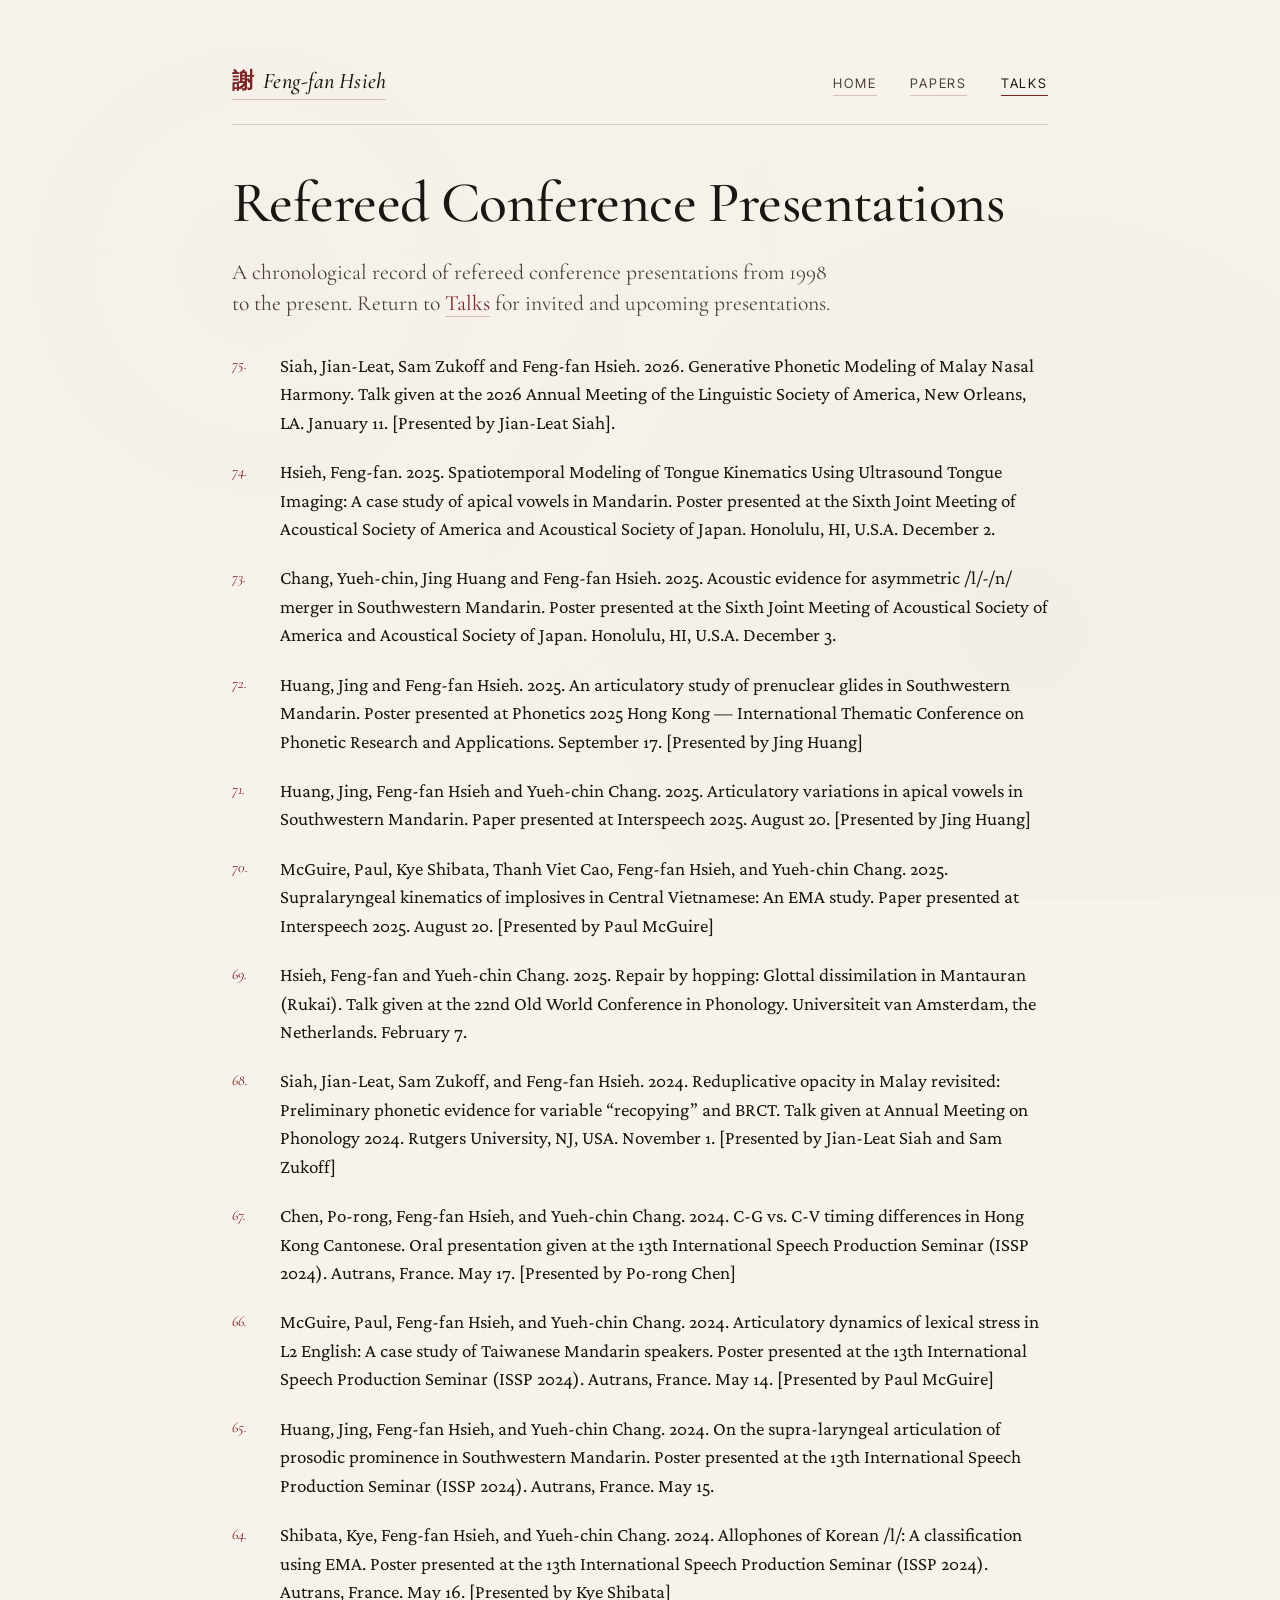
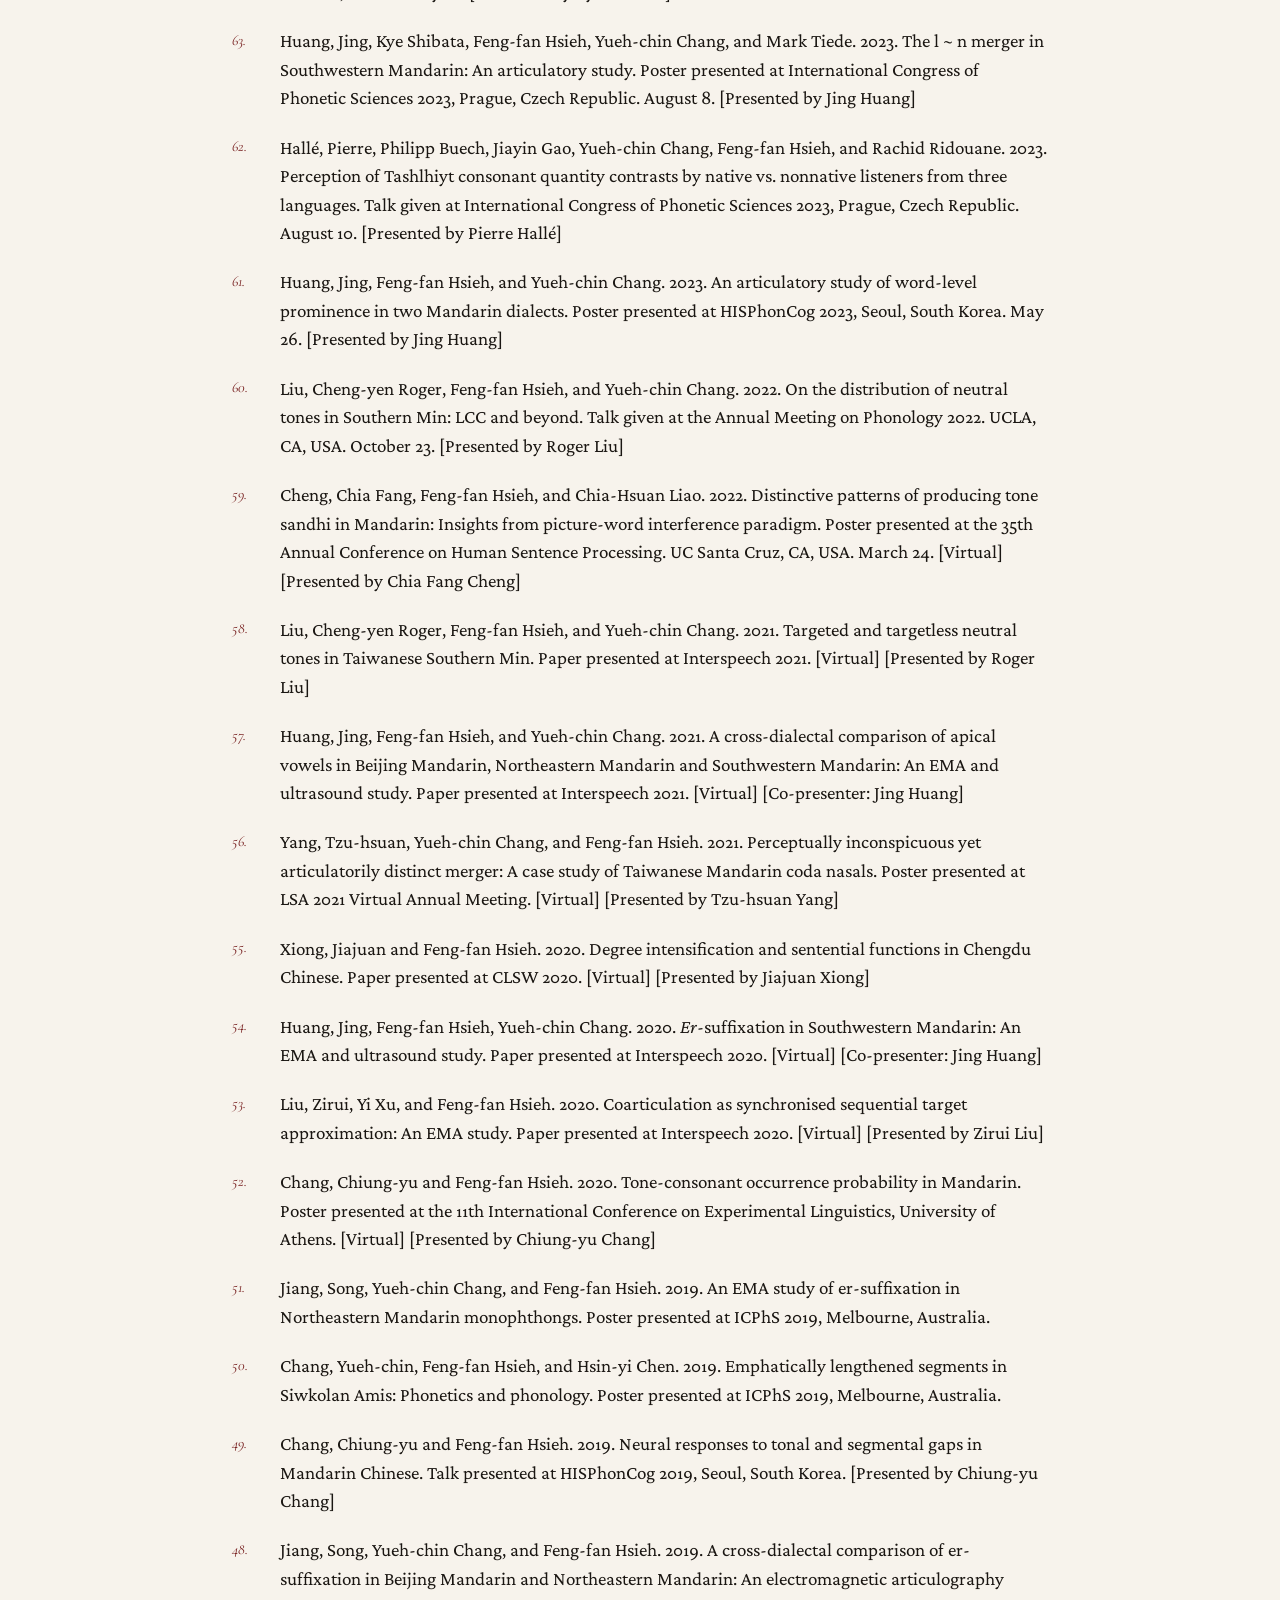
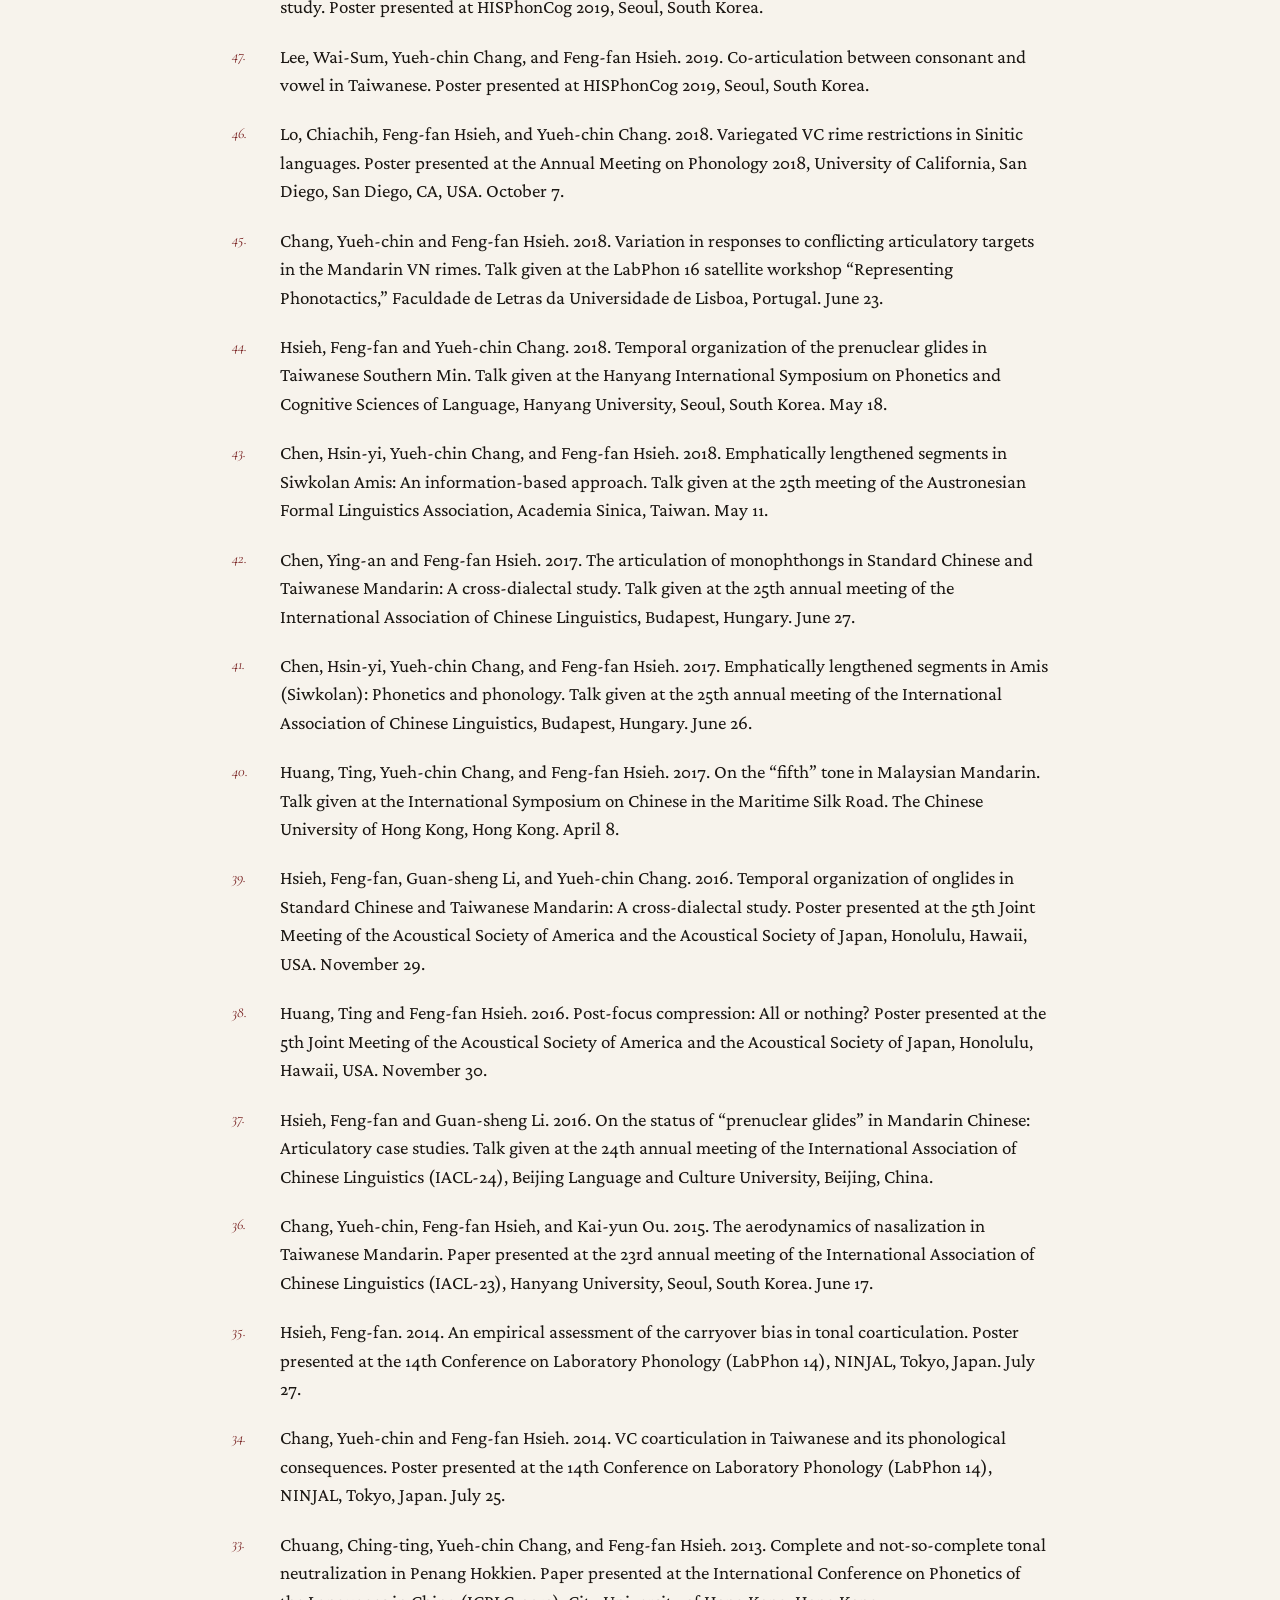
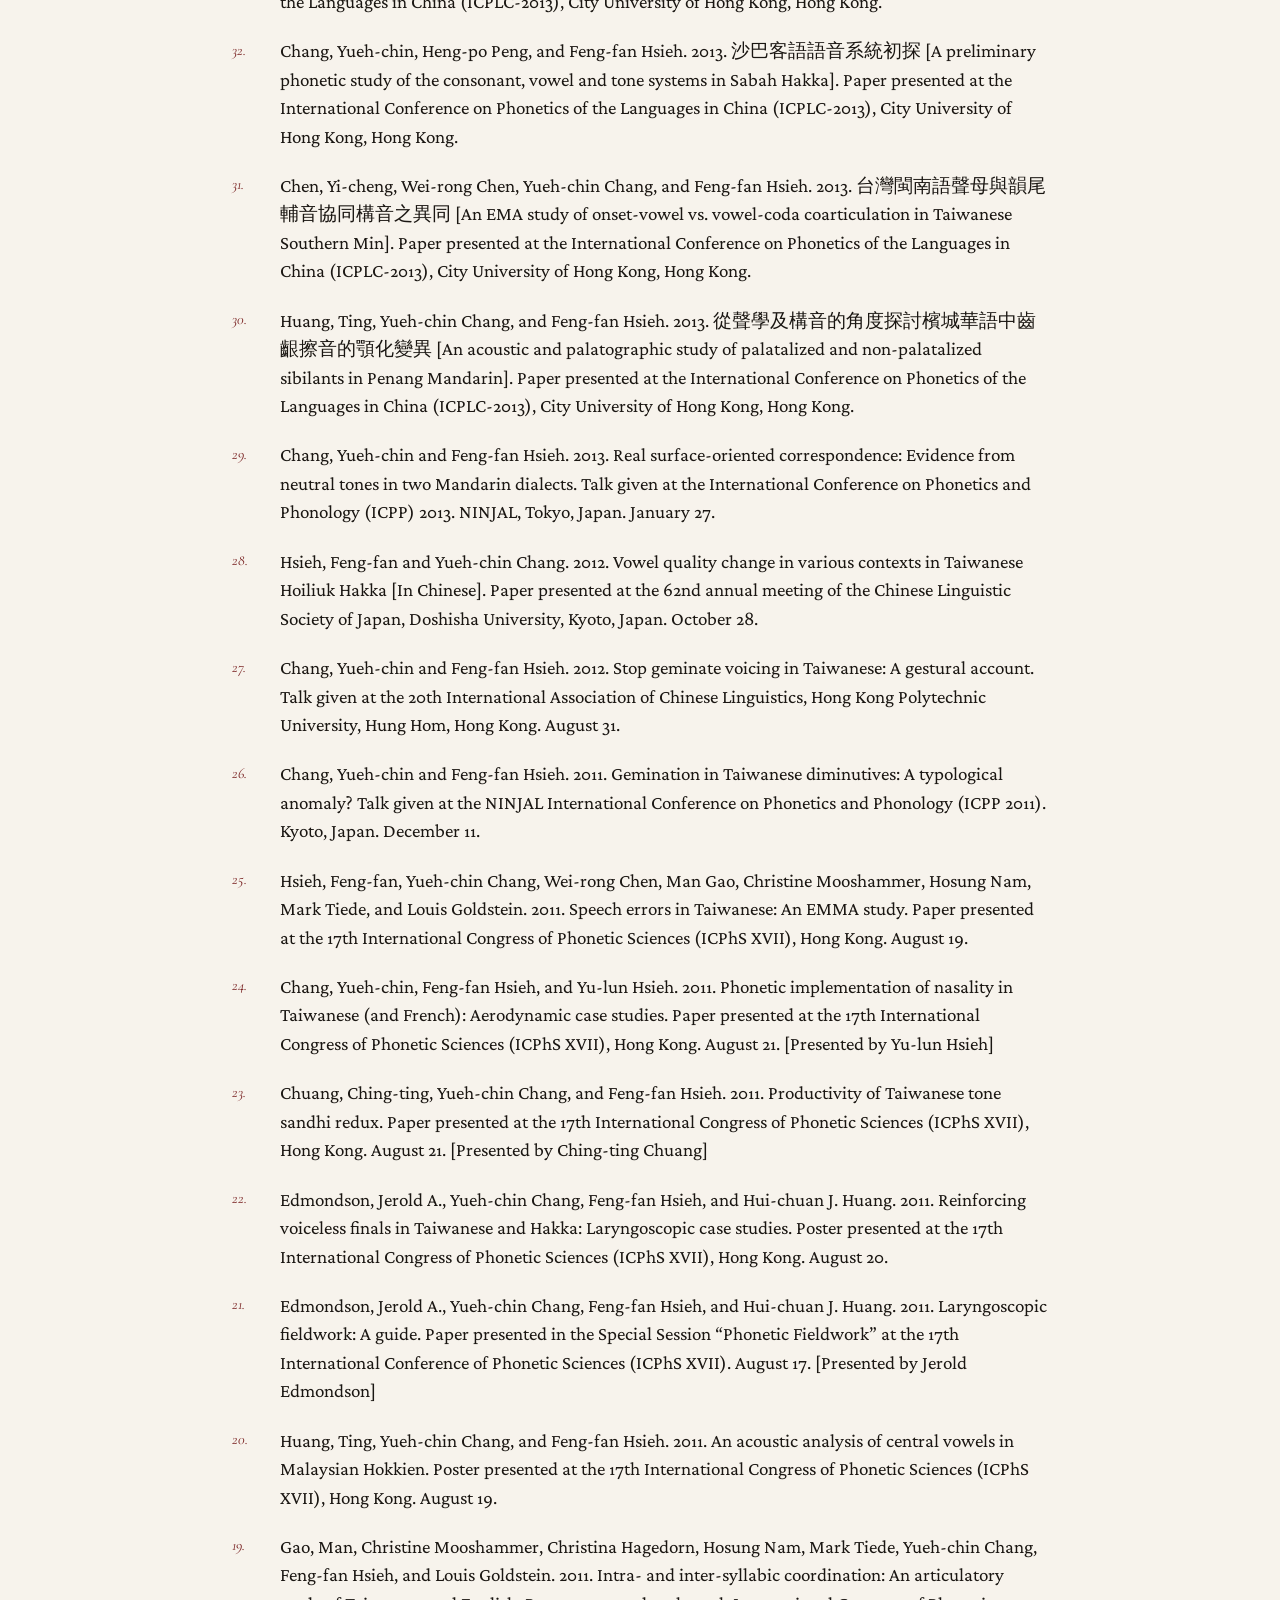
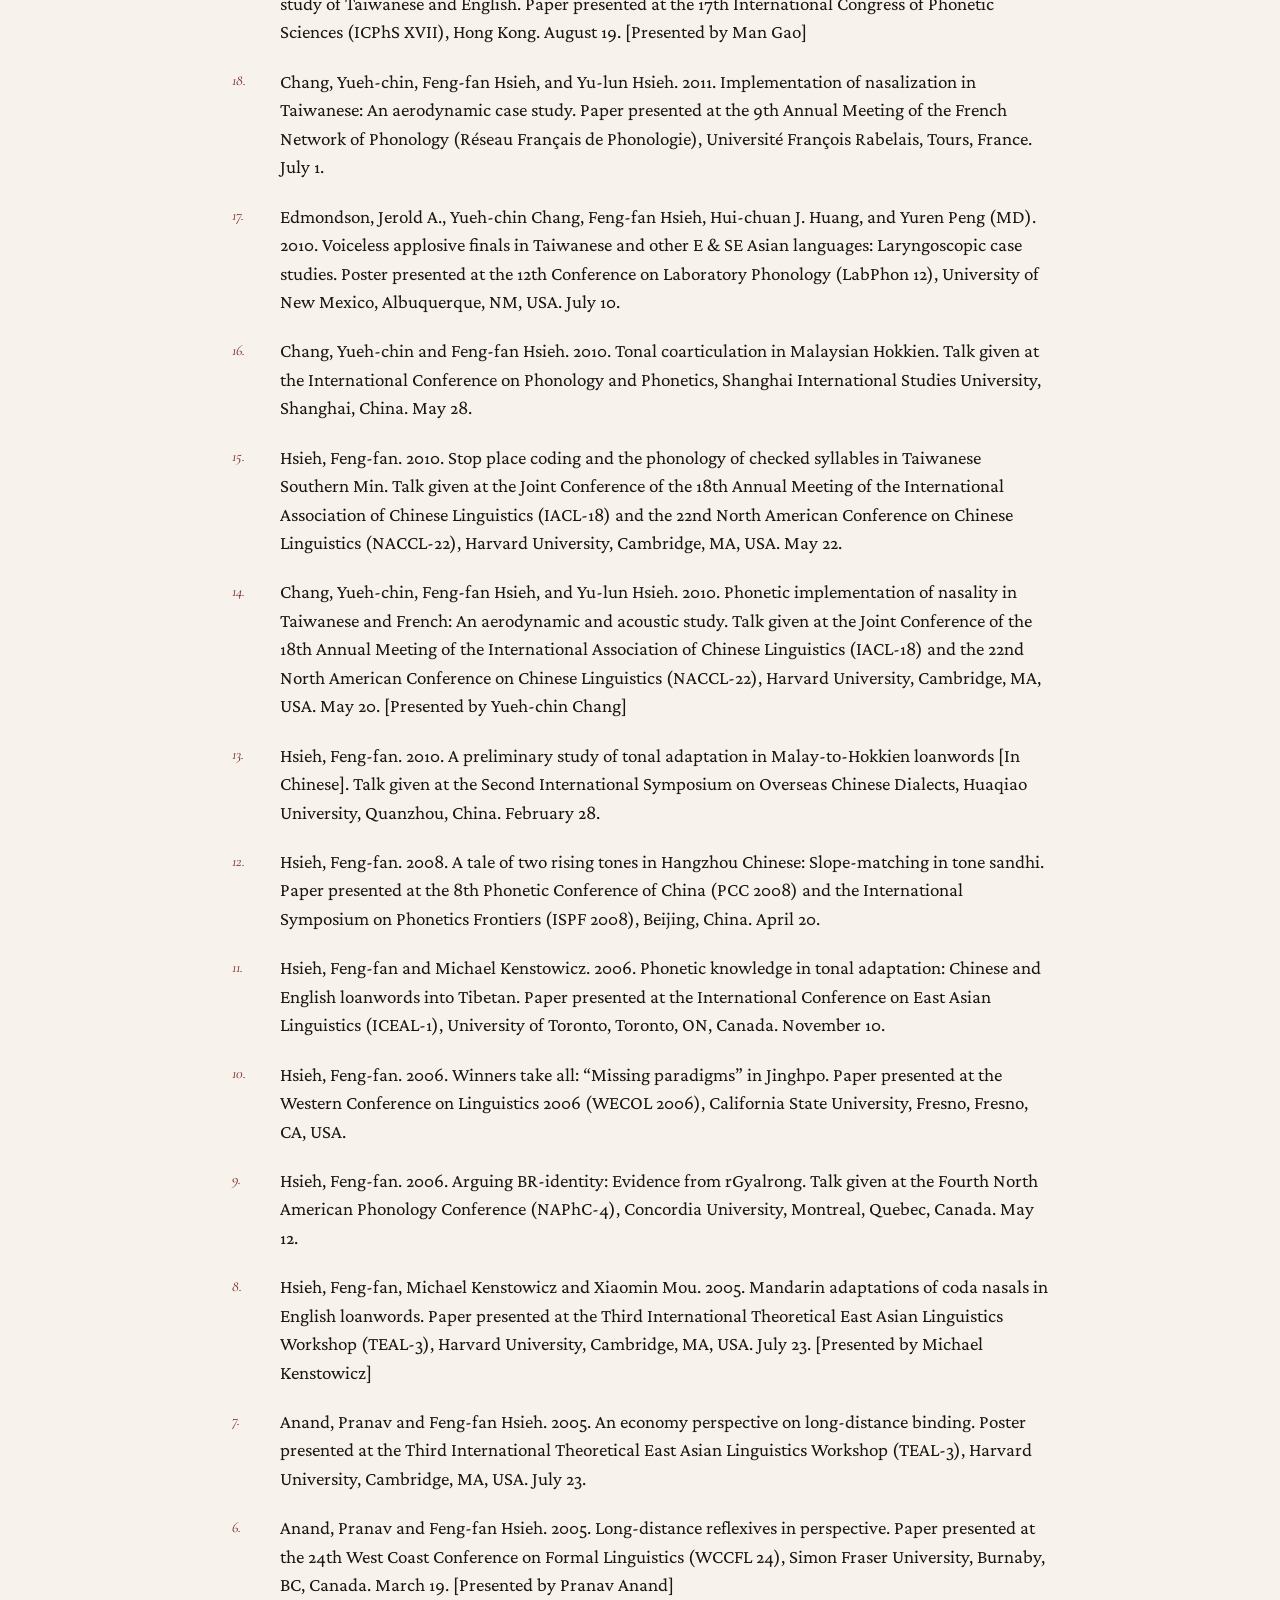
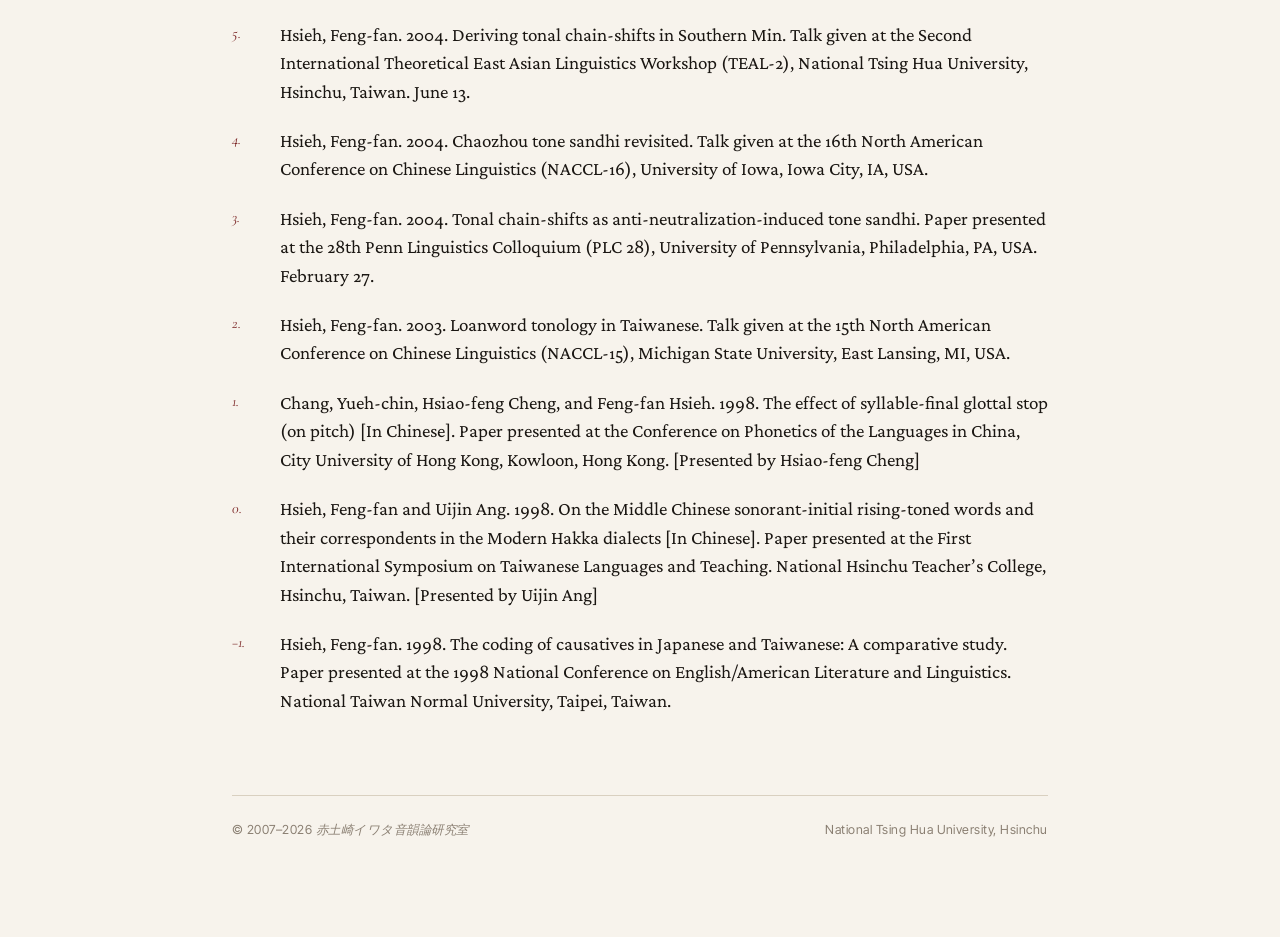
==== conferences.html @ 8cfa892a "Add files via upload" ====
<!DOCTYPE html>
<html lang="en">
<head>
<meta charset="UTF-8">
<meta name="viewport" content="width=device-width, initial-scale=1.0">
<title>Conference Presentations — Feng-fan Hsieh</title>
<meta name="description" content="Refereed conference presentations by Feng-fan Hsieh, 1998 to present.">
<link rel="preconnect" href="https://fonts.googleapis.com">
<link rel="preconnect" href="https://fonts.gstatic.com" crossorigin>
<link href="https://fonts.googleapis.com/css2?family=Cormorant+Garamond:ital,wght@0,400;0,500;0,600;1,400;1,500&family=Crimson+Pro:ital,wght@0,400;0,500;0,600;1,400&family=Inter+Tight:wght@400;500;600&display=swap" rel="stylesheet">
<link rel="stylesheet" href="styles.css">
</head>
<body>
<div class="wrap">

  <header class="site-header">
    <a href="index.html" class="wordmark"><span class="mono">謝</span>Feng-fan Hsieh</a>
    <nav class="primary">
      <a href="index.html">Home</a>
      <a href="publications.html">Papers</a>
      <a href="talks.html" class="current">Talks</a>
    </nav>
  </header>

  <h1 class="page-title">Refereed Conference Presentations</h1>

  <p class="lede">
    A chronological record of refereed conference presentations from 1998 to the present. Return to <a href="talks.html">Talks</a> for invited and upcoming presentations.
  </p>

  <p class="entry numbered"><span class="num">75.</span> Siah, Jian-Leat, Sam Zukoff and Feng-fan Hsieh. 2026. Generative Phonetic Modeling of Malay Nasal Harmony. Talk given at the 2026 Annual Meeting of the Linguistic Society of America, New Orleans, LA. January 11. [Presented by Jian-Leat Siah].</p>

  <p class="entry numbered"><span class="num">74.</span> Hsieh, Feng-fan. 2025. Spatiotemporal Modeling of Tongue Kinematics Using Ultrasound Tongue Imaging: A case study of apical vowels in Mandarin. Poster presented at the Sixth Joint Meeting of Acoustical Society of America and Acoustical Society of Japan. Honolulu, HI, U.S.A. December 2.</p>

  <p class="entry numbered"><span class="num">73.</span> Chang, Yueh-chin, Jing Huang and Feng-fan Hsieh. 2025. Acoustic evidence for asymmetric /l/-/n/ merger in Southwestern Mandarin. Poster presented at the Sixth Joint Meeting of Acoustical Society of America and Acoustical Society of Japan. Honolulu, HI, U.S.A. December 3.</p>

  <p class="entry numbered"><span class="num">72.</span> Huang, Jing and Feng-fan Hsieh. 2025. An articulatory study of prenuclear glides in Southwestern Mandarin. Poster presented at Phonetics 2025 Hong Kong — International Thematic Conference on Phonetic Research and Applications. September 17. [Presented by Jing Huang]</p>

  <p class="entry numbered"><span class="num">71.</span> Huang, Jing, Feng-fan Hsieh and Yueh-chin Chang. 2025. Articulatory variations in apical vowels in Southwestern Mandarin. Paper presented at Interspeech 2025. August 20. [Presented by Jing Huang]</p>

  <p class="entry numbered"><span class="num">70.</span> McGuire, Paul, Kye Shibata, Thanh Viet Cao, Feng-fan Hsieh, and Yueh-chin Chang. 2025. Supralaryngeal kinematics of implosives in Central Vietnamese: An EMA study. Paper presented at Interspeech 2025. August 20. [Presented by Paul McGuire]</p>

  <p class="entry numbered"><span class="num">69.</span> Hsieh, Feng-fan and Yueh-chin Chang. 2025. Repair by hopping: Glottal dissimilation in Mantauran (Rukai). Talk given at the 22nd Old World Conference in Phonology. Universiteit van Amsterdam, the Netherlands. February 7.</p>

  <p class="entry numbered"><span class="num">68.</span> Siah, Jian-Leat, Sam Zukoff, and Feng-fan Hsieh. 2024. Reduplicative opacity in Malay revisited: Preliminary phonetic evidence for variable “recopying” and BRCT. Talk given at Annual Meeting on Phonology 2024. Rutgers University, NJ, USA. November 1. [Presented by Jian-Leat Siah and Sam Zukoff]</p>

  <p class="entry numbered"><span class="num">67.</span> Chen, Po-rong, Feng-fan Hsieh, and Yueh-chin Chang. 2024. C-G vs. C-V timing differences in Hong Kong Cantonese. Oral presentation given at the 13th International Speech Production Seminar (ISSP 2024). Autrans, France. May 17. [Presented by Po-rong Chen]</p>

  <p class="entry numbered"><span class="num">66.</span> McGuire, Paul, Feng-fan Hsieh, and Yueh-chin Chang. 2024. Articulatory dynamics of lexical stress in L2 English: A case study of Taiwanese Mandarin speakers. Poster presented at the 13th International Speech Production Seminar (ISSP 2024). Autrans, France. May 14. [Presented by Paul McGuire]</p>

  <p class="entry numbered"><span class="num">65.</span> Huang, Jing, Feng-fan Hsieh, and Yueh-chin Chang. 2024. On the supra-laryngeal articulation of prosodic prominence in Southwestern Mandarin. Poster presented at the 13th International Speech Production Seminar (ISSP 2024). Autrans, France. May 15.</p>

  <p class="entry numbered"><span class="num">64.</span> Shibata, Kye, Feng-fan Hsieh, and Yueh-chin Chang. 2024. Allophones of Korean /l/: A classification using EMA. Poster presented at the 13th International Speech Production Seminar (ISSP 2024). Autrans, France. May 16. [Presented by Kye Shibata]</p>

  <p class="entry numbered"><span class="num">63.</span> Huang, Jing, Kye Shibata, Feng-fan Hsieh, Yueh-chin Chang, and Mark Tiede. 2023. The l ~ n merger in Southwestern Mandarin: An articulatory study. Poster presented at International Congress of Phonetic Sciences 2023, Prague, Czech Republic. August 8. [Presented by Jing Huang]</p>

  <p class="entry numbered"><span class="num">62.</span> Hallé, Pierre, Philipp Buech, Jiayin Gao, Yueh-chin Chang, Feng-fan Hsieh, and Rachid Ridouane. 2023. Perception of Tashlhiyt consonant quantity contrasts by native vs. nonnative listeners from three languages. Talk given at International Congress of Phonetic Sciences 2023, Prague, Czech Republic. August 10. [Presented by Pierre Hallé]</p>

  <p class="entry numbered"><span class="num">61.</span> Huang, Jing, Feng-fan Hsieh, and Yueh-chin Chang. 2023. An articulatory study of word-level prominence in two Mandarin dialects. Poster presented at HISPhonCog 2023, Seoul, South Korea. May 26. [Presented by Jing Huang]</p>

  <p class="entry numbered"><span class="num">60.</span> Liu, Cheng-yen Roger, Feng-fan Hsieh, and Yueh-chin Chang. 2022. On the distribution of neutral tones in Southern Min: LCC and beyond. Talk given at the Annual Meeting on Phonology 2022. UCLA, CA, USA. October 23. [Presented by Roger Liu]</p>

  <p class="entry numbered"><span class="num">59.</span> Cheng, Chia Fang, Feng-fan Hsieh, and Chia-Hsuan Liao. 2022. Distinctive patterns of producing tone sandhi in Mandarin: Insights from picture-word interference paradigm. Poster presented at the 35th Annual Conference on Human Sentence Processing. UC Santa Cruz, CA, USA. March 24. [Virtual] [Presented by Chia Fang Cheng]</p>

  <p class="entry numbered"><span class="num">58.</span> Liu, Cheng-yen Roger, Feng-fan Hsieh, and Yueh-chin Chang. 2021. Targeted and targetless neutral tones in Taiwanese Southern Min. Paper presented at Interspeech 2021. [Virtual] [Presented by Roger Liu]</p>

  <p class="entry numbered"><span class="num">57.</span> Huang, Jing, Feng-fan Hsieh, and Yueh-chin Chang. 2021. A cross-dialectal comparison of apical vowels in Beijing Mandarin, Northeastern Mandarin and Southwestern Mandarin: An EMA and ultrasound study. Paper presented at Interspeech 2021. [Virtual] [Co-presenter: Jing Huang]</p>

  <p class="entry numbered"><span class="num">56.</span> Yang, Tzu-hsuan, Yueh-chin Chang, and Feng-fan Hsieh. 2021. Perceptually inconspicuous yet articulatorily distinct merger: A case study of Taiwanese Mandarin coda nasals. Poster presented at LSA 2021 Virtual Annual Meeting. [Virtual] [Presented by Tzu-hsuan Yang]</p>

  <p class="entry numbered"><span class="num">55.</span> Xiong, Jiajuan and Feng-fan Hsieh. 2020. Degree intensification and sentential functions in Chengdu Chinese. Paper presented at CLSW 2020. [Virtual] [Presented by Jiajuan Xiong]</p>

  <p class="entry numbered"><span class="num">54.</span> Huang, Jing, Feng-fan Hsieh, Yueh-chin Chang. 2020. <em>Er</em>-suffixation in Southwestern Mandarin: An EMA and ultrasound study. Paper presented at Interspeech 2020. [Virtual] [Co-presenter: Jing Huang]</p>

  <p class="entry numbered"><span class="num">53.</span> Liu, Zirui, Yi Xu, and Feng-fan Hsieh. 2020. Coarticulation as synchronised sequential target approximation: An EMA study. Paper presented at Interspeech 2020. [Virtual] [Presented by Zirui Liu]</p>

  <p class="entry numbered"><span class="num">52.</span> Chang, Chiung-yu and Feng-fan Hsieh. 2020. Tone-consonant occurrence probability in Mandarin. Poster presented at the 11th International Conference on Experimental Linguistics, University of Athens. [Virtual] [Presented by Chiung-yu Chang]</p>

  <p class="entry numbered"><span class="num">51.</span> Jiang, Song, Yueh-chin Chang, and Feng-fan Hsieh. 2019. An EMA study of er-suffixation in Northeastern Mandarin monophthongs. Poster presented at ICPhS 2019, Melbourne, Australia.</p>

  <p class="entry numbered"><span class="num">50.</span> Chang, Yueh-chin, Feng-fan Hsieh, and Hsin-yi Chen. 2019. Emphatically lengthened segments in Siwkolan Amis: Phonetics and phonology. Poster presented at ICPhS 2019, Melbourne, Australia.</p>

  <p class="entry numbered"><span class="num">49.</span> Chang, Chiung-yu and Feng-fan Hsieh. 2019. Neural responses to tonal and segmental gaps in Mandarin Chinese. Talk presented at HISPhonCog 2019, Seoul, South Korea. [Presented by Chiung-yu Chang]</p>

  <p class="entry numbered"><span class="num">48.</span> Jiang, Song, Yueh-chin Chang, and Feng-fan Hsieh. 2019. A cross-dialectal comparison of er-suffixation in Beijing Mandarin and Northeastern Mandarin: An electromagnetic articulography study. Poster presented at HISPhonCog 2019, Seoul, South Korea.</p>

  <p class="entry numbered"><span class="num">47.</span> Lee, Wai-Sum, Yueh-chin Chang, and Feng-fan Hsieh. 2019. Co-articulation between consonant and vowel in Taiwanese. Poster presented at HISPhonCog 2019, Seoul, South Korea.</p>

  <p class="entry numbered"><span class="num">46.</span> Lo, Chiachih, Feng-fan Hsieh, and Yueh-chin Chang. 2018. Variegated VC rime restrictions in Sinitic languages. Poster presented at the Annual Meeting on Phonology 2018, University of California, San Diego, San Diego, CA, USA. October 7.</p>

  <p class="entry numbered"><span class="num">45.</span> Chang, Yueh-chin and Feng-fan Hsieh. 2018. Variation in responses to conflicting articulatory targets in the Mandarin VN rimes. Talk given at the LabPhon 16 satellite workshop “Representing Phonotactics,” Faculdade de Letras da Universidade de Lisboa, Portugal. June 23.</p>

  <p class="entry numbered"><span class="num">44.</span> Hsieh, Feng-fan and Yueh-chin Chang. 2018. Temporal organization of the prenuclear glides in Taiwanese Southern Min. Talk given at the Hanyang International Symposium on Phonetics and Cognitive Sciences of Language, Hanyang University, Seoul, South Korea. May 18.</p>

  <p class="entry numbered"><span class="num">43.</span> Chen, Hsin-yi, Yueh-chin Chang, and Feng-fan Hsieh. 2018. Emphatically lengthened segments in Siwkolan Amis: An information-based approach. Talk given at the 25th meeting of the Austronesian Formal Linguistics Association, Academia Sinica, Taiwan. May 11.</p>

  <p class="entry numbered"><span class="num">42.</span> Chen, Ying-an and Feng-fan Hsieh. 2017. The articulation of monophthongs in Standard Chinese and Taiwanese Mandarin: A cross-dialectal study. Talk given at the 25th annual meeting of the International Association of Chinese Linguistics, Budapest, Hungary. June 27.</p>

  <p class="entry numbered"><span class="num">41.</span> Chen, Hsin-yi, Yueh-chin Chang, and Feng-fan Hsieh. 2017. Emphatically lengthened segments in Amis (Siwkolan): Phonetics and phonology. Talk given at the 25th annual meeting of the International Association of Chinese Linguistics, Budapest, Hungary. June 26.</p>

  <p class="entry numbered"><span class="num">40.</span> Huang, Ting, Yueh-chin Chang, and Feng-fan Hsieh. 2017. On the “fifth” tone in Malaysian Mandarin. Talk given at the International Symposium on Chinese in the Maritime Silk Road. The Chinese University of Hong Kong, Hong Kong. April 8.</p>

  <p class="entry numbered"><span class="num">39.</span> Hsieh, Feng-fan, Guan-sheng Li, and Yueh-chin Chang. 2016. Temporal organization of onglides in Standard Chinese and Taiwanese Mandarin: A cross-dialectal study. Poster presented at the 5th Joint Meeting of the Acoustical Society of America and the Acoustical Society of Japan, Honolulu, Hawaii, USA. November 29.</p>

  <p class="entry numbered"><span class="num">38.</span> Huang, Ting and Feng-fan Hsieh. 2016. Post-focus compression: All or nothing? Poster presented at the 5th Joint Meeting of the Acoustical Society of America and the Acoustical Society of Japan, Honolulu, Hawaii, USA. November 30.</p>

  <p class="entry numbered"><span class="num">37.</span> Hsieh, Feng-fan and Guan-sheng Li. 2016. On the status of “prenuclear glides” in Mandarin Chinese: Articulatory case studies. Talk given at the 24th annual meeting of the International Association of Chinese Linguistics (IACL-24), Beijing Language and Culture University, Beijing, China.</p>

  <p class="entry numbered"><span class="num">36.</span> Chang, Yueh-chin, Feng-fan Hsieh, and Kai-yun Ou. 2015. The aerodynamics of nasalization in Taiwanese Mandarin. Paper presented at the 23rd annual meeting of the International Association of Chinese Linguistics (IACL-23), Hanyang University, Seoul, South Korea. June 17.</p>

  <p class="entry numbered"><span class="num">35.</span> Hsieh, Feng-fan. 2014. An empirical assessment of the carryover bias in tonal coarticulation. Poster presented at the 14th Conference on Laboratory Phonology (LabPhon 14), NINJAL, Tokyo, Japan. July 27.</p>

  <p class="entry numbered"><span class="num">34.</span> Chang, Yueh-chin and Feng-fan Hsieh. 2014. VC coarticulation in Taiwanese and its phonological consequences. Poster presented at the 14th Conference on Laboratory Phonology (LabPhon 14), NINJAL, Tokyo, Japan. July 25.</p>

  <p class="entry numbered"><span class="num">33.</span> Chuang, Ching-ting, Yueh-chin Chang, and Feng-fan Hsieh. 2013. Complete and not-so-complete tonal neutralization in Penang Hokkien. Paper presented at the International Conference on Phonetics of the Languages in China (ICPLC-2013), City University of Hong Kong, Hong Kong.</p>

  <p class="entry numbered"><span class="num">32.</span> Chang, Yueh-chin, Heng-po Peng, and Feng-fan Hsieh. 2013. 沙巴客語語音系統初探 [A preliminary phonetic study of the consonant, vowel and tone systems in Sabah Hakka]. Paper presented at the International Conference on Phonetics of the Languages in China (ICPLC-2013), City University of Hong Kong, Hong Kong.</p>

  <p class="entry numbered"><span class="num">31.</span> Chen, Yi-cheng, Wei-rong Chen, Yueh-chin Chang, and Feng-fan Hsieh. 2013. 台灣閩南語聲母與韻尾輔音協同構音之異同 [An EMA study of onset-vowel vs. vowel-coda coarticulation in Taiwanese Southern Min]. Paper presented at the International Conference on Phonetics of the Languages in China (ICPLC-2013), City University of Hong Kong, Hong Kong.</p>

  <p class="entry numbered"><span class="num">30.</span> Huang, Ting, Yueh-chin Chang, and Feng-fan Hsieh. 2013. 從聲學及構音的角度探討檳城華語中齒齦擦音的顎化變異 [An acoustic and palatographic study of palatalized and non-palatalized sibilants in Penang Mandarin]. Paper presented at the International Conference on Phonetics of the Languages in China (ICPLC-2013), City University of Hong Kong, Hong Kong.</p>

  <p class="entry numbered"><span class="num">29.</span> Chang, Yueh-chin and Feng-fan Hsieh. 2013. Real surface-oriented correspondence: Evidence from neutral tones in two Mandarin dialects. Talk given at the International Conference on Phonetics and Phonology (ICPP) 2013. NINJAL, Tokyo, Japan. January 27.</p>

  <p class="entry numbered"><span class="num">28.</span> Hsieh, Feng-fan and Yueh-chin Chang. 2012. Vowel quality change in various contexts in Taiwanese Hoiliuk Hakka [In Chinese]. Paper presented at the 62nd annual meeting of the Chinese Linguistic Society of Japan, Doshisha University, Kyoto, Japan. October 28.</p>

  <p class="entry numbered"><span class="num">27.</span> Chang, Yueh-chin and Feng-fan Hsieh. 2012. Stop geminate voicing in Taiwanese: A gestural account. Talk given at the 20th International Association of Chinese Linguistics, Hong Kong Polytechnic University, Hung Hom, Hong Kong. August 31.</p>

  <p class="entry numbered"><span class="num">26.</span> Chang, Yueh-chin and Feng-fan Hsieh. 2011. Gemination in Taiwanese diminutives: A typological anomaly? Talk given at the NINJAL International Conference on Phonetics and Phonology (ICPP 2011). Kyoto, Japan. December 11.</p>

  <p class="entry numbered"><span class="num">25.</span> Hsieh, Feng-fan, Yueh-chin Chang, Wei-rong Chen, Man Gao, Christine Mooshammer, Hosung Nam, Mark Tiede, and Louis Goldstein. 2011. Speech errors in Taiwanese: An EMMA study. Paper presented at the 17th International Congress of Phonetic Sciences (ICPhS XVII), Hong Kong. August 19.</p>

  <p class="entry numbered"><span class="num">24.</span> Chang, Yueh-chin, Feng-fan Hsieh, and Yu-lun Hsieh. 2011. Phonetic implementation of nasality in Taiwanese (and French): Aerodynamic case studies. Paper presented at the 17th International Congress of Phonetic Sciences (ICPhS XVII), Hong Kong. August 21. [Presented by Yu-lun Hsieh]</p>

  <p class="entry numbered"><span class="num">23.</span> Chuang, Ching-ting, Yueh-chin Chang, and Feng-fan Hsieh. 2011. Productivity of Taiwanese tone sandhi redux. Paper presented at the 17th International Congress of Phonetic Sciences (ICPhS XVII), Hong Kong. August 21. [Presented by Ching-ting Chuang]</p>

  <p class="entry numbered"><span class="num">22.</span> Edmondson, Jerold A., Yueh-chin Chang, Feng-fan Hsieh, and Hui-chuan J. Huang. 2011. Reinforcing voiceless finals in Taiwanese and Hakka: Laryngoscopic case studies. Poster presented at the 17th International Congress of Phonetic Sciences (ICPhS XVII), Hong Kong. August 20.</p>

  <p class="entry numbered"><span class="num">21.</span> Edmondson, Jerold A., Yueh-chin Chang, Feng-fan Hsieh, and Hui-chuan J. Huang. 2011. Laryngoscopic fieldwork: A guide. Paper presented in the Special Session “Phonetic Fieldwork” at the 17th International Conference of Phonetic Sciences (ICPhS XVII). August 17. [Presented by Jerold Edmondson]</p>

  <p class="entry numbered"><span class="num">20.</span> Huang, Ting, Yueh-chin Chang, and Feng-fan Hsieh. 2011. An acoustic analysis of central vowels in Malaysian Hokkien. Poster presented at the 17th International Congress of Phonetic Sciences (ICPhS XVII), Hong Kong. August 19.</p>

  <p class="entry numbered"><span class="num">19.</span> Gao, Man, Christine Mooshammer, Christina Hagedorn, Hosung Nam, Mark Tiede, Yueh-chin Chang, Feng-fan Hsieh, and Louis Goldstein. 2011. Intra- and inter-syllabic coordination: An articulatory study of Taiwanese and English. Paper presented at the 17th International Congress of Phonetic Sciences (ICPhS XVII), Hong Kong. August 19. [Presented by Man Gao]</p>

  <p class="entry numbered"><span class="num">18.</span> Chang, Yueh-chin, Feng-fan Hsieh, and Yu-lun Hsieh. 2011. Implementation of nasalization in Taiwanese: An aerodynamic case study. Paper presented at the 9th Annual Meeting of the French Network of Phonology (Réseau Français de Phonologie), Université François Rabelais, Tours, France. July 1.</p>

  <p class="entry numbered"><span class="num">17.</span> Edmondson, Jerold A., Yueh-chin Chang, Feng-fan Hsieh, Hui-chuan J. Huang, and Yuren Peng (MD). 2010. Voiceless applosive finals in Taiwanese and other E &amp; SE Asian languages: Laryngoscopic case studies. Poster presented at the 12th Conference on Laboratory Phonology (LabPhon 12), University of New Mexico, Albuquerque, NM, USA. July 10.</p>

  <p class="entry numbered"><span class="num">16.</span> Chang, Yueh-chin and Feng-fan Hsieh. 2010. Tonal coarticulation in Malaysian Hokkien. Talk given at the International Conference on Phonology and Phonetics, Shanghai International Studies University, Shanghai, China. May 28.</p>

  <p class="entry numbered"><span class="num">15.</span> Hsieh, Feng-fan. 2010. Stop place coding and the phonology of checked syllables in Taiwanese Southern Min. Talk given at the Joint Conference of the 18th Annual Meeting of the International Association of Chinese Linguistics (IACL-18) and the 22nd North American Conference on Chinese Linguistics (NACCL-22), Harvard University, Cambridge, MA, USA. May 22.</p>

  <p class="entry numbered"><span class="num">14.</span> Chang, Yueh-chin, Feng-fan Hsieh, and Yu-lun Hsieh. 2010. Phonetic implementation of nasality in Taiwanese and French: An aerodynamic and acoustic study. Talk given at the Joint Conference of the 18th Annual Meeting of the International Association of Chinese Linguistics (IACL-18) and the 22nd North American Conference on Chinese Linguistics (NACCL-22), Harvard University, Cambridge, MA, USA. May 20. [Presented by Yueh-chin Chang]</p>

  <p class="entry numbered"><span class="num">13.</span> Hsieh, Feng-fan. 2010. A preliminary study of tonal adaptation in Malay-to-Hokkien loanwords [In Chinese]. Talk given at the Second International Symposium on Overseas Chinese Dialects, Huaqiao University, Quanzhou, China. February 28.</p>

  <p class="entry numbered"><span class="num">12.</span> Hsieh, Feng-fan. 2008. A tale of two rising tones in Hangzhou Chinese: Slope-matching in tone sandhi. Paper presented at the 8th Phonetic Conference of China (PCC 2008) and the International Symposium on Phonetics Frontiers (ISPF 2008), Beijing, China. April 20.</p>

  <p class="entry numbered"><span class="num">11.</span> Hsieh, Feng-fan and Michael Kenstowicz. 2006. Phonetic knowledge in tonal adaptation: Chinese and English loanwords into Tibetan. Paper presented at the International Conference on East Asian Linguistics (ICEAL-1), University of Toronto, Toronto, ON, Canada. November 10.</p>

  <p class="entry numbered"><span class="num">10.</span> Hsieh, Feng-fan. 2006. Winners take all: “Missing paradigms” in Jinghpo. Paper presented at the Western Conference on Linguistics 2006 (WECOL 2006), California State University, Fresno, Fresno, CA, USA.</p>

  <p class="entry numbered"><span class="num">9.</span> Hsieh, Feng-fan. 2006. Arguing BR-identity: Evidence from rGyalrong. Talk given at the Fourth North American Phonology Conference (NAPhC-4), Concordia University, Montreal, Quebec, Canada. May 12.</p>

  <p class="entry numbered"><span class="num">8.</span> Hsieh, Feng-fan, Michael Kenstowicz and Xiaomin Mou. 2005. Mandarin adaptations of coda nasals in English loanwords. Paper presented at the Third International Theoretical East Asian Linguistics Workshop (TEAL-3), Harvard University, Cambridge, MA, USA. July 23. [Presented by Michael Kenstowicz]</p>

  <p class="entry numbered"><span class="num">7.</span> Anand, Pranav and Feng-fan Hsieh. 2005. An economy perspective on long-distance binding. Poster presented at the Third International Theoretical East Asian Linguistics Workshop (TEAL-3), Harvard University, Cambridge, MA, USA. July 23.</p>

  <p class="entry numbered"><span class="num">6.</span> Anand, Pranav and Feng-fan Hsieh. 2005. Long-distance reflexives in perspective. Paper presented at the 24th West Coast Conference on Formal Linguistics (WCCFL 24), Simon Fraser University, Burnaby, BC, Canada. March 19. [Presented by Pranav Anand]</p>

  <p class="entry numbered"><span class="num">5.</span> Hsieh, Feng-fan. 2004. Deriving tonal chain-shifts in Southern Min. Talk given at the Second International Theoretical East Asian Linguistics Workshop (TEAL-2), National Tsing Hua University, Hsinchu, Taiwan. June 13.</p>

  <p class="entry numbered"><span class="num">4.</span> Hsieh, Feng-fan. 2004. Chaozhou tone sandhi revisited. Talk given at the 16th North American Conference on Chinese Linguistics (NACCL-16), University of Iowa, Iowa City, IA, USA.</p>

  <p class="entry numbered"><span class="num">3.</span> Hsieh, Feng-fan. 2004. Tonal chain-shifts as anti-neutralization-induced tone sandhi. Paper presented at the 28th Penn Linguistics Colloquium (PLC 28), University of Pennsylvania, Philadelphia, PA, USA. February 27.</p>

  <p class="entry numbered"><span class="num">2.</span> Hsieh, Feng-fan. 2003. Loanword tonology in Taiwanese. Talk given at the 15th North American Conference on Chinese Linguistics (NACCL-15), Michigan State University, East Lansing, MI, USA.</p>

  <p class="entry numbered"><span class="num">1.</span> Chang, Yueh-chin, Hsiao-feng Cheng, and Feng-fan Hsieh. 1998. The effect of syllable-final glottal stop (on pitch) [In Chinese]. Paper presented at the Conference on Phonetics of the Languages in China, City University of Hong Kong, Kowloon, Hong Kong. [Presented by Hsiao-feng Cheng]</p>

  <p class="entry numbered"><span class="num">0.</span> Hsieh, Feng-fan and Uijin Ang. 1998. On the Middle Chinese sonorant-initial rising-toned words and their correspondents in the Modern Hakka dialects [In Chinese]. Paper presented at the First International Symposium on Taiwanese Languages and Teaching. National Hsinchu Teacher’s College, Hsinchu, Taiwan. [Presented by Uijin Ang]</p>

  <p class="entry numbered"><span class="num">−1.</span> Hsieh, Feng-fan. 1998. The coding of causatives in Japanese and Taiwanese: A comparative study. Paper presented at the 1998 National Conference on English/American Literature and Linguistics. National Taiwan Normal University, Taipei, Taiwan.</p>

  <footer class="site-footer">
    <span>© 2007–2026 <span class="jp">赤土崎イワタ音韻論研究室</span></span>
    <span>National Tsing Hua University, Hsinchu</span>
  </footer>

</div>
</body>
</html>
---- styles.css ----
/* ============================================================
   Feng-fan Hsieh — academic homepage stylesheet
   Refined scholarly typography; warm paper, deep ink, oxblood.
   ============================================================ */

:root {
  --paper:        #f7f3ec;
  --paper-soft:   #efe9de;
  --ink:          #1a1612;
  --ink-soft:     #4a423a;
  --ink-faint:    #8a7f72;
  --rule:         #d9d0c0;
  --oxblood:      #7a2424;
  --oxblood-deep: #5a1a1a;
  --highlight:    #f0e5cf;

  --serif-display: "Cormorant Garamond", "EB Garamond", Georgia, serif;
  --serif-body:    "Crimson Pro", "Source Serif Pro", Georgia, serif;
  --sans:          "Inter Tight", -apple-system, BlinkMacSystemFont, "Segoe UI", sans-serif;

  --measure: 70ch;
}

* { box-sizing: border-box; }

html { -webkit-text-size-adjust: 100%; }

body {
  margin: 0;
  background: var(--paper);
  color: var(--ink);
  font-family: var(--serif-body);
  font-size: 19px;
  line-height: 1.55;
  font-feature-settings: "kern", "liga", "onum";
  -webkit-font-smoothing: antialiased;
  -moz-osx-font-smoothing: grayscale;
  text-rendering: optimizeLegibility;
}

/* Subtle paper grain — pure CSS, no images */
body::before {
  content: "";
  position: fixed;
  inset: 0;
  pointer-events: none;
  z-index: 0;
  background-image:
    radial-gradient(circle at 20% 30%, rgba(122, 36, 36, 0.015) 0, transparent 50%),
    radial-gradient(circle at 80% 70%, rgba(26, 22, 18, 0.02) 0, transparent 50%);
}

/* ---------- layout ---------- */

.wrap {
  position: relative;
  z-index: 1;
  max-width: 880px;
  margin: 0 auto;
  padding: 4rem 2rem 6rem;
}

@media (max-width: 640px) {
  .wrap { padding: 2rem 1.25rem 4rem; }
  body { font-size: 17px; }
}

/* ---------- header / nav ---------- */

.site-header {
  display: flex;
  justify-content: space-between;
  align-items: baseline;
  flex-wrap: wrap;
  gap: 1rem;
  padding-bottom: 1.5rem;
  margin-bottom: 3rem;
  border-bottom: 1px solid var(--rule);
}

.wordmark {
  font-family: var(--serif-display);
  font-size: 1.4rem;
  font-weight: 500;
  font-style: italic;
  letter-spacing: 0.01em;
  color: var(--ink);
  text-decoration: none;
}

.wordmark .mono {
  font-style: normal;
  font-weight: 600;
  margin-right: 0.4em;
  color: var(--oxblood);
}

nav.primary {
  font-family: var(--sans);
  font-size: 0.82rem;
  text-transform: uppercase;
  letter-spacing: 0.14em;
}

nav.primary a {
  color: var(--ink-soft);
  text-decoration: none;
  margin-left: 1.8rem;
  position: relative;
  padding-bottom: 4px;
  transition: color 0.18s ease;
}

nav.primary a:first-child { margin-left: 0; }

nav.primary a:hover { color: var(--oxblood); }

nav.primary a.current {
  color: var(--ink);
}
nav.primary a.current::after {
  content: "";
  position: absolute;
  left: 0; right: 0; bottom: -1px;
  height: 1px;
  background: var(--oxblood);
}

@media (max-width: 520px) {
  .site-header { flex-direction: column; align-items: flex-start; }
  nav.primary a { margin-left: 0; margin-right: 1.4rem; }
}

/* ---------- typography ---------- */

h1.page-title {
  font-family: var(--serif-display);
  font-weight: 500;
  font-size: clamp(2.4rem, 5vw, 3.6rem);
  line-height: 1.05;
  letter-spacing: -0.01em;
  margin: 0 0 0.35em;
}

h1.page-title .romanization {
  display: block;
  font-style: italic;
  font-size: 0.5em;
  color: var(--ink-faint);
  font-weight: 400;
  margin-top: 0.5em;
  letter-spacing: 0.02em;
}

h2 {
  font-family: var(--serif-display);
  font-weight: 500;
  font-size: 1.65rem;
  letter-spacing: 0.005em;
  margin: 3.5rem 0 1.2rem;
  padding-bottom: 0.4rem;
  border-bottom: 1px solid var(--rule);
  position: relative;
}

h2::before {
  content: "§";
  position: absolute;
  left: -1.6rem;
  top: 0.05em;
  color: var(--oxblood);
  font-style: italic;
  font-size: 0.85em;
  opacity: 0.65;
}

@media (max-width: 720px) {
  h2::before { display: none; }
}

h3 {
  font-family: var(--serif-display);
  font-weight: 500;
  font-style: italic;
  font-size: 1.25rem;
  color: var(--oxblood-deep);
  margin: 2.5rem 0 0.8rem;
}

p { margin: 0 0 1rem; }

a {
  color: var(--oxblood);
  text-decoration: none;
  border-bottom: 1px solid rgba(122, 36, 36, 0.25);
  transition: border-color 0.18s ease, color 0.18s ease;
}

a:hover {
  color: var(--oxblood-deep);
  border-bottom-color: var(--oxblood);
}

hr {
  border: 0;
  height: 1px;
  background: var(--rule);
  margin: 3rem 0;
}

/* ---------- lede paragraph (home) ---------- */

.lede {
  font-family: var(--serif-display);
  font-size: 1.35rem;
  line-height: 1.45;
  color: var(--ink-soft);
  font-weight: 400;
  margin: 1.5rem 0 2rem;
  max-width: 60ch;
}

.lede em {
  color: var(--oxblood-deep);
  font-style: italic;
}

/* ---------- intro block (home) ---------- */

.intro-meta {
  display: flex;
  flex-wrap: wrap;
  gap: 0.5rem 1.6rem;
  font-family: var(--sans);
  font-size: 0.85rem;
  letter-spacing: 0.04em;
  color: var(--ink-soft);
  margin: 0.5rem 0 2rem;
  padding: 0;
  list-style: none;
}

.intro-meta a { border: 0; }

.intro-meta .label {
  text-transform: uppercase;
  letter-spacing: 0.16em;
  font-size: 0.7rem;
  color: var(--ink-faint);
  margin-right: 0.4em;
}

.orcid-mark {
  display: inline-flex;
  align-items: center;
  gap: 0.35em;
}

.orcid-mark svg {
  width: 14px; height: 14px;
}

/* ---------- publication / talk entries ---------- */

.entry {
  margin: 0 0 1.3rem;
  padding-left: 1.6rem;
  text-indent: -1.6rem;
  line-height: 1.5;
}

.entry strong {
  font-weight: 600;
  color: var(--ink);
}

.entry em { font-style: italic; }

.entry .doi {
  display: block;
  text-indent: 0;
  padding-left: 0;
  margin-top: 0.15rem;
  font-family: var(--sans);
  font-size: 0.78rem;
  letter-spacing: 0.02em;
  color: var(--ink-faint);
}

.entry .doi a {
  color: var(--ink-soft);
  border-bottom: 1px dotted var(--ink-faint);
}

.entry .doi a:hover {
  color: var(--oxblood);
  border-bottom-color: var(--oxblood);
}

/* Numbered talk entries — recast number as a marginalia mark */
.entry.numbered {
  position: relative;
  padding-left: 3rem;
  text-indent: 0;
}

.entry.numbered .num {
  position: absolute;
  left: 0;
  top: 0.1em;
  font-family: var(--serif-display);
  font-style: italic;
  font-size: 0.95rem;
  color: var(--oxblood);
  font-variant-numeric: oldstyle-nums;
  min-width: 2.4rem;
}

@media (max-width: 520px) {
  .entry.numbered { padding-left: 2.2rem; }
  .entry.numbered .num { font-size: 0.85rem; }
}

/* ---------- legend / small notes ---------- */

.legend {
  font-family: var(--sans);
  font-size: 0.78rem;
  letter-spacing: 0.03em;
  color: var(--ink-faint);
  margin-bottom: 1.5rem;
  font-style: normal;
}

.aside-link {
  display: block;
  font-family: var(--sans);
  font-size: 0.85rem;
  letter-spacing: 0.04em;
  color: var(--ink-soft);
  margin: 1.5rem 0;
  padding: 0.9rem 1.2rem;
  background: var(--paper-soft);
  border-left: 2px solid var(--oxblood);
  border-radius: 0 2px 2px 0;
}

.aside-link a { border: 0; font-weight: 600; }

/* ---------- footer ---------- */

.site-footer {
  margin-top: 5rem;
  padding-top: 1.5rem;
  border-top: 1px solid var(--rule);
  font-family: var(--sans);
  font-size: 0.78rem;
  letter-spacing: 0.04em;
  color: var(--ink-faint);
  display: flex;
  justify-content: space-between;
  flex-wrap: wrap;
  gap: 0.5rem 1.5rem;
}

.site-footer .jp {
  font-family: var(--serif-body);
  font-style: italic;
}

/* ---------- subtle entrance animation ---------- */

@media (prefers-reduced-motion: no-preference) {
  .wrap > * {
    animation: rise 0.7s cubic-bezier(0.2, 0.7, 0.3, 1) backwards;
  }
  .wrap > *:nth-child(1) { animation-delay: 0.05s; }
  .wrap > *:nth-child(2) { animation-delay: 0.12s; }
  .wrap > *:nth-child(3) { animation-delay: 0.19s; }
  .wrap > *:nth-child(4) { animation-delay: 0.26s; }
  .wrap > *:nth-child(5) { animation-delay: 0.33s; }

  @keyframes rise {
    from { opacity: 0; transform: translateY(8px); }
    to   { opacity: 1; transform: translateY(0); }
  }
}

/* ---------- print ---------- */

@media print {
  body { background: white; color: black; font-size: 11pt; }
  nav.primary, .site-footer { display: none; }
  a { color: black; border: 0; }
  h2 { page-break-after: avoid; }
  .entry { page-break-inside: avoid; }
}
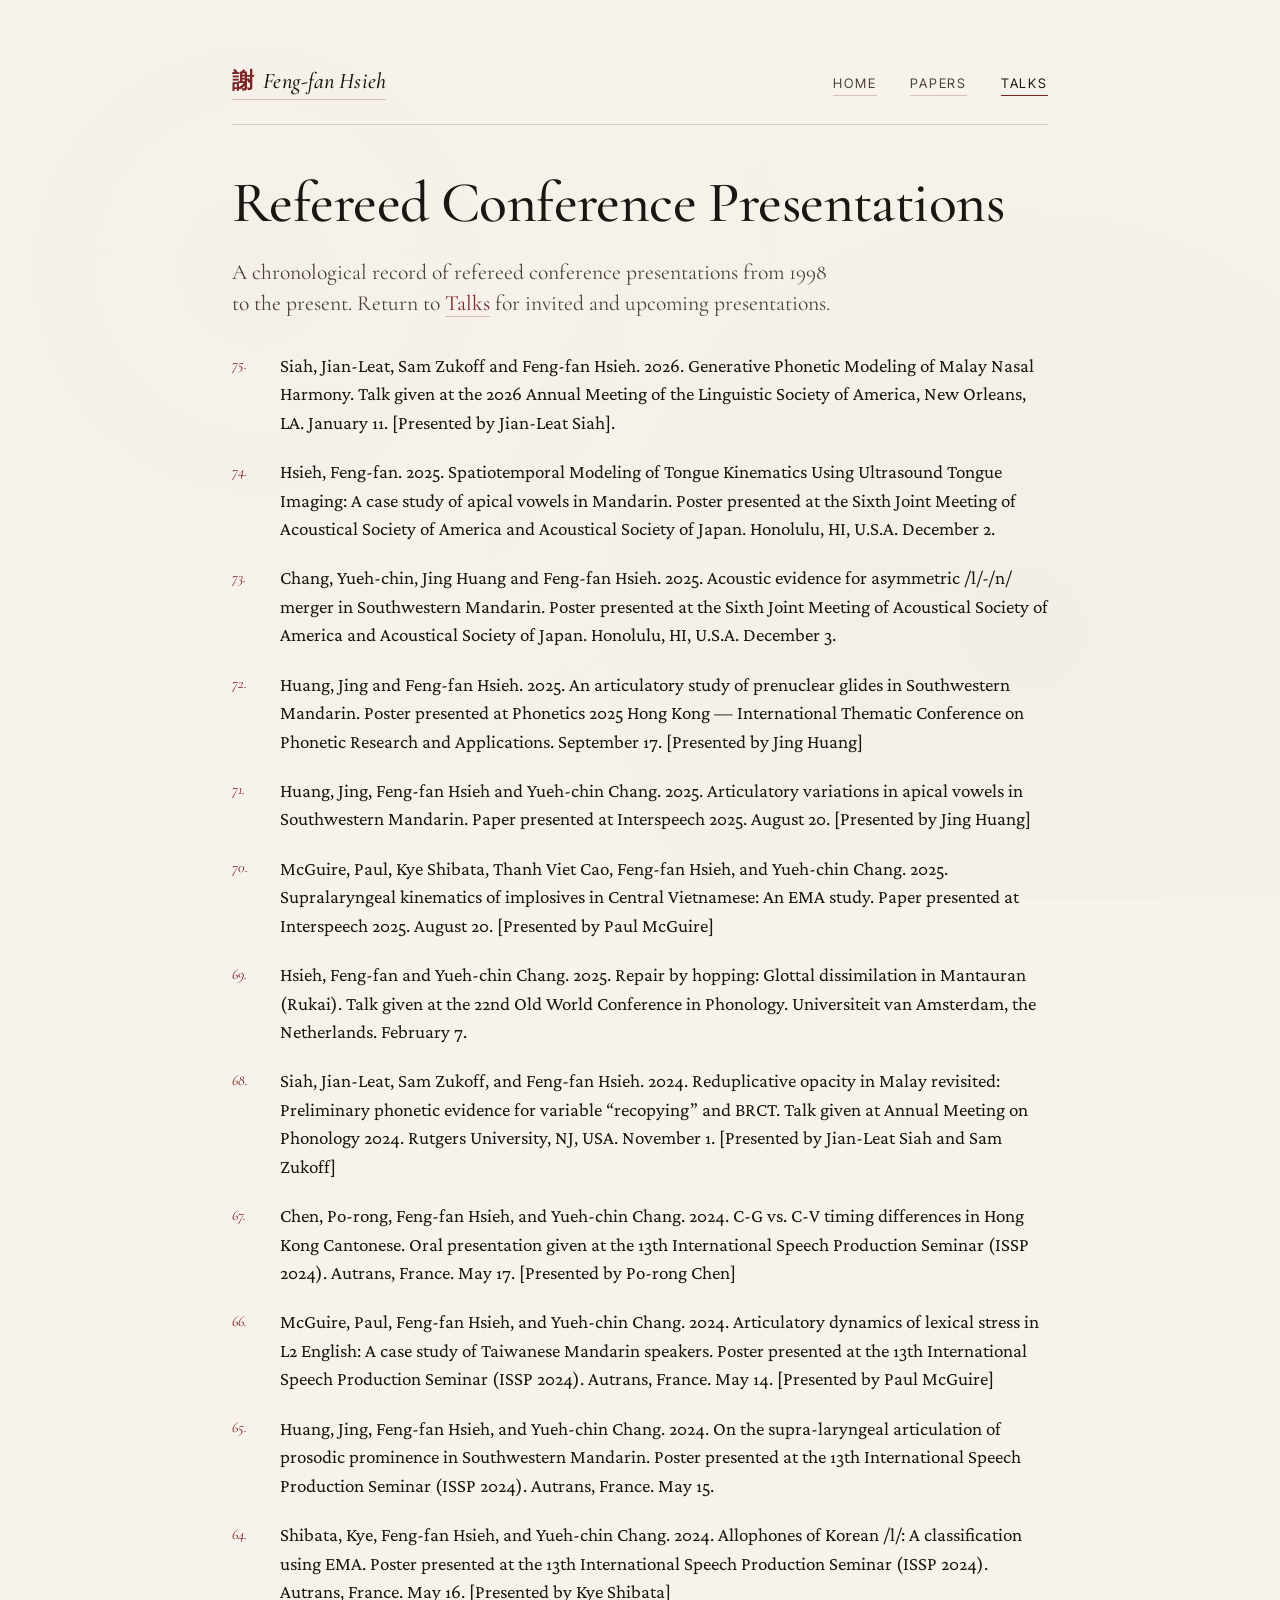
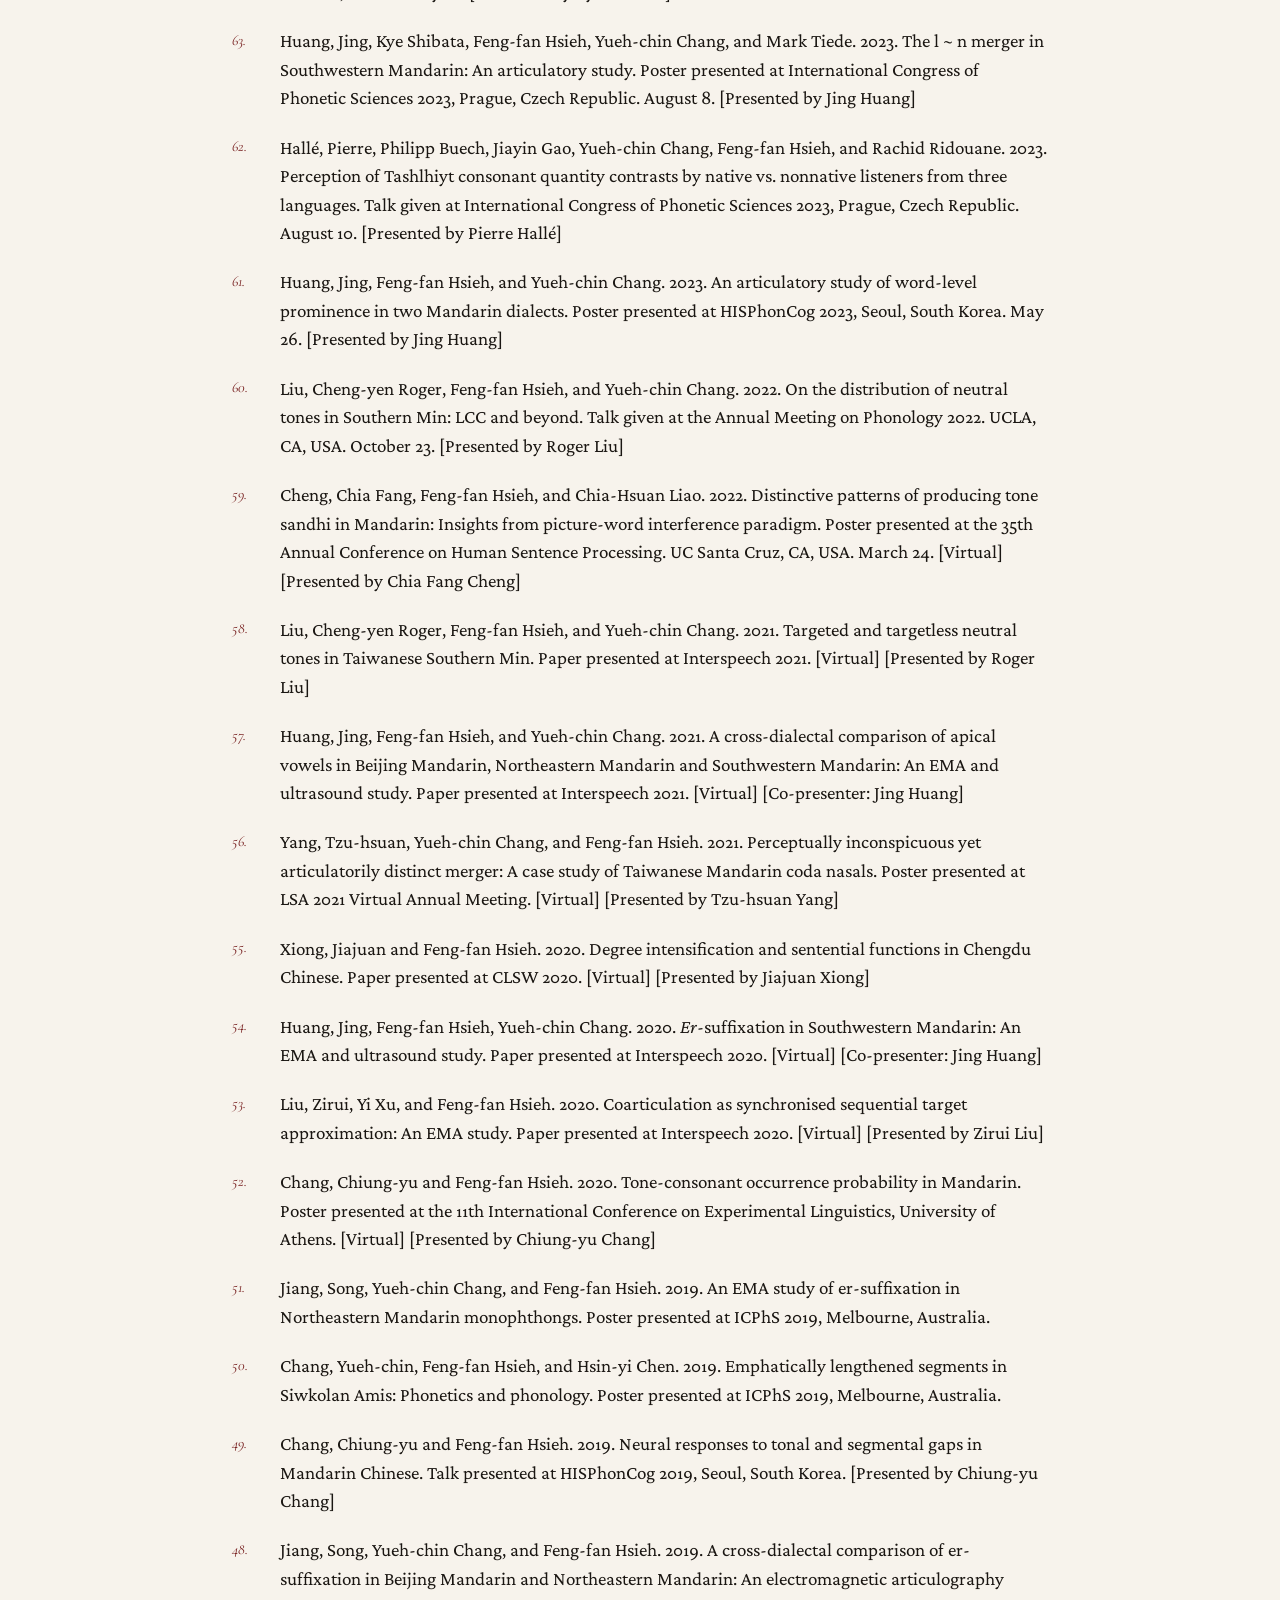
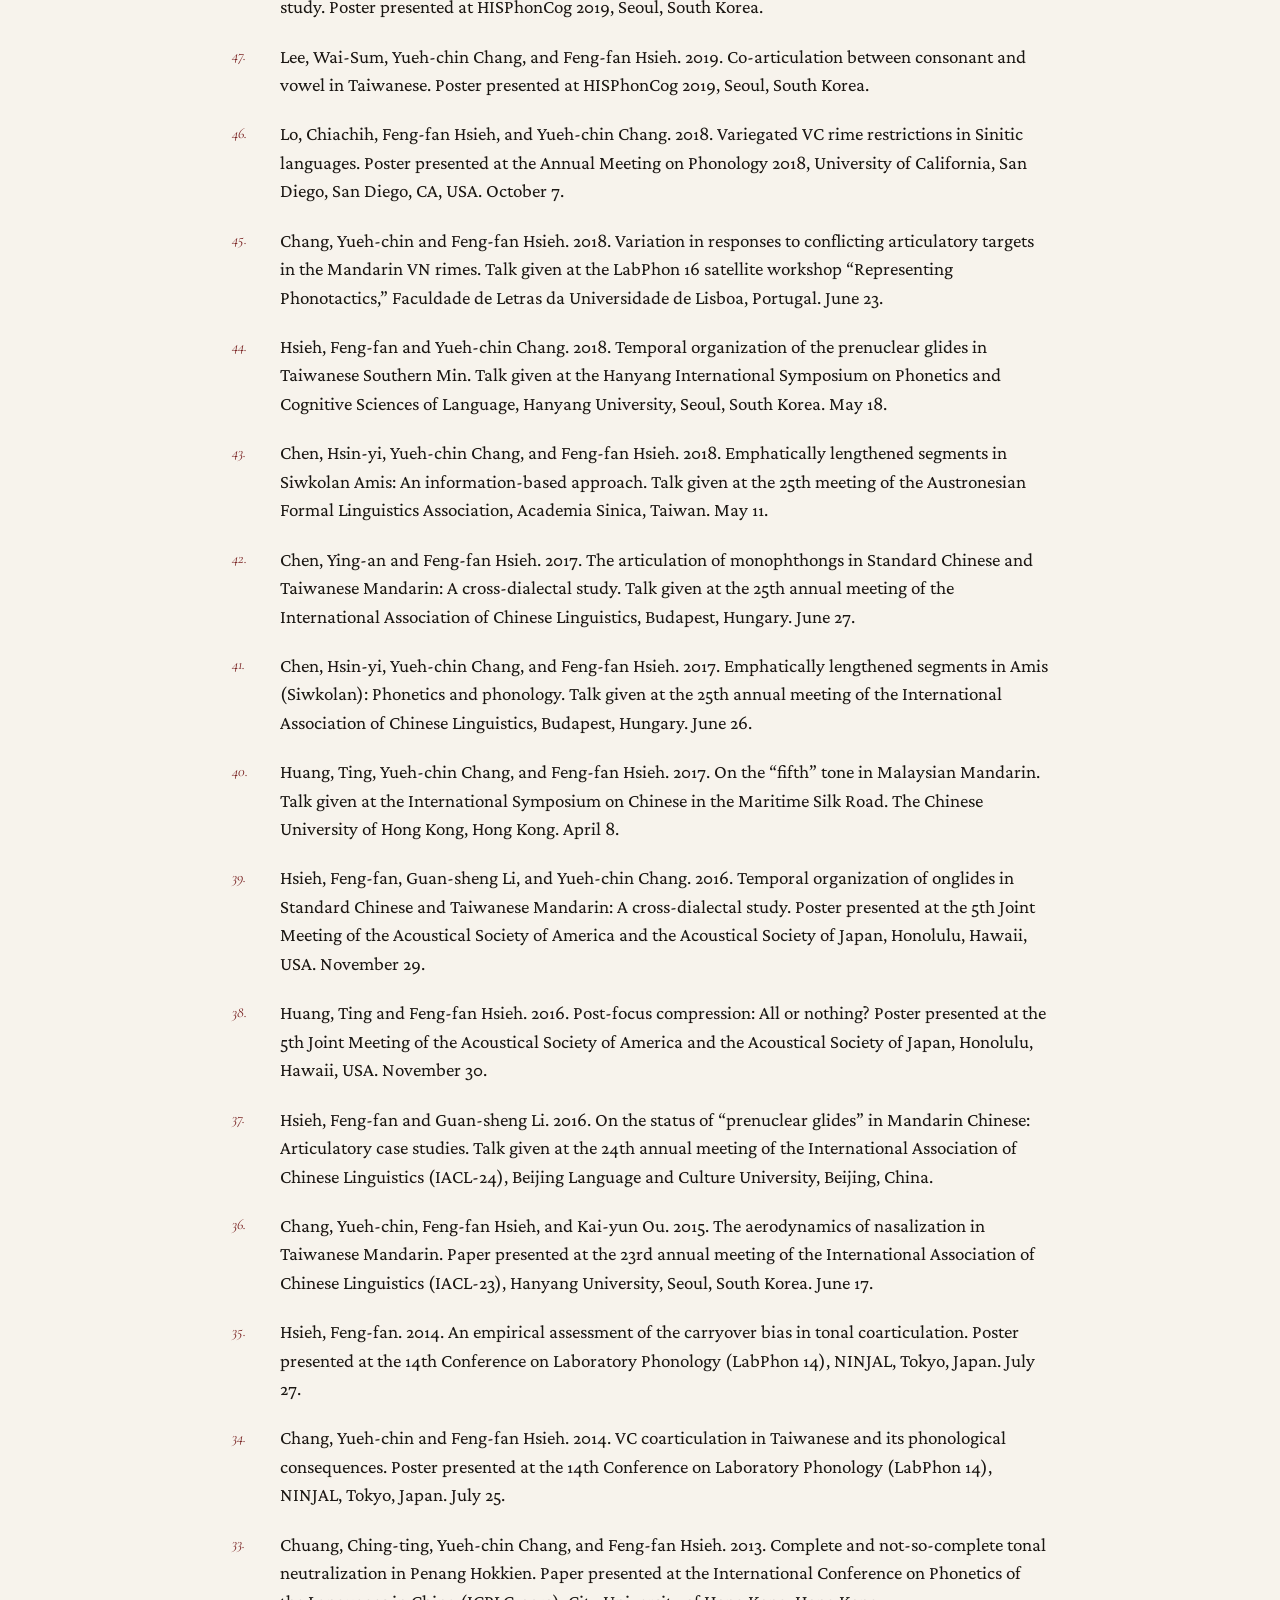
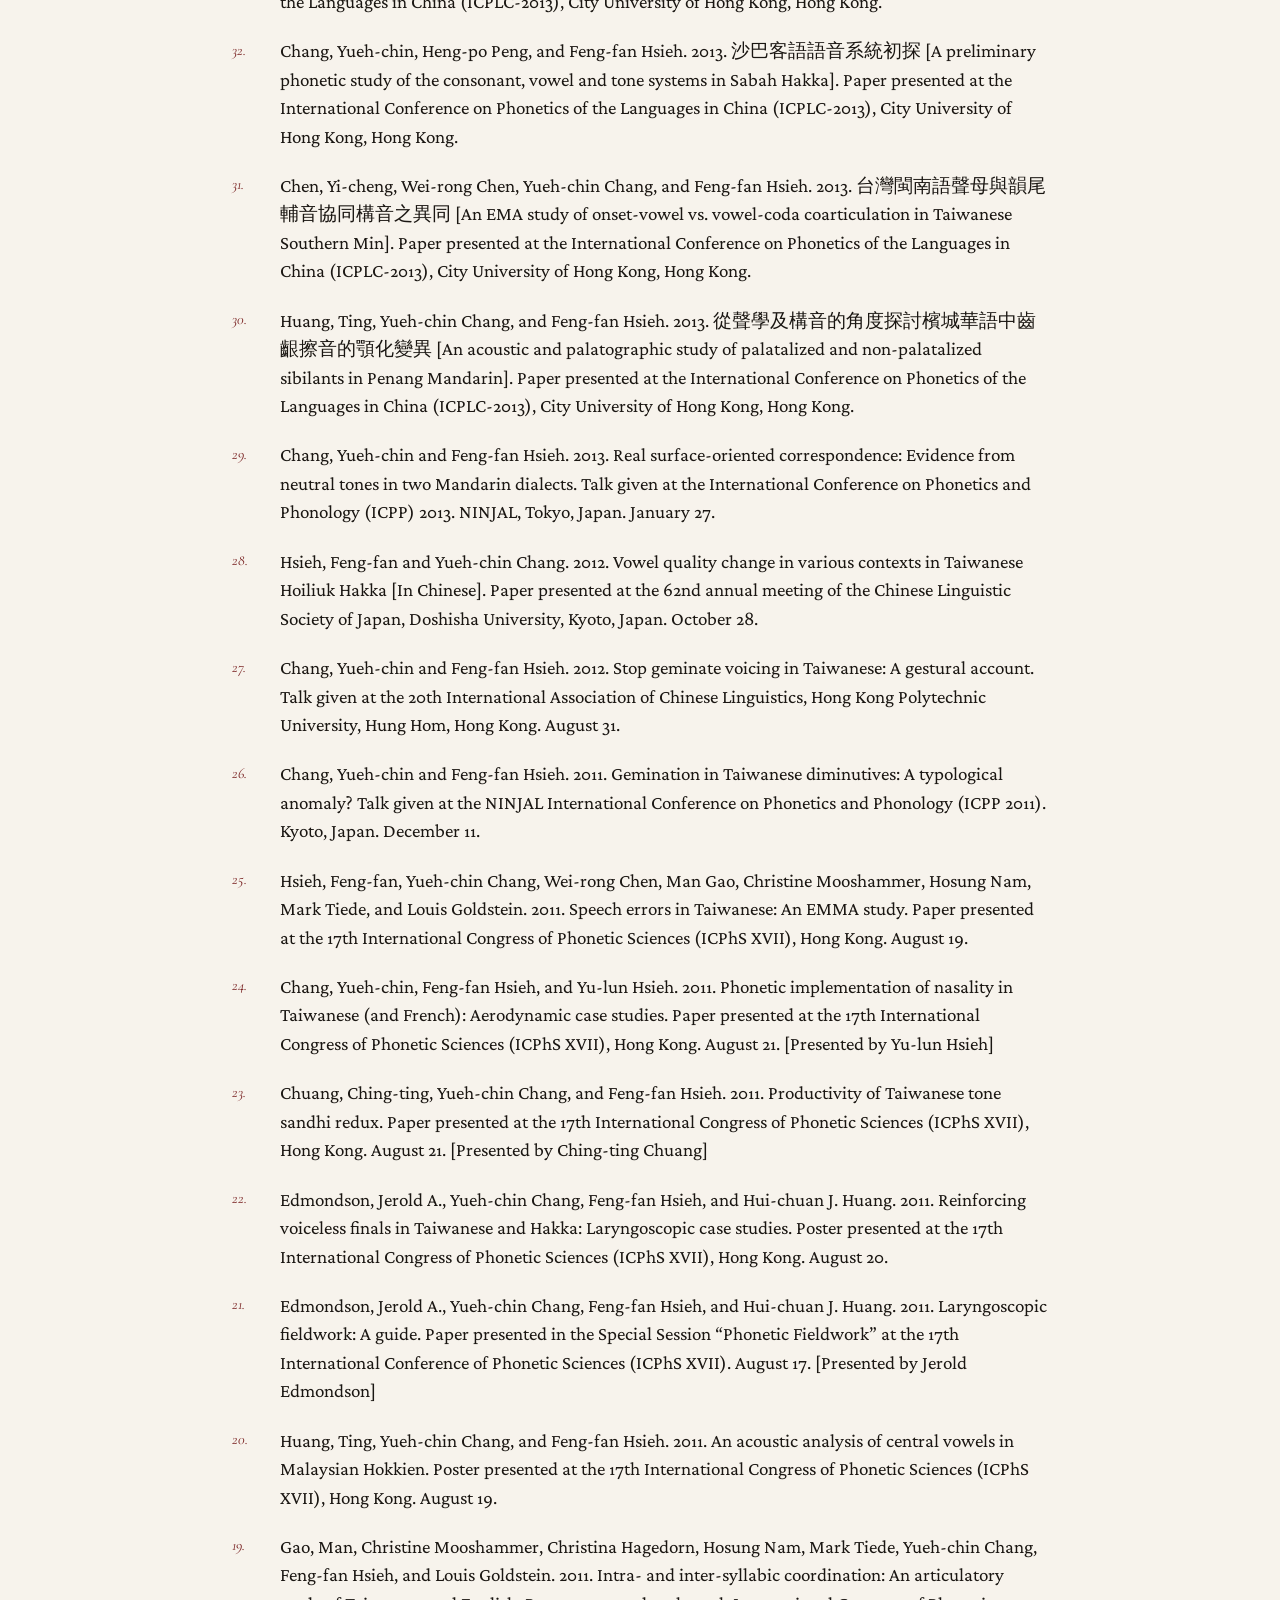
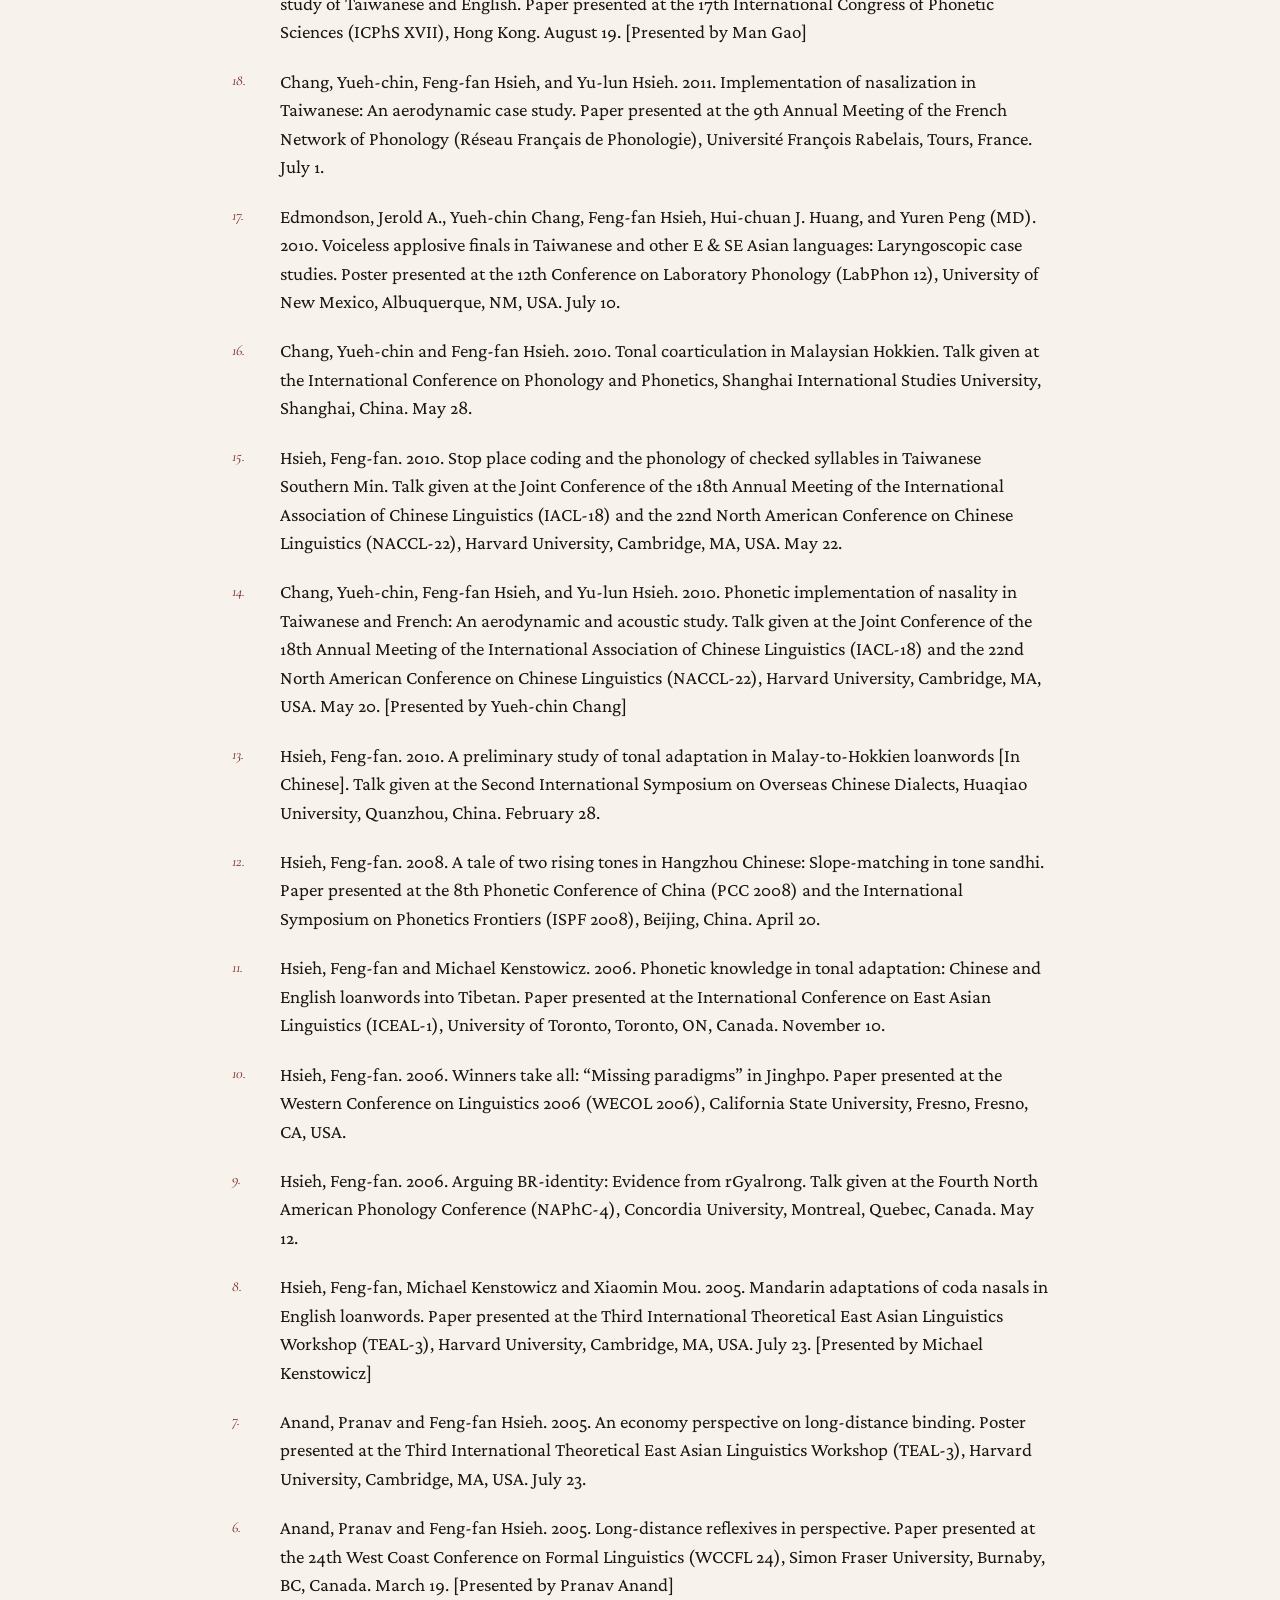
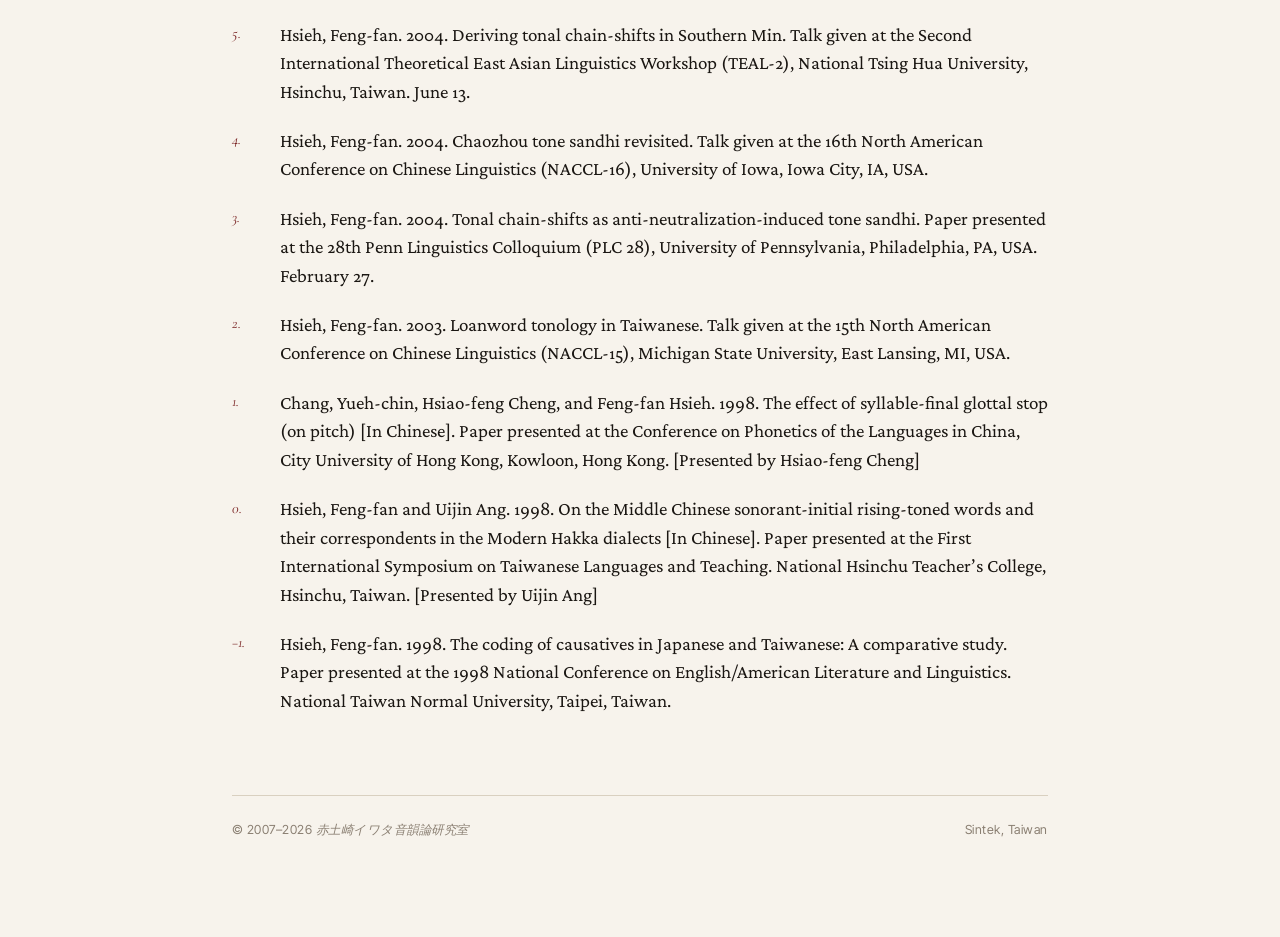
==== commit fc6bf003: "Update conferences.html" ====
--- a/conferences.html
+++ b/conferences.html
@@ -184,9 +184,20 @@
 
   <footer class="site-footer">
     <span>© 2007–2026 <span class="jp">赤土崎イワタ音韻論研究室</span></span>
-    <span>National Tsing Hua University, Hsinchu</span>
+    <span>Sintek, Taiwan</span>
   </footer>
 
 </div>
+<!-- Default Statcounter code for FF
+http://mx.nthu.edu.tw/~ffhsieh/ -->
+<script type="text/javascript">
+var sc_project=11116420;
+var sc_invisible=1;
+var sc_security="f65a92ea";
+</script>
+<script type="text/javascript" src="https://www.statcounter.com/counter/counter.js" async></script>
+<noscript><div class="statcounter"><a title="Web Analytics" href="https://statcounter.com/" target="_blank"><img class="statcounter" src="https://c.statcounter.com/11116420/0/f65a92ea/1/" alt="Web Analytics" referrerPolicy="no-referrer-when-downgrade"></a></div></noscript>
+<!-- End of Statcounter Code -->
+
 </body>
 </html>
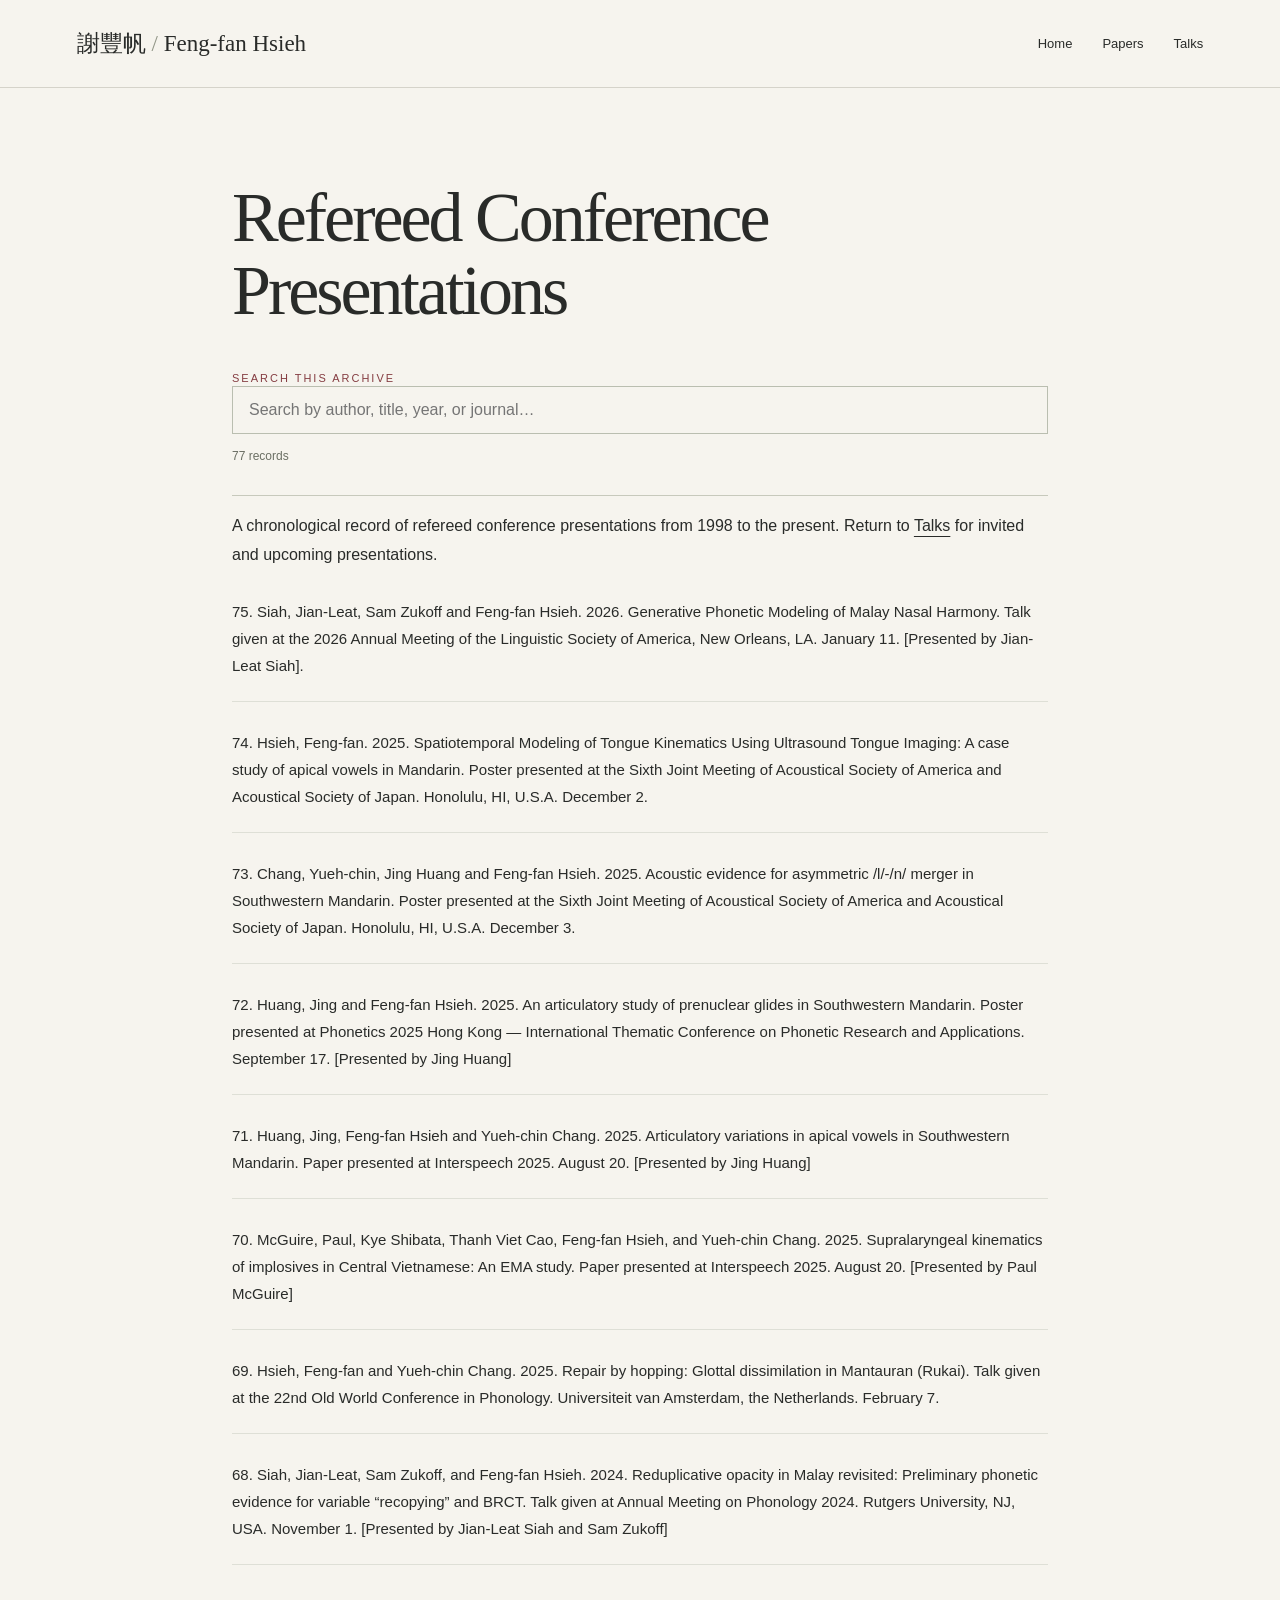
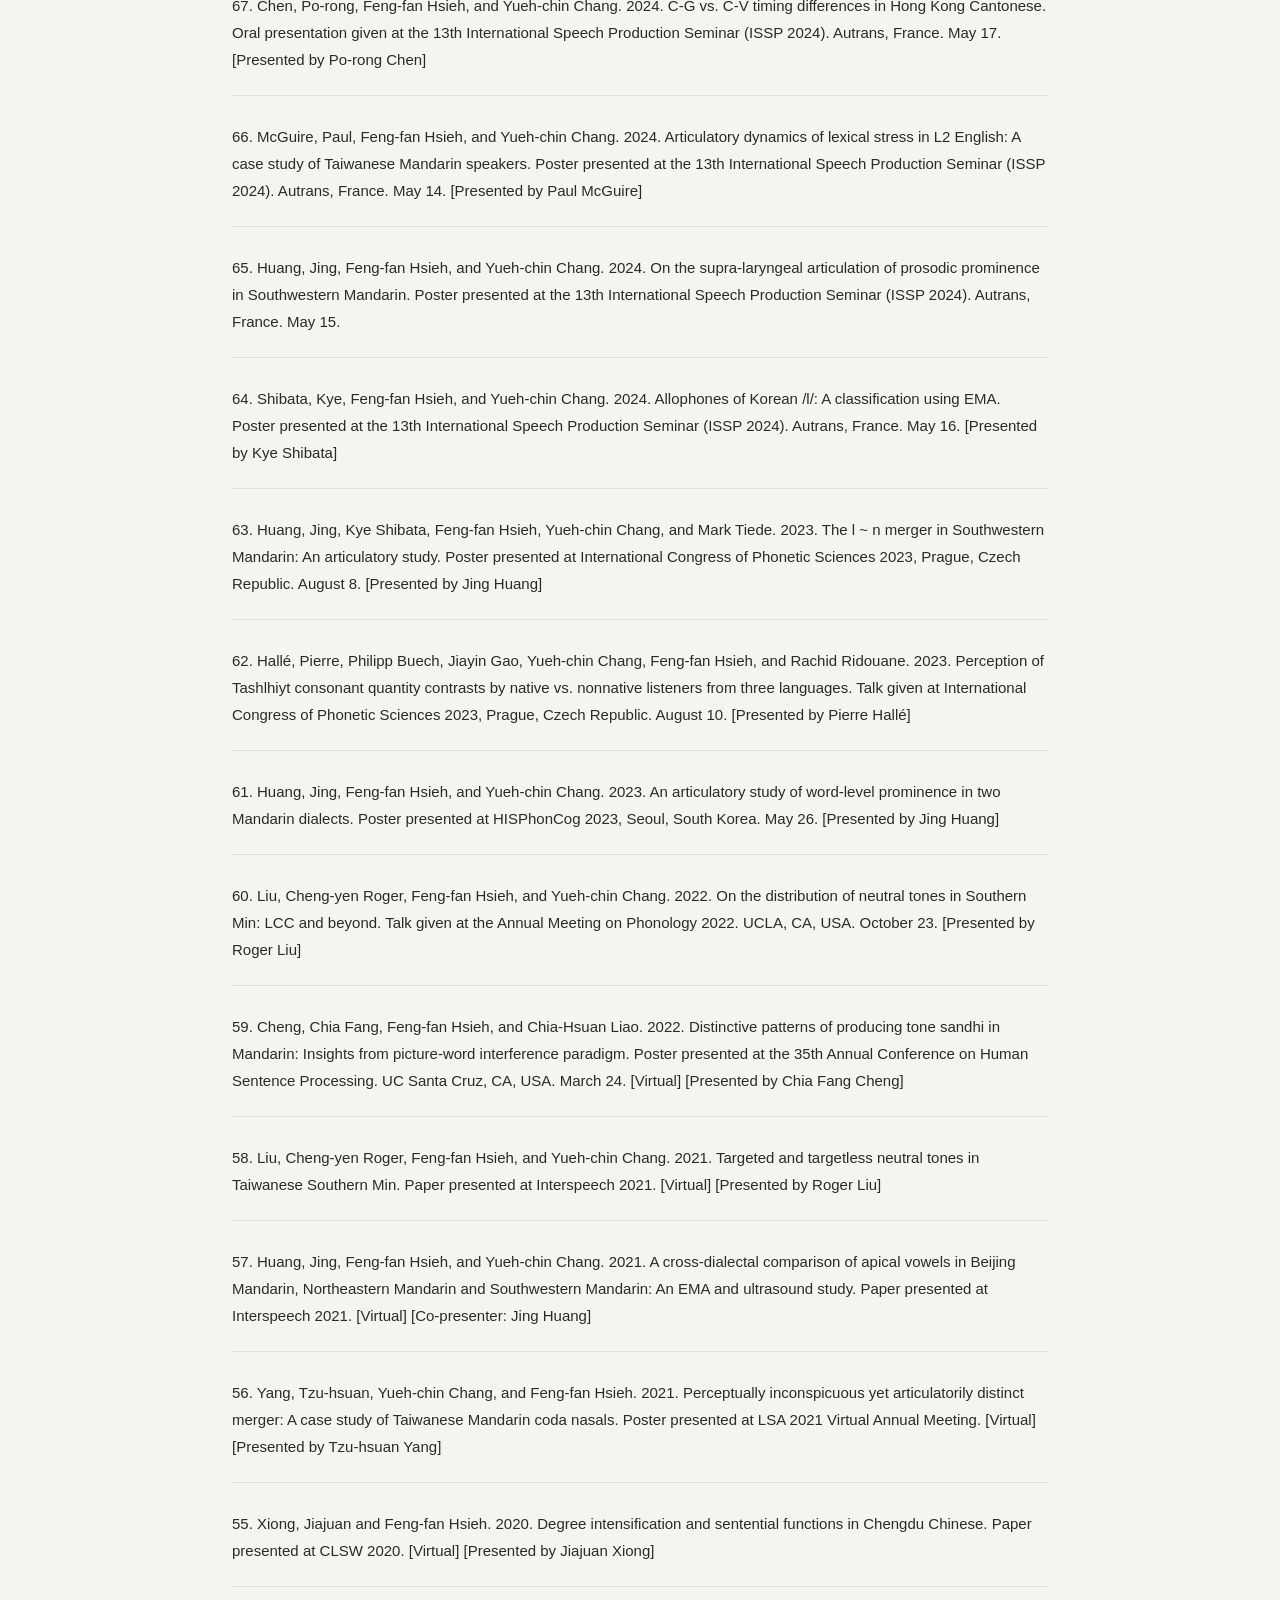
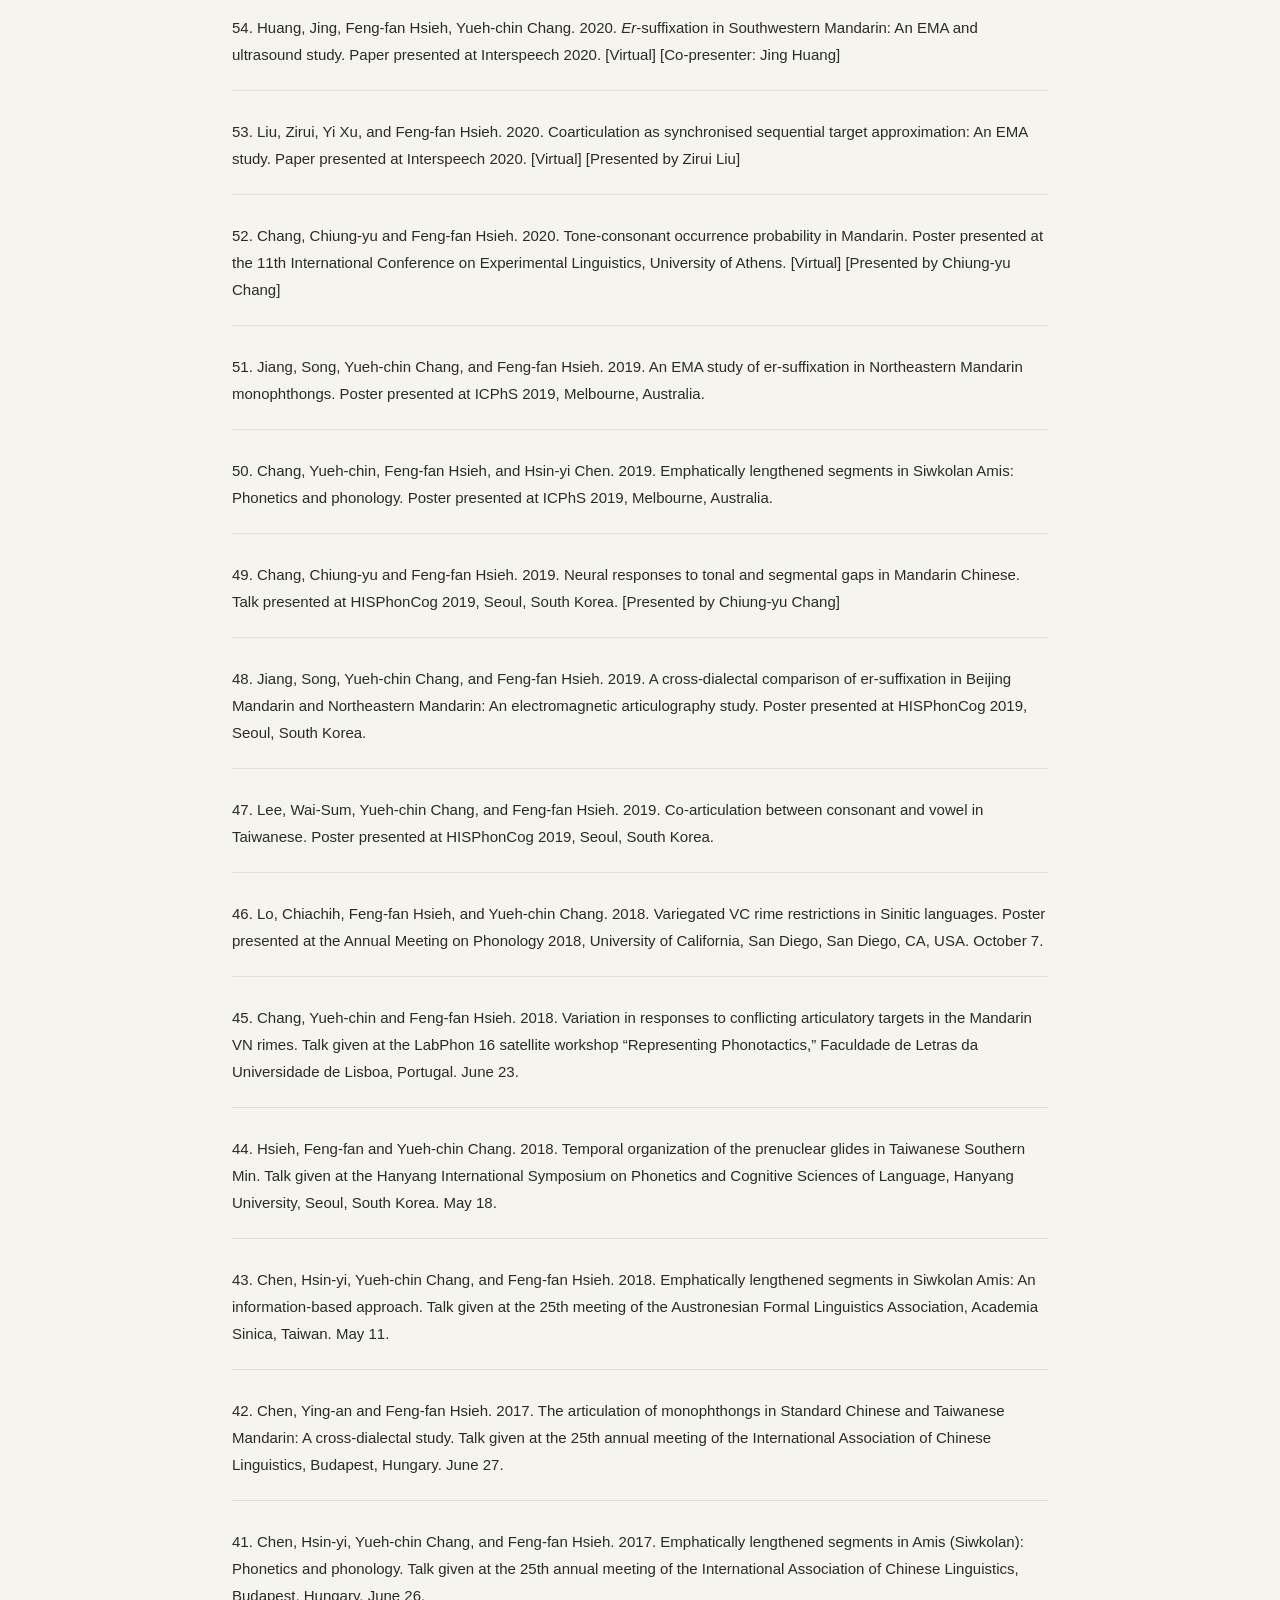
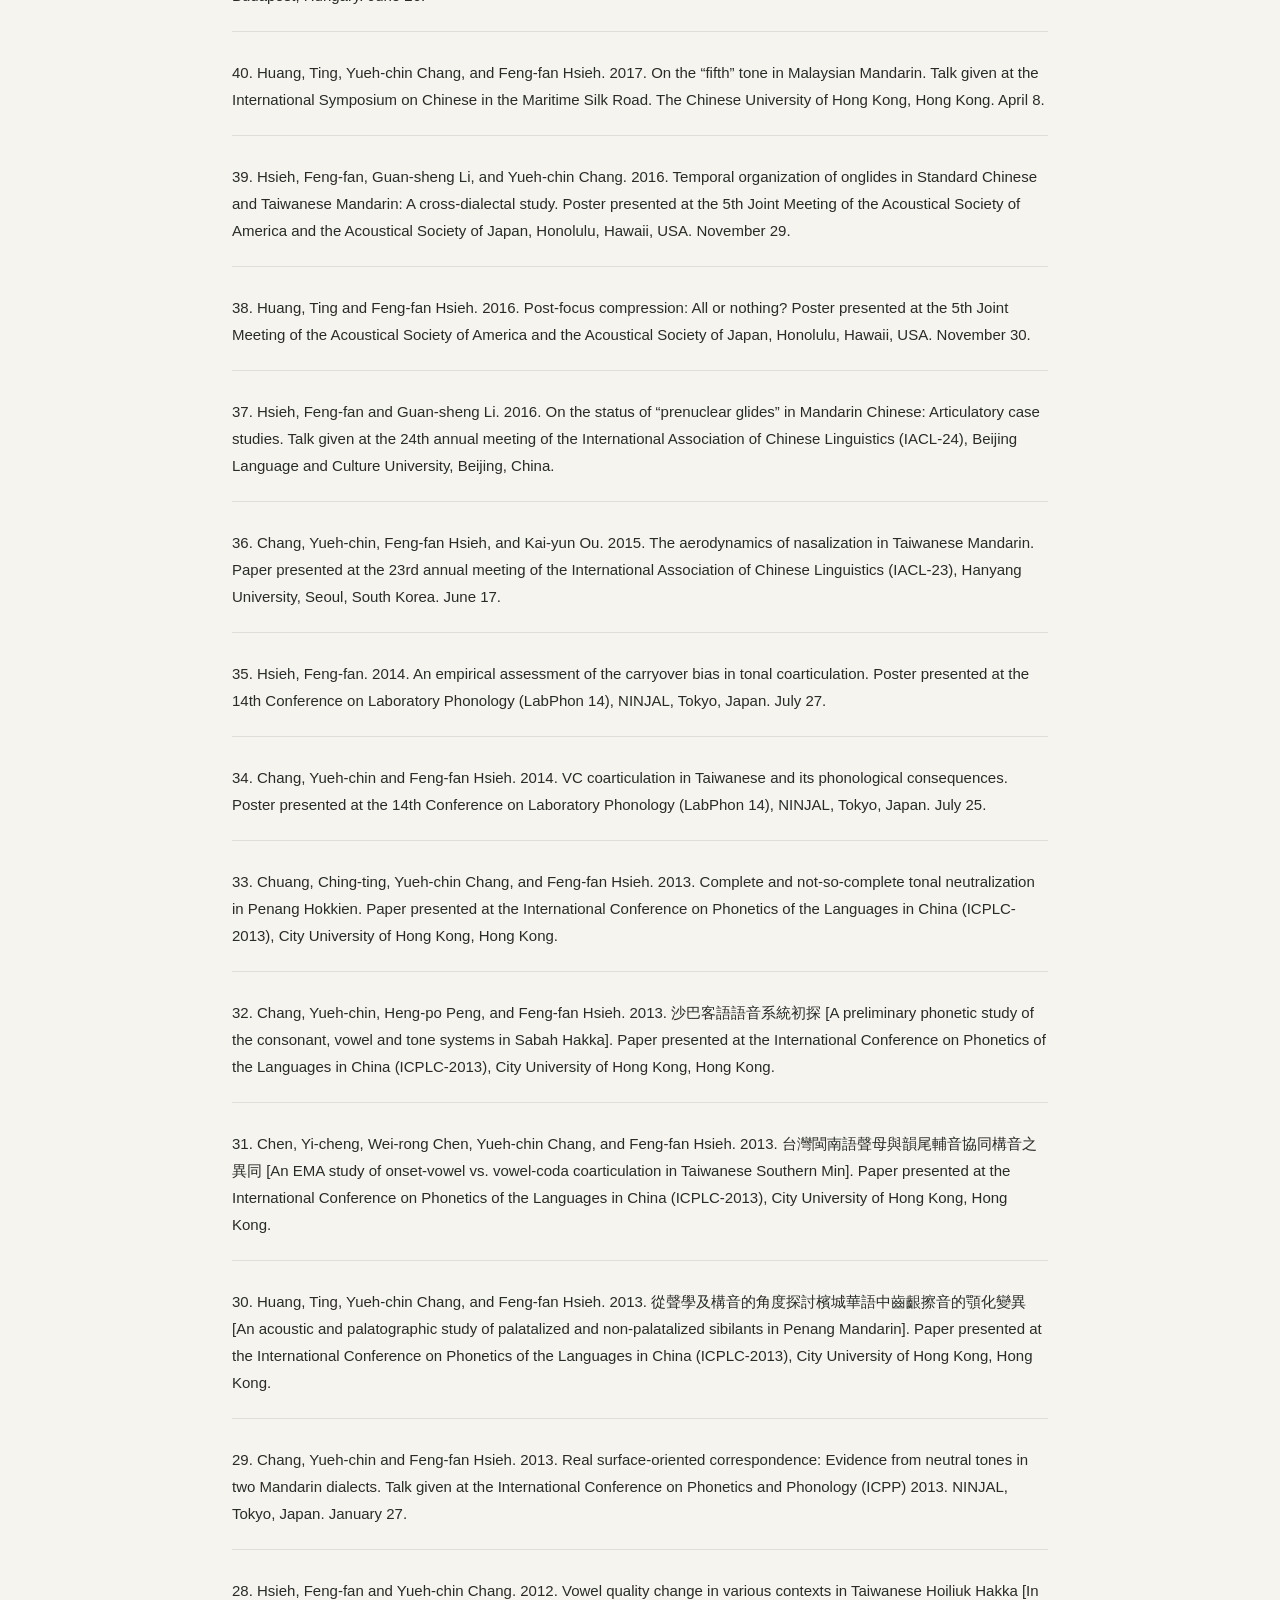
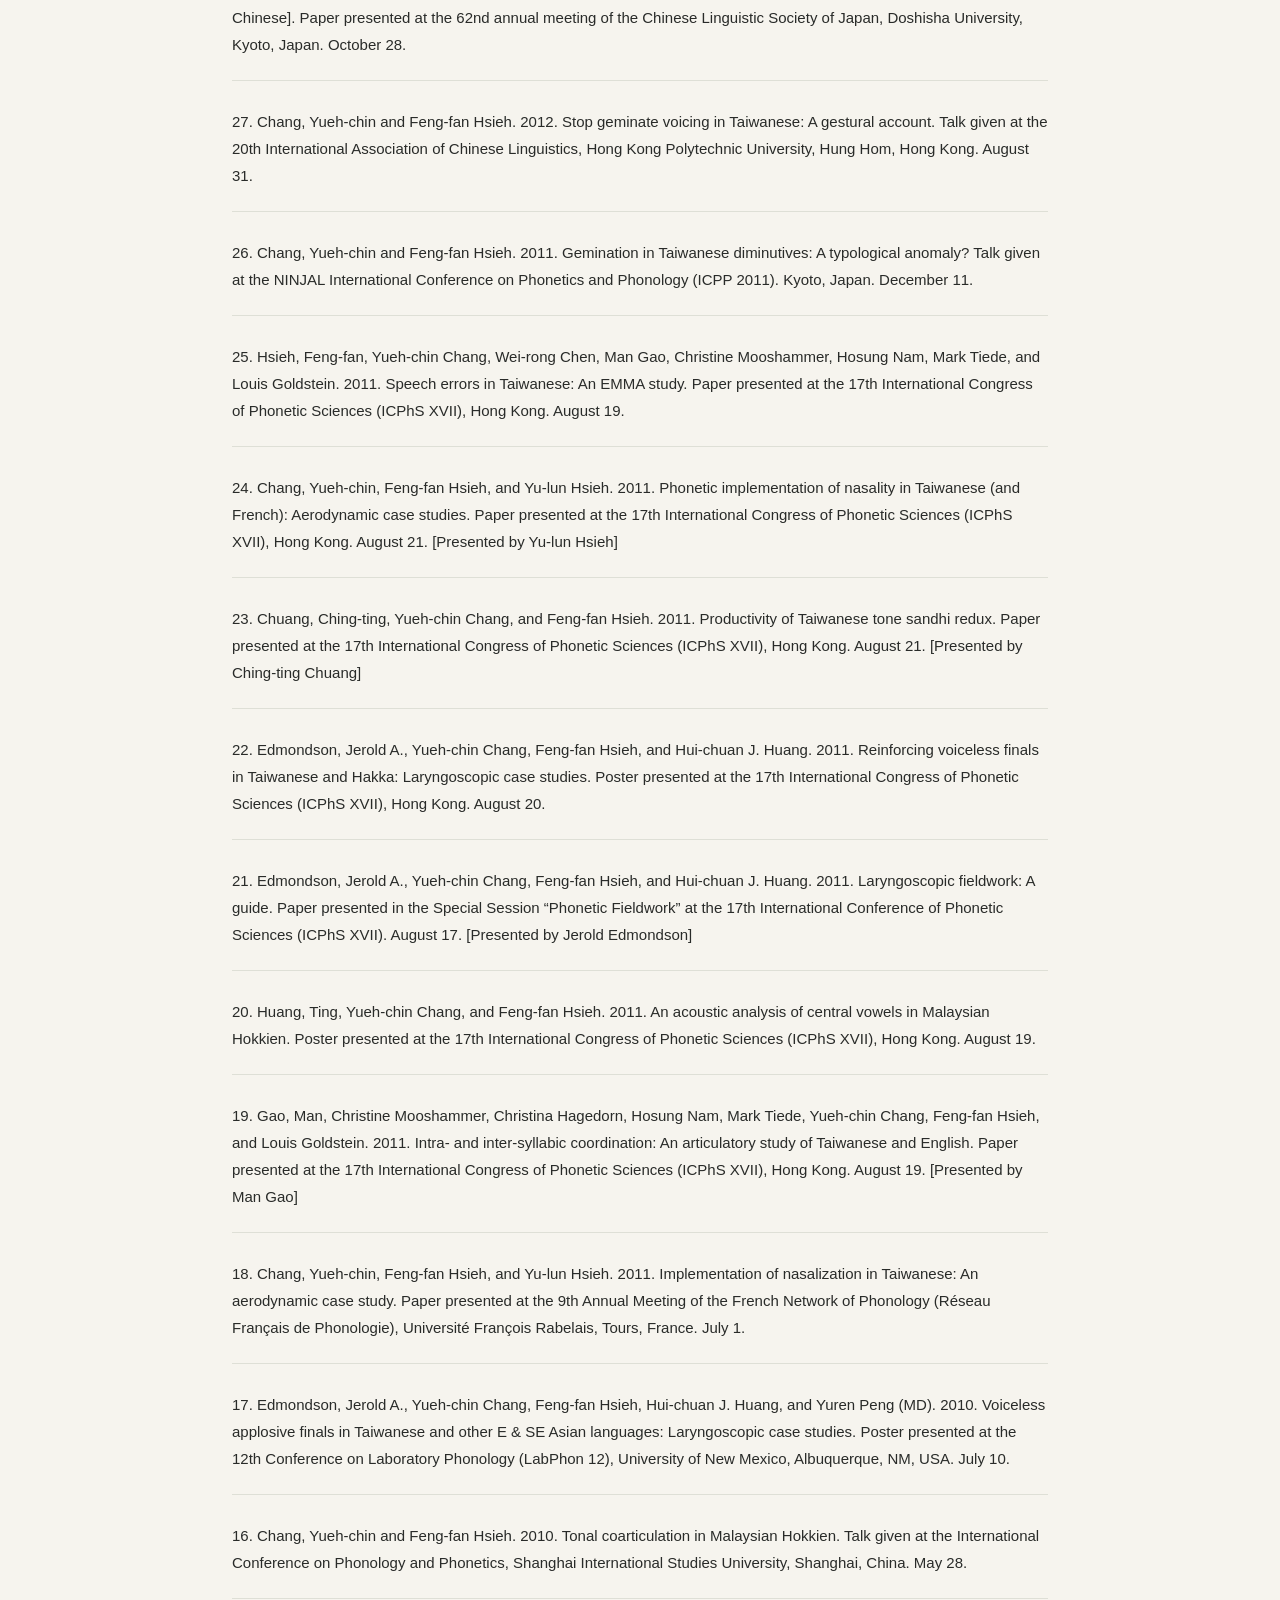
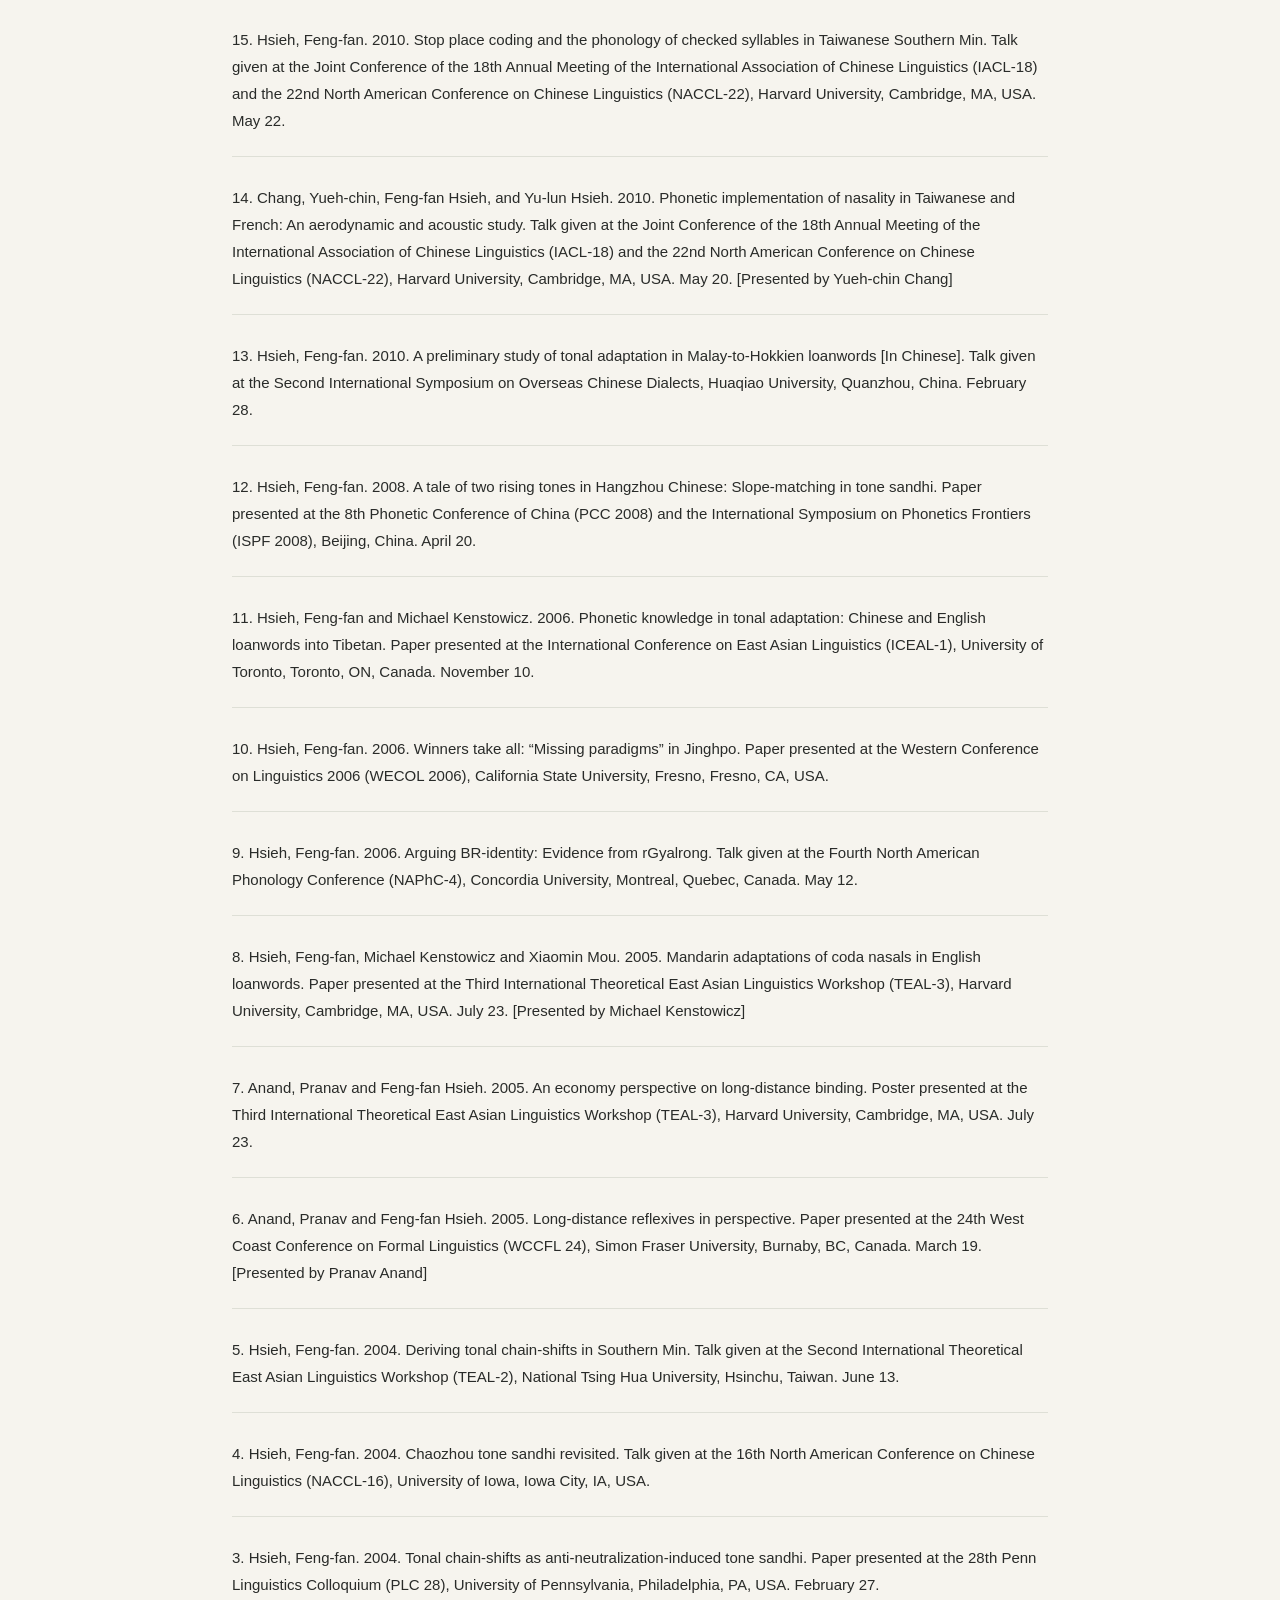
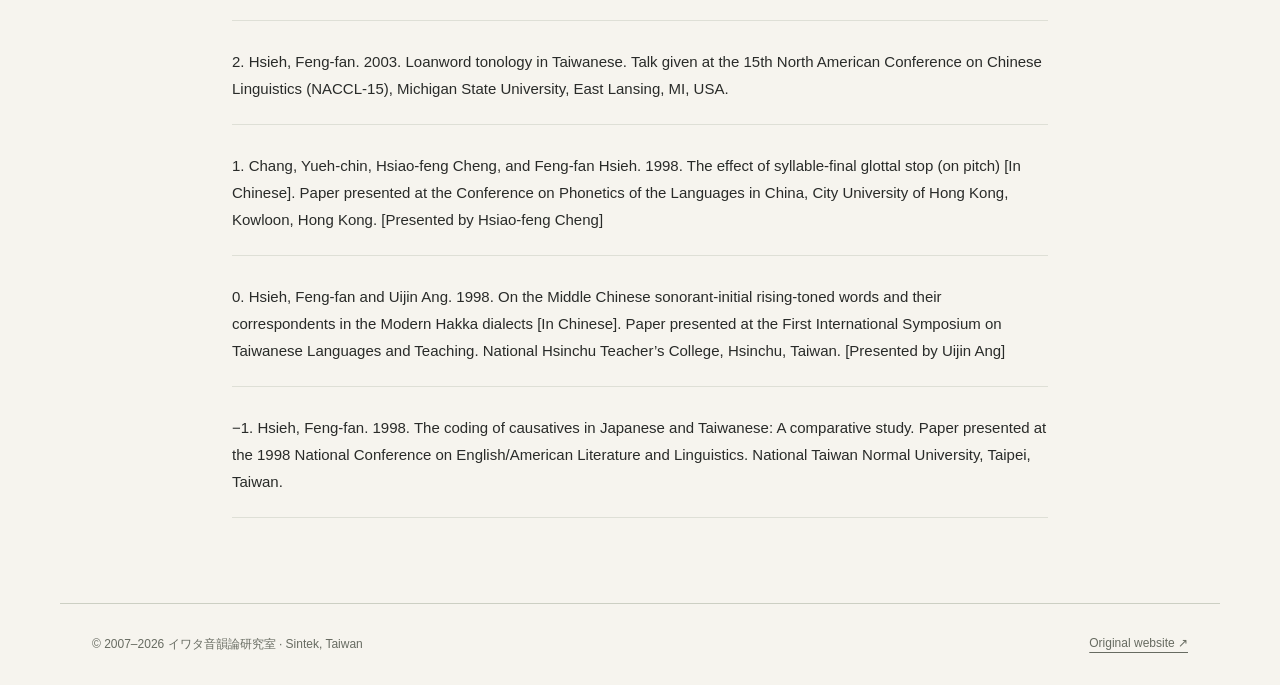
==== commit 7ed291a7: "Add files via upload" ====
--- a/conferences.html
+++ b/conferences.html
@@ -1,28 +1,4 @@
-<!DOCTYPE html>
-<html lang="en">
-<head>
-<meta charset="UTF-8">
-<meta name="viewport" content="width=device-width, initial-scale=1.0">
-<title>Conference Presentations — Feng-fan Hsieh</title>
-<meta name="description" content="Refereed conference presentations by Feng-fan Hsieh, 1998 to present.">
-<link rel="preconnect" href="https://fonts.googleapis.com">
-<link rel="preconnect" href="https://fonts.gstatic.com" crossorigin>
-<link href="https://fonts.googleapis.com/css2?family=Cormorant+Garamond:ital,wght@0,400;0,500;0,600;1,400;1,500&family=Crimson+Pro:ital,wght@0,400;0,500;0,600;1,400&family=Inter+Tight:wght@400;500;600&display=swap" rel="stylesheet">
-<link rel="stylesheet" href="styles.css">
-</head>
-<body>
-<div class="wrap">
-
-  <header class="site-header">
-    <a href="index.html" class="wordmark"><span class="mono">謝</span>Feng-fan Hsieh</a>
-    <nav class="primary">
-      <a href="index.html">Home</a>
-      <a href="publications.html">Papers</a>
-      <a href="talks.html" class="current">Talks</a>
-    </nav>
-  </header>
-
-  <h1 class="page-title">Refereed Conference Presentations</h1>
+<!doctype html><html lang="en"><head><meta charset="utf-8"><meta name="viewport" content="width=device-width,initial-scale=1"><title>Conference Presentations — Feng-fan Hsieh</title><meta name="description" content="Feng-fan Hsieh — phonological theory and experimental phonetics, Institute of Linguistics, National Tsing Hua University."><link rel="stylesheet" href="style.css"></head><body><a class="skip" href="#main">Skip to content</a><header><a class="brand" href="index.html">謝豐帆 <span style="color:#929688">/</span> Feng-fan Hsieh</a><nav aria-label="Main navigation"><a href="index.html" >Home</a><a href="publications.html" >Papers</a><a href="talks.html" >Talks</a></nav></header><main id="main" class="archive"><h1 class="page-title">Refereed Conference Presentations</h1><div class="search"><label for="query" class="eyebrow">Search this archive</label><input type="search" id="query" placeholder="Search by author, title, year, or journal…"><p id="count" aria-live="polite"></p></div>
 
   <p class="lede">
     A chronological record of refereed conference presentations from 1998 to the present. Return to <a href="talks.html">Talks</a> for invited and upcoming presentations.
@@ -182,22 +158,4 @@
 
   <p class="entry numbered"><span class="num">−1.</span> Hsieh, Feng-fan. 1998. The coding of causatives in Japanese and Taiwanese: A comparative study. Paper presented at the 1998 National Conference on English/American Literature and Linguistics. National Taiwan Normal University, Taipei, Taiwan.</p>
 
-  <footer class="site-footer">
-    <span>© 2007–2026 <span class="jp">赤土崎イワタ音韻論研究室</span></span>
-    <span>Sintek, Taiwan</span>
-  </footer>
-
-</div>
-<!-- Default Statcounter code for FF
-http://mx.nthu.edu.tw/~ffhsieh/ -->
-<script type="text/javascript">
-var sc_project=11116420;
-var sc_invisible=1;
-var sc_security="f65a92ea";
-</script>
-<script type="text/javascript" src="https://www.statcounter.com/counter/counter.js" async></script>
-<noscript><div class="statcounter"><a title="Web Analytics" href="https://statcounter.com/" target="_blank"><img class="statcounter" src="https://c.statcounter.com/11116420/0/f65a92ea/1/" alt="Web Analytics" referrerPolicy="no-referrer-when-downgrade"></a></div></noscript>
-<!-- End of Statcounter Code -->
-
-</body>
-</html>
+  </main><script>const q=document.querySelector('#query'),items=[...document.querySelectorAll('.entry')],count=document.querySelector('#count');function filter(){let n=0;items.forEach(el=>{el.hidden=!el.textContent.toLowerCase().includes(q.value.toLowerCase());if(!el.hidden)n++});count.textContent=n+' records'+(q.value?' matching your search':'');}q.addEventListener('input',filter);filter();</script><footer><span>© 2007–2026 イワタ音韻論研究室 · Sintek, Taiwan</span><a href="https://siahonghoan.github.io">Original website ↗</a></footer></body></html>
--- a/style.css
+++ b/style.css
@@ -0,0 +1 @@
+*{box-sizing:border-box}html{scroll-behavior:smooth}body{margin:0;background:#f6f4ee;color:#292b29;font-family:Arial,sans-serif}a{color:inherit;text-underline-offset:5px}a:hover{color:#853d42}header{max-width:1320px;margin:auto;padding:28px 6%;display:flex;justify-content:space-between;border-bottom:1px solid #d5d3ca;gap:25px}.brand{text-decoration:none;font-family:Georgia,serif;font-size:23px}nav{display:flex;gap:30px;align-items:center;font-size:13px}nav a{text-decoration:none}nav a[aria-current]{color:#853d42;border-bottom:1px solid;padding-bottom:8px}main{max-width:1160px;margin:auto;padding:70px 32px}.eyebrow,.label{font-size:11px;letter-spacing:2px;text-transform:uppercase;color:#853d42}h1{font:normal clamp(48px,7vw,94px)/1.04 Georgia,serif;letter-spacing:-3px;margin:24px 0}h2{font:normal 32px/1.2 Georgia,serif}p{line-height:1.8}.hero{display:grid;grid-template-columns:1.5fr 1fr;gap:70px;align-items:center;padding:18px 0 70px}.romanization{font-family:Georgia,serif;font-size:21px;color:#717267}.intro{font:25px/1.6 Georgia,serif;max-width:670px}.actions{display:flex;gap:24px;align-items:center;margin-top:35px;font-size:13px}.button{display:inline-block;background:#78373d;color:white;padding:17px 24px;text-decoration:none}.button:hover{background:#53262a;color:white}.art{background:#e8e7dc;aspect-ratio:4/5;position:relative;overflow:hidden;display:flex;align-items:center;justify-content:center}.art svg{width:120%;height:90%;color:#78373d}.art span{position:absolute;bottom:26px;left:28px;font:italic 19px Georgia,serif;color:#626558}.about{border-top:1px solid #cccfc3;padding:45px 0;display:grid;grid-template-columns:1fr 2fr;gap:60px}.intro-meta{list-style:none;margin:0;padding:0}.intro-meta li{padding:16px 0;border-bottom:1px solid #dfdfd4;font-size:14px;line-height:1.9}.intro-meta .label{display:block;margin-bottom:5px}.intro-meta svg{width:18px;vertical-align:middle;margin-right:8px}.research-links{display:grid;grid-template-columns:1fr 1fr;gap:25px;margin:25px 0 50px}.research-links a{border:1px solid #cecec2;padding:32px;text-decoration:none}.research-links h2{margin:0 0 12px}.research-links p{margin:0;color:#676b61;font-size:14px}footer{max-width:1160px;margin:auto;padding:32px;border-top:1px solid #cccfc3;font-size:12px;color:#676b61;display:flex;justify-content:space-between;gap:20px}.archive{max-width:880px}.archive h1{font-size:70px}.archive h2{margin-top:55px;padding-top:30px;border-top:1px solid #cccec4}.entry{padding:12px 0 22px;border-bottom:1px solid #dedfd6;font-size:15px}.entry strong{font-weight:500}.doi{display:block;font-size:12px;margin-top:8px;color:#78373d}.legend{font-size:12px;color:#686d61}.search{position:sticky;top:0;background:#f6f4ee;padding:16px 0;border-bottom:1px solid #c7c9bc;z-index:2}input{padding:14px 16px;border:1px solid #babeb0;background:transparent;width:100%;font:16px Arial}#count{font-size:12px;color:#6b6f64}.skip{position:absolute;left:-9999px}.skip:focus{left:0;top:0;background:white;padding:20px;z-index:9}@media(max-width:720px){header{padding:22px;flex-wrap:wrap}nav{gap:24px}.hero{grid-template-columns:1fr;gap:30px;padding-bottom:40px}.art{aspect-ratio:2/1}.art svg{height:160%;width:100%}main{padding:40px 22px}.about{grid-template-columns:1fr;gap:10px}.research-links{grid-template-columns:1fr}h1{letter-spacing:-2px}.archive h1{font-size:51px}footer{flex-direction:column}.intro{font-size:22px}}@media(prefers-reduced-motion:reduce){html{scroll-behavior:auto}}
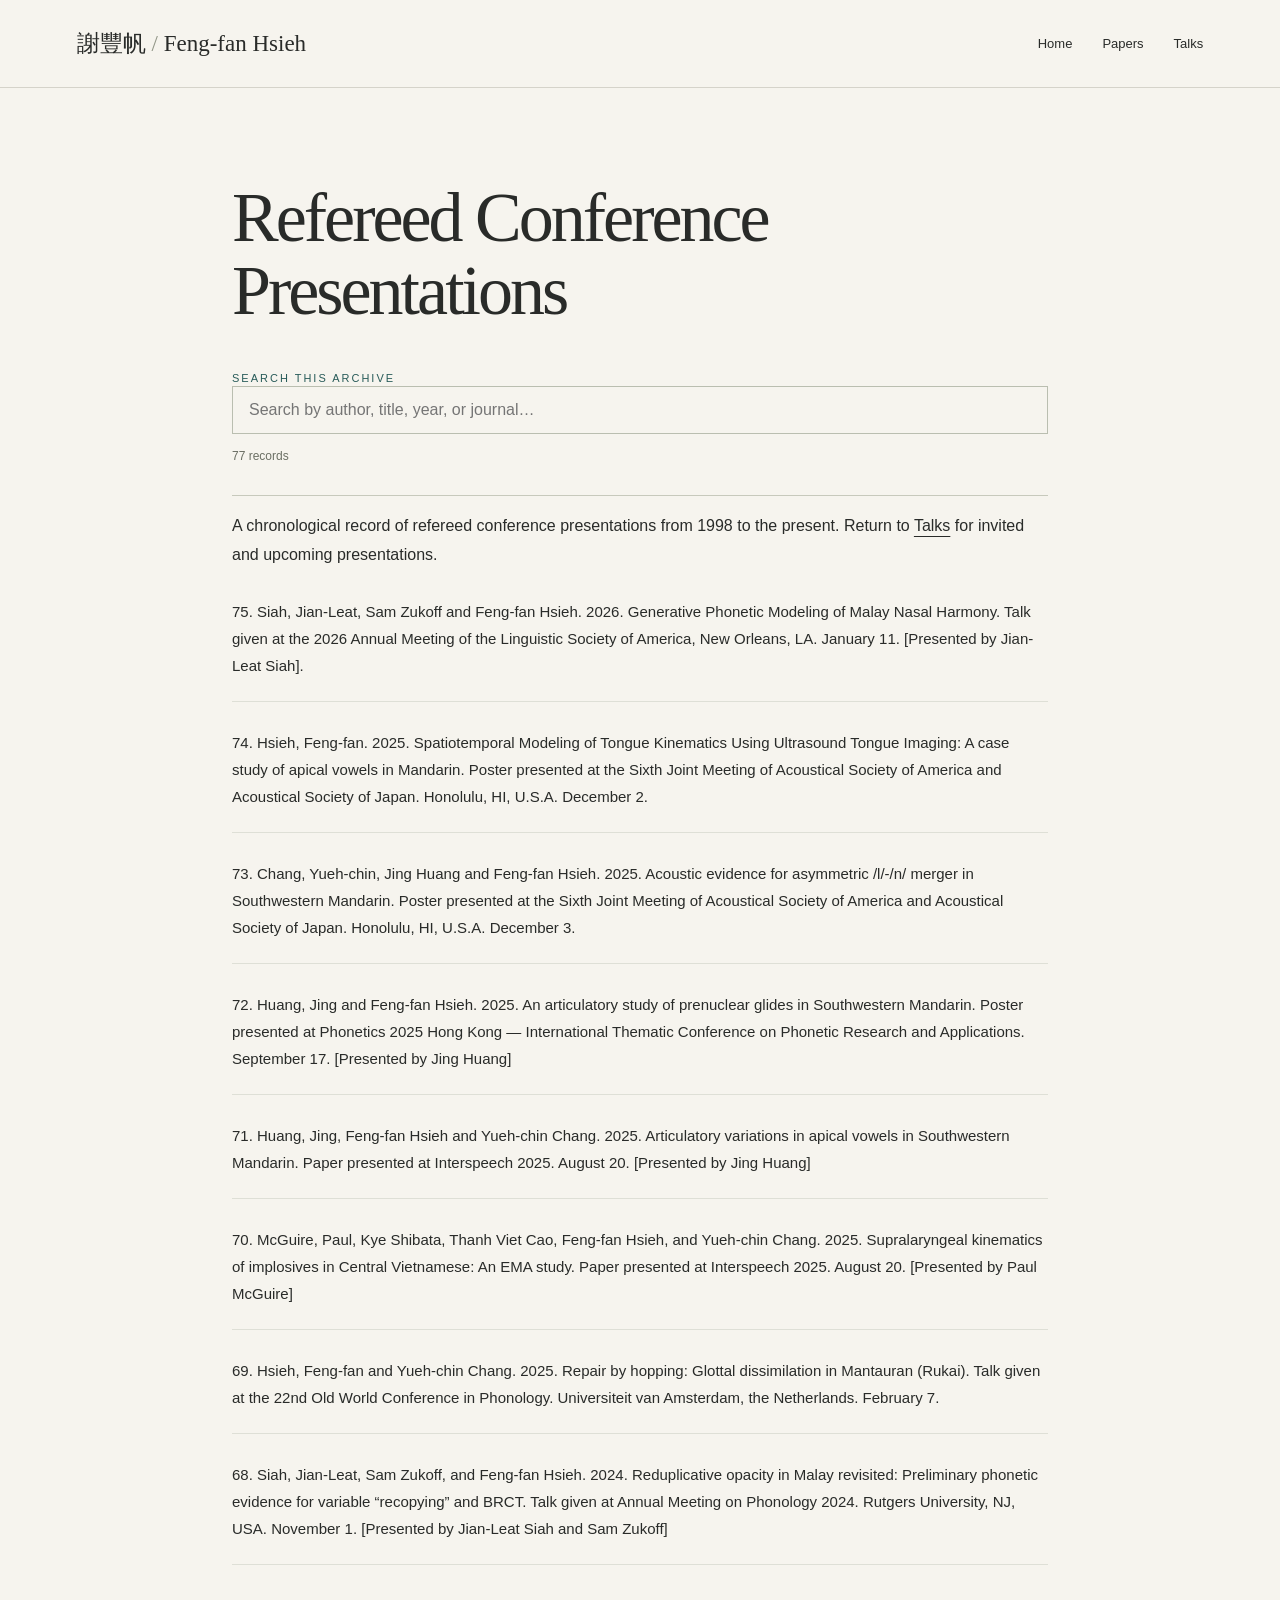
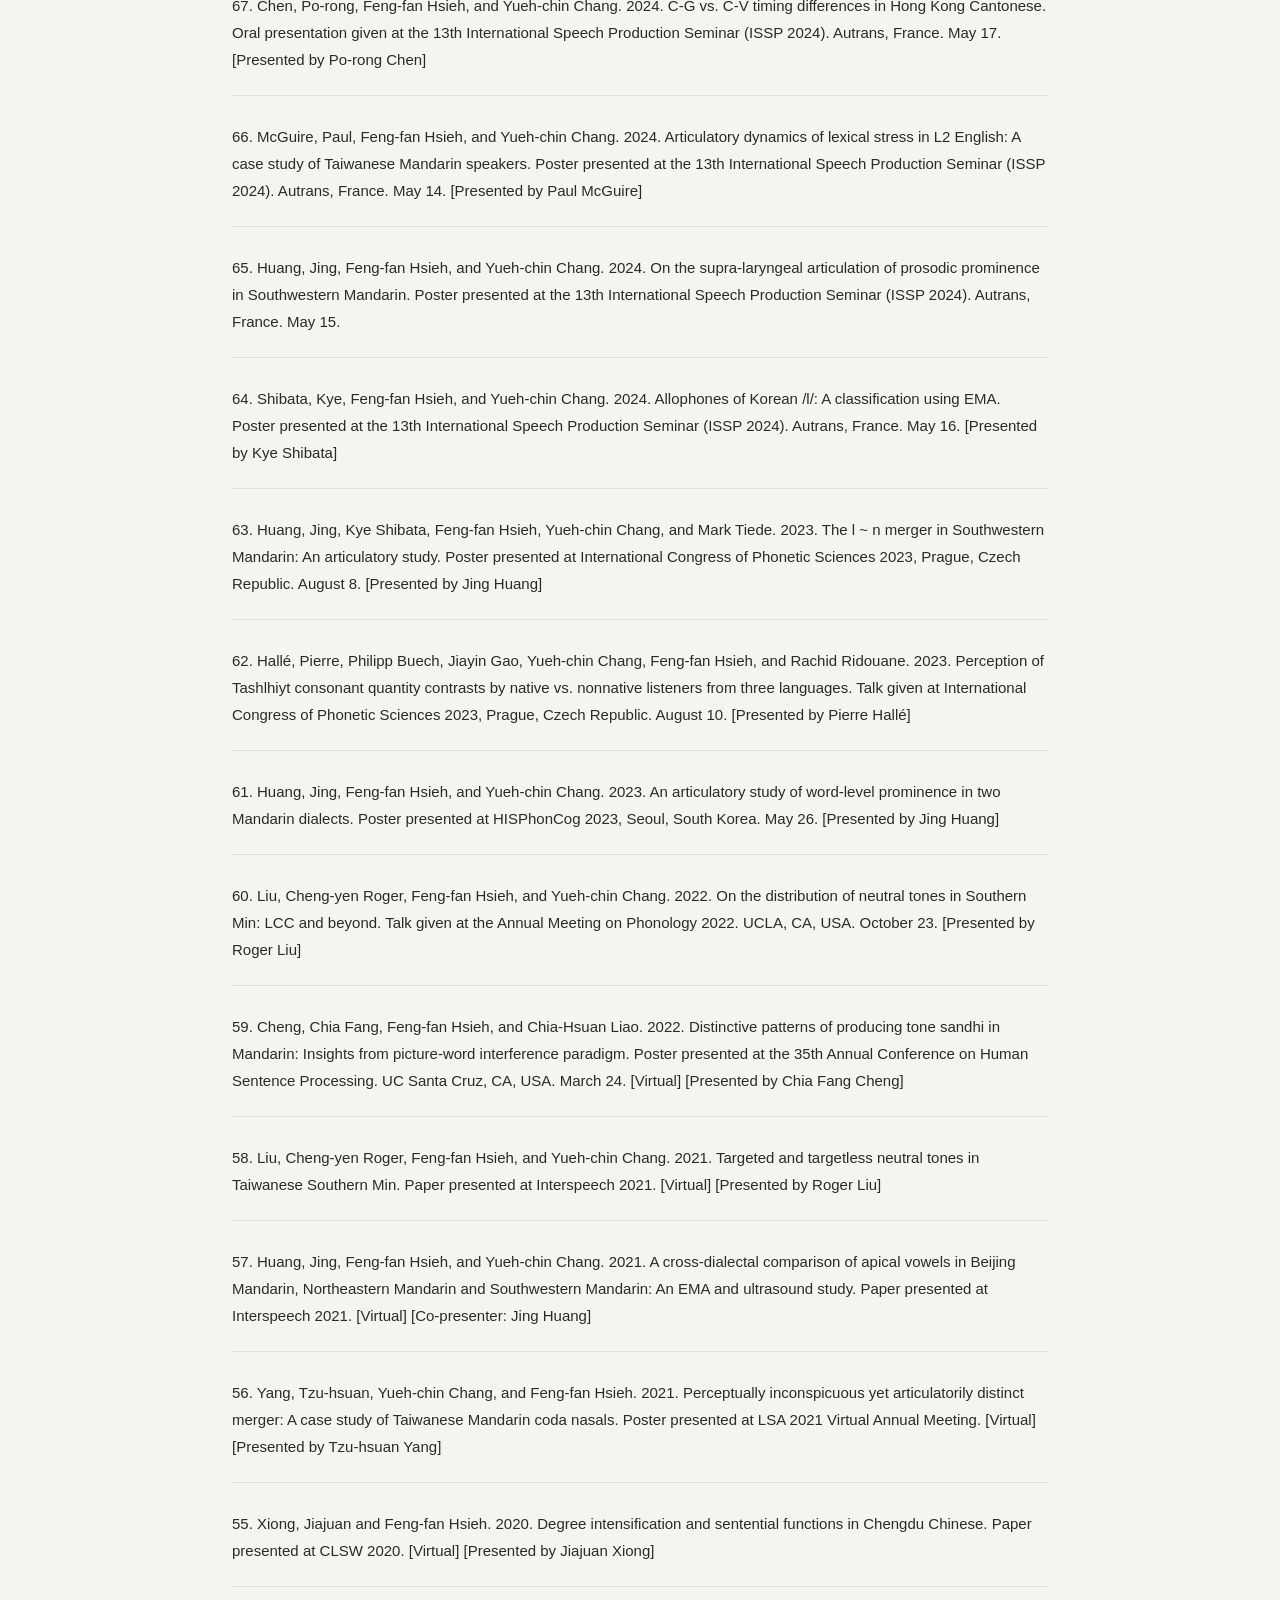
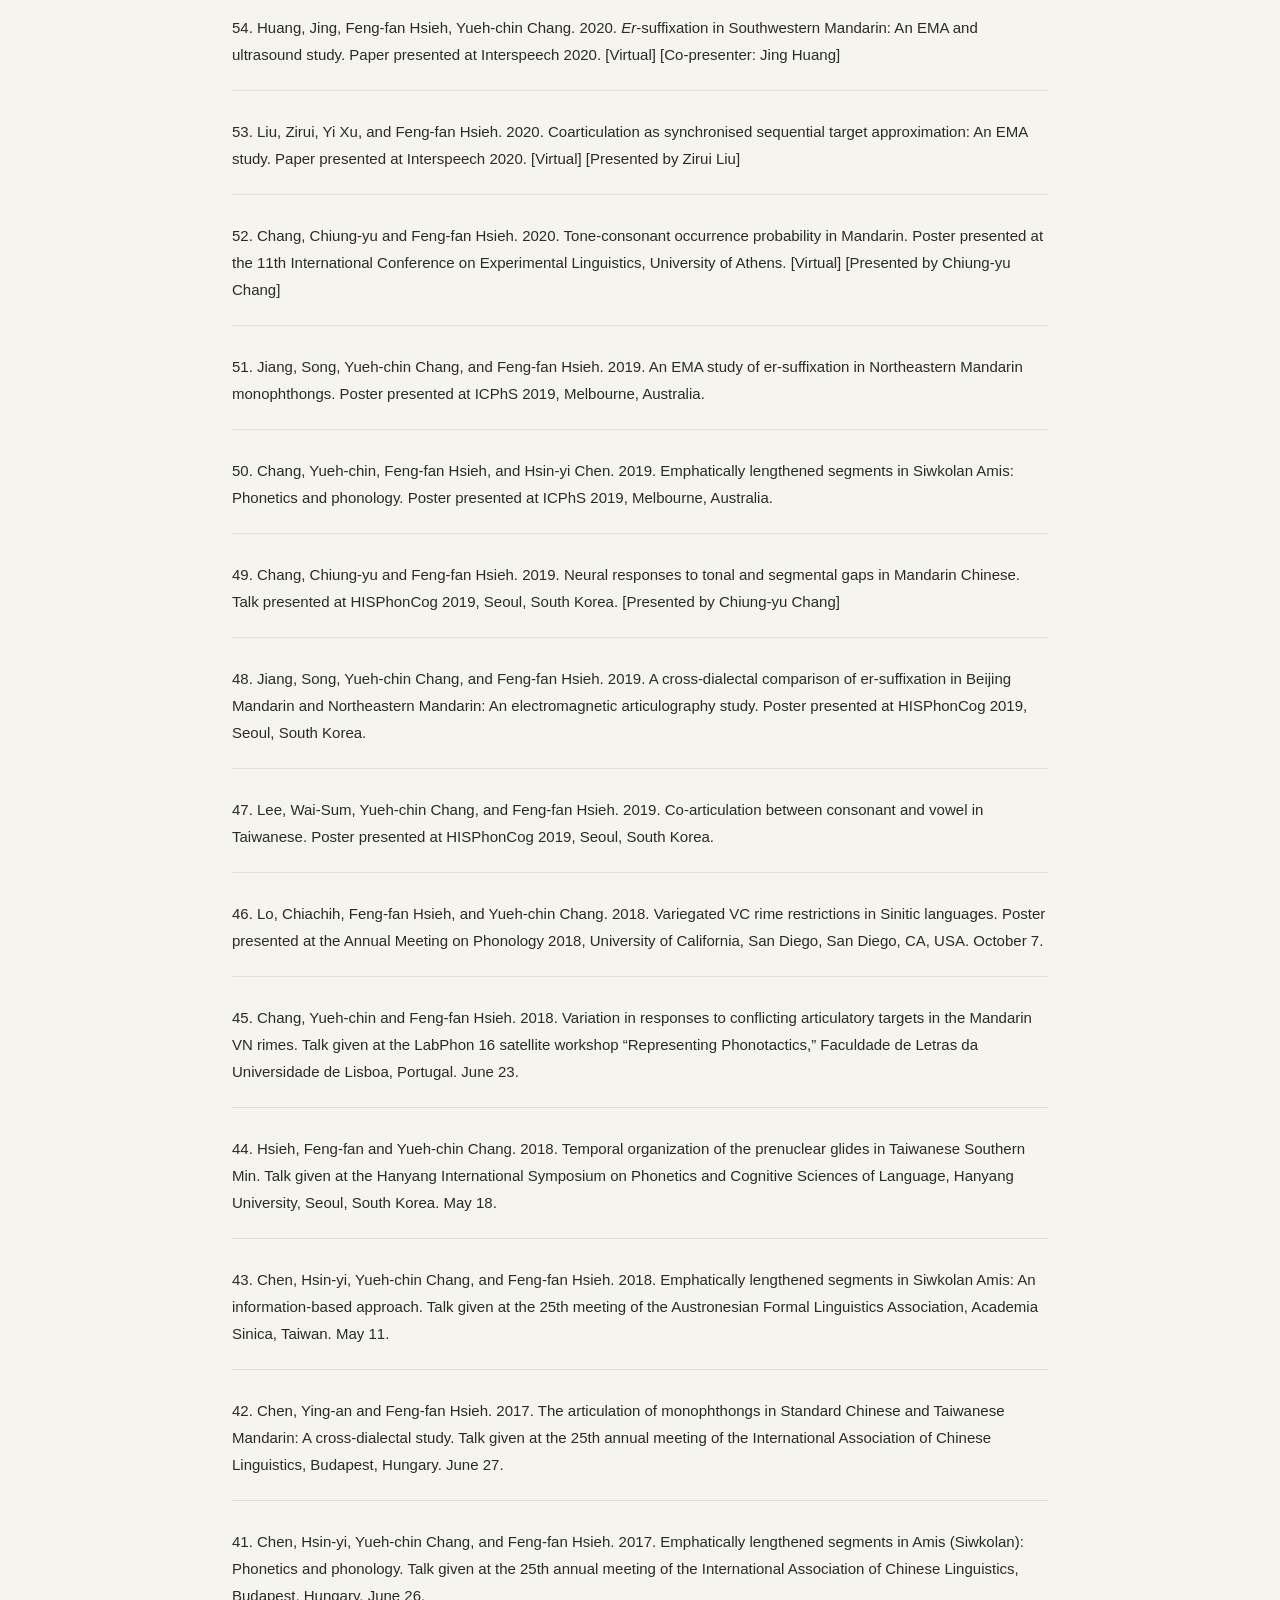
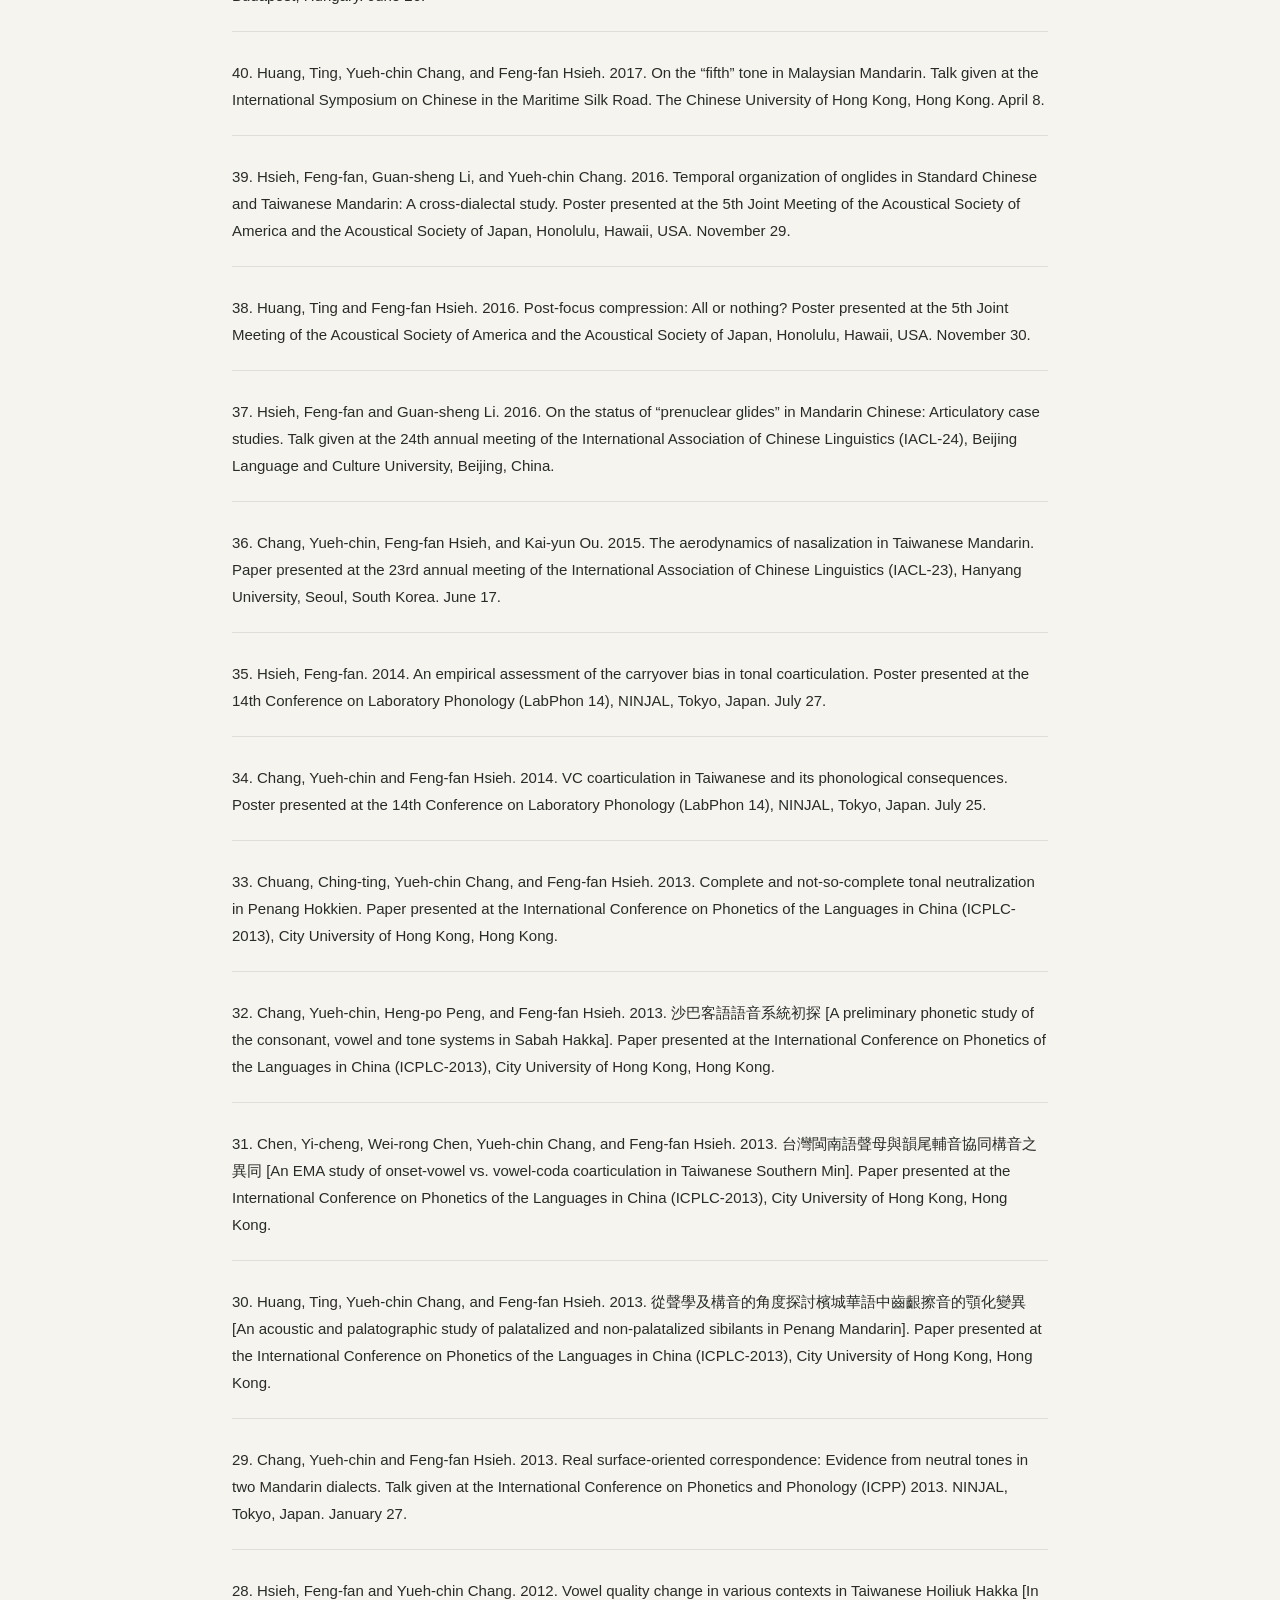
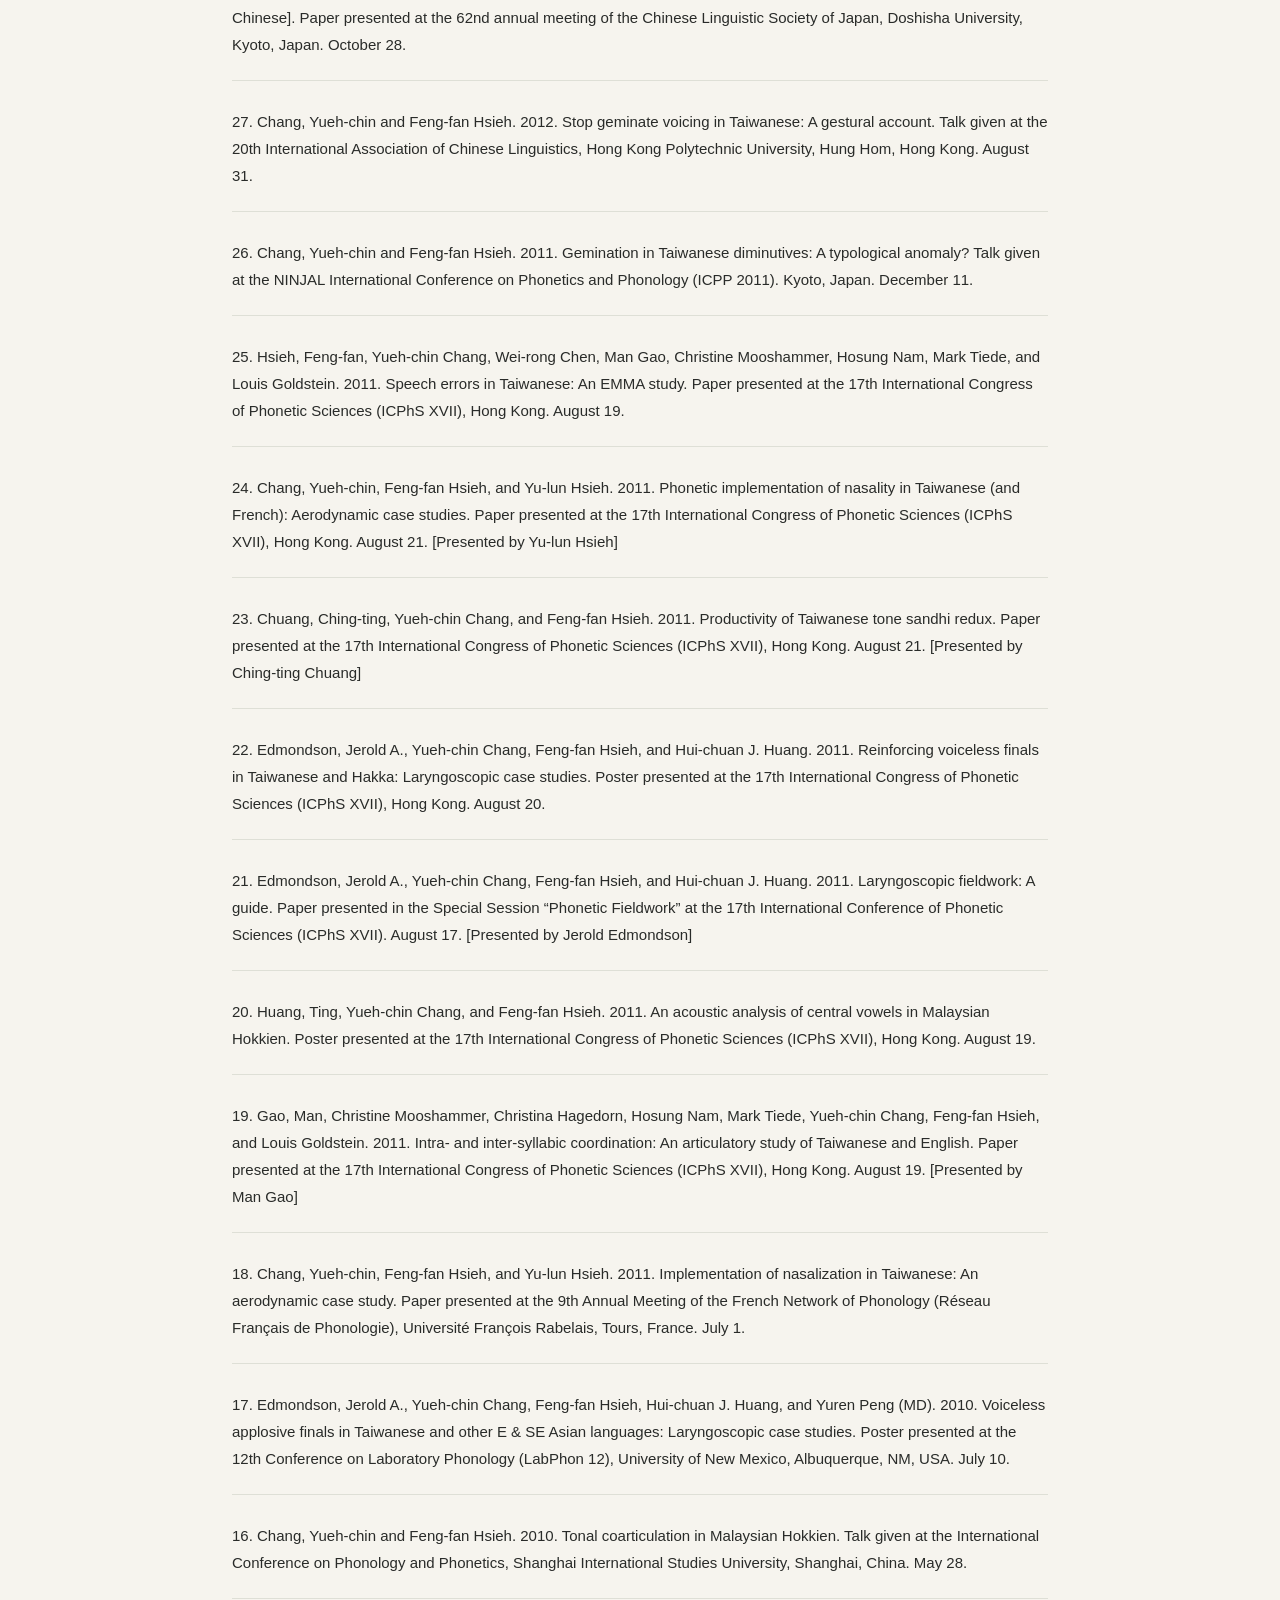
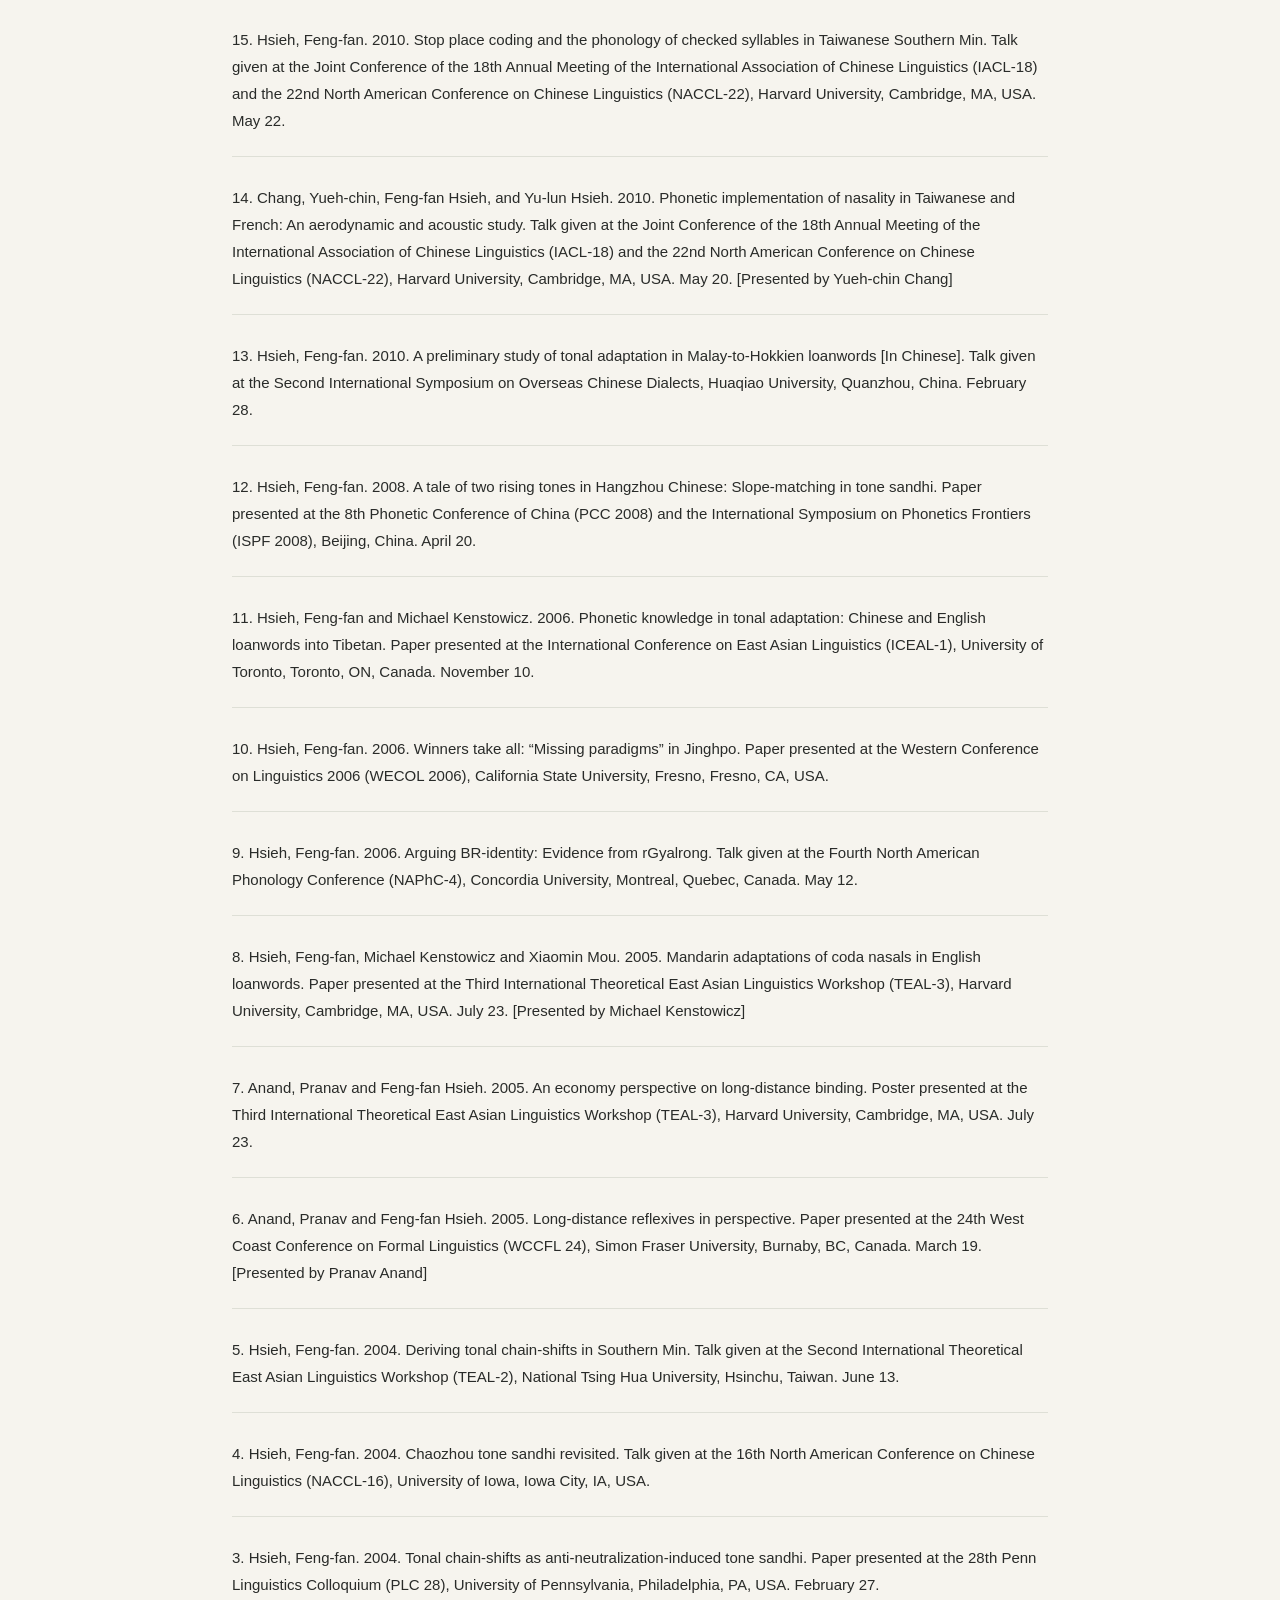
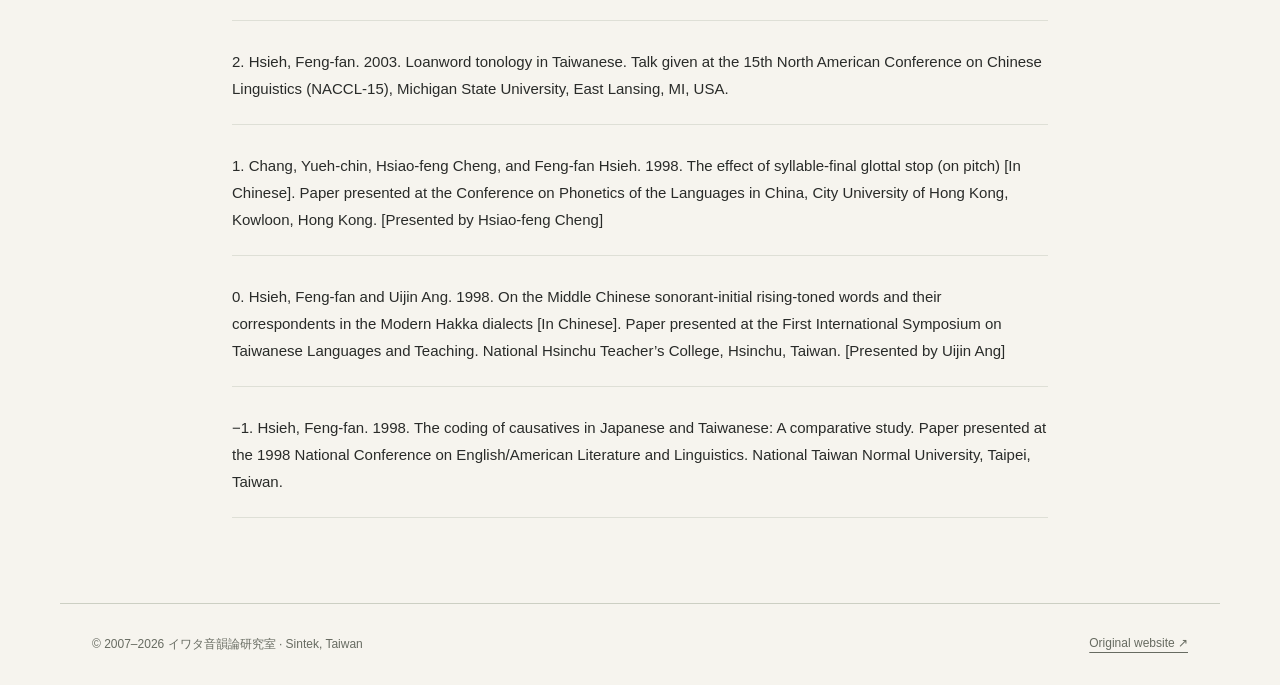
==== commit 7184969d: "Add files via upload" ====
--- a/conferences.html
+++ b/conferences.html
@@ -158,4 +158,14 @@
 
   <p class="entry numbered"><span class="num">−1.</span> Hsieh, Feng-fan. 1998. The coding of causatives in Japanese and Taiwanese: A comparative study. Paper presented at the 1998 National Conference on English/American Literature and Linguistics. National Taiwan Normal University, Taipei, Taiwan.</p>
 
-  </main><script>const q=document.querySelector('#query'),items=[...document.querySelectorAll('.entry')],count=document.querySelector('#count');function filter(){let n=0;items.forEach(el=>{el.hidden=!el.textContent.toLowerCase().includes(q.value.toLowerCase());if(!el.hidden)n++});count.textContent=n+' records'+(q.value?' matching your search':'');}q.addEventListener('input',filter);filter();</script><footer><span>© 2007–2026 イワタ音韻論研究室 · Sintek, Taiwan</span><a href="https://siahonghoan.github.io">Original website ↗</a></footer></body></html>+  </main><script>const q=document.querySelector('#query'),items=[...document.querySelectorAll('.entry')],count=document.querySelector('#count');function filter(){let n=0;items.forEach(el=>{el.hidden=!el.textContent.toLowerCase().includes(q.value.toLowerCase());if(!el.hidden)n++});count.textContent=n+' records'+(q.value?' matching your search':'');}q.addEventListener('input',filter);filter();</script><footer><span>© 2007–2026 イワタ音韻論研究室 · Sintek, Taiwan</span><a href="https://siahonghoan.github.io">Original website ↗</a></footer><!-- Default Statcounter code for FF
+http://mx.nthu.edu.tw/~ffhsieh/ -->
+<script type="text/javascript">
+var sc_project=11116420;
+var sc_invisible=1;
+var sc_security="f65a92ea";
+</script>
+<script type="text/javascript" src="https://www.statcounter.com/counter/counter.js" async></script>
+<noscript><div class="statcounter"><a title="Web Analytics" href="https://statcounter.com/" target="_blank"><img class="statcounter" src="https://c.statcounter.com/11116420/0/f65a92ea/1/" alt="Web Analytics" referrerPolicy="no-referrer-when-downgrade"></a></div></noscript>
+<!-- End of Statcounter Code -->
+</body></html>
--- a/style.css
+++ b/style.css
@@ -1 +1 @@
-*{box-sizing:border-box}html{scroll-behavior:smooth}body{margin:0;background:#f6f4ee;color:#292b29;font-family:Arial,sans-serif}a{color:inherit;text-underline-offset:5px}a:hover{color:#853d42}header{max-width:1320px;margin:auto;padding:28px 6%;display:flex;justify-content:space-between;border-bottom:1px solid #d5d3ca;gap:25px}.brand{text-decoration:none;font-family:Georgia,serif;font-size:23px}nav{display:flex;gap:30px;align-items:center;font-size:13px}nav a{text-decoration:none}nav a[aria-current]{color:#853d42;border-bottom:1px solid;padding-bottom:8px}main{max-width:1160px;margin:auto;padding:70px 32px}.eyebrow,.label{font-size:11px;letter-spacing:2px;text-transform:uppercase;color:#853d42}h1{font:normal clamp(48px,7vw,94px)/1.04 Georgia,serif;letter-spacing:-3px;margin:24px 0}h2{font:normal 32px/1.2 Georgia,serif}p{line-height:1.8}.hero{display:grid;grid-template-columns:1.5fr 1fr;gap:70px;align-items:center;padding:18px 0 70px}.romanization{font-family:Georgia,serif;font-size:21px;color:#717267}.intro{font:25px/1.6 Georgia,serif;max-width:670px}.actions{display:flex;gap:24px;align-items:center;margin-top:35px;font-size:13px}.button{display:inline-block;background:#78373d;color:white;padding:17px 24px;text-decoration:none}.button:hover{background:#53262a;color:white}.art{background:#e8e7dc;aspect-ratio:4/5;position:relative;overflow:hidden;display:flex;align-items:center;justify-content:center}.art svg{width:120%;height:90%;color:#78373d}.art span{position:absolute;bottom:26px;left:28px;font:italic 19px Georgia,serif;color:#626558}.about{border-top:1px solid #cccfc3;padding:45px 0;display:grid;grid-template-columns:1fr 2fr;gap:60px}.intro-meta{list-style:none;margin:0;padding:0}.intro-meta li{padding:16px 0;border-bottom:1px solid #dfdfd4;font-size:14px;line-height:1.9}.intro-meta .label{display:block;margin-bottom:5px}.intro-meta svg{width:18px;vertical-align:middle;margin-right:8px}.research-links{display:grid;grid-template-columns:1fr 1fr;gap:25px;margin:25px 0 50px}.research-links a{border:1px solid #cecec2;padding:32px;text-decoration:none}.research-links h2{margin:0 0 12px}.research-links p{margin:0;color:#676b61;font-size:14px}footer{max-width:1160px;margin:auto;padding:32px;border-top:1px solid #cccfc3;font-size:12px;color:#676b61;display:flex;justify-content:space-between;gap:20px}.archive{max-width:880px}.archive h1{font-size:70px}.archive h2{margin-top:55px;padding-top:30px;border-top:1px solid #cccec4}.entry{padding:12px 0 22px;border-bottom:1px solid #dedfd6;font-size:15px}.entry strong{font-weight:500}.doi{display:block;font-size:12px;margin-top:8px;color:#78373d}.legend{font-size:12px;color:#686d61}.search{position:sticky;top:0;background:#f6f4ee;padding:16px 0;border-bottom:1px solid #c7c9bc;z-index:2}input{padding:14px 16px;border:1px solid #babeb0;background:transparent;width:100%;font:16px Arial}#count{font-size:12px;color:#6b6f64}.skip{position:absolute;left:-9999px}.skip:focus{left:0;top:0;background:white;padding:20px;z-index:9}@media(max-width:720px){header{padding:22px;flex-wrap:wrap}nav{gap:24px}.hero{grid-template-columns:1fr;gap:30px;padding-bottom:40px}.art{aspect-ratio:2/1}.art svg{height:160%;width:100%}main{padding:40px 22px}.about{grid-template-columns:1fr;gap:10px}.research-links{grid-template-columns:1fr}h1{letter-spacing:-2px}.archive h1{font-size:51px}footer{flex-direction:column}.intro{font-size:22px}}@media(prefers-reduced-motion:reduce){html{scroll-behavior:auto}}+*{box-sizing:border-box}html{scroll-behavior:smooth}body{margin:0;background:#f6f4ee;color:#292b29;font-family:Arial,sans-serif}a{color:inherit;text-underline-offset:5px}a:hover{color:#285B59}header{max-width:1320px;margin:auto;padding:28px 6%;display:flex;justify-content:space-between;border-bottom:1px solid #d5d3ca;gap:25px}.brand{text-decoration:none;font-family:Georgia,serif;font-size:23px}nav{display:flex;gap:30px;align-items:center;font-size:13px}nav a{text-decoration:none}nav a[aria-current]{color:#285B59;border-bottom:1px solid;padding-bottom:8px}main{max-width:1160px;margin:auto;padding:70px 32px}.eyebrow,.label{font-size:11px;letter-spacing:2px;text-transform:uppercase;color:#285B59}h1{font:normal clamp(48px,7vw,94px)/1.04 Georgia,serif;letter-spacing:-3px;margin:24px 0}h2{font:normal 32px/1.2 Georgia,serif}p{line-height:1.8}.hero{display:grid;grid-template-columns:1.5fr 1fr;gap:70px;align-items:center;padding:18px 0 70px}.romanization{font-family:Georgia,serif;font-size:21px;color:#717267}.intro{font:25px/1.6 Georgia,serif;max-width:670px}.actions{display:flex;gap:24px;align-items:center;margin-top:35px;font-size:13px}.button{display:inline-block;background:#285B59;color:white;padding:17px 24px;text-decoration:none}.button:hover{background:#1D4342;color:white}.art{background:#e8e7dc;aspect-ratio:4/5;position:relative;overflow:hidden;display:flex;align-items:center;justify-content:center}.art svg{width:120%;height:90%;color:#285B59}.art span{position:absolute;bottom:26px;left:28px;font:italic 19px Georgia,serif;color:#626558}.about{border-top:1px solid #cccfc3;padding:45px 0;display:grid;grid-template-columns:1fr 2fr;gap:60px}.intro-meta{list-style:none;margin:0;padding:0}.intro-meta li{padding:16px 0;border-bottom:1px solid #dfdfd4;font-size:14px;line-height:1.9}.intro-meta .label{display:block;margin-bottom:5px}.intro-meta svg{width:18px;vertical-align:middle;margin-right:8px}.research-links{display:grid;grid-template-columns:1fr 1fr;gap:25px;margin:25px 0 50px}.research-links a{border:1px solid #cecec2;padding:32px;text-decoration:none}.research-links h2{margin:0 0 12px}.research-links p{margin:0;color:#676b61;font-size:14px}footer{max-width:1160px;margin:auto;padding:32px;border-top:1px solid #cccfc3;font-size:12px;color:#676b61;display:flex;justify-content:space-between;gap:20px}.archive{max-width:880px}.archive h1{font-size:70px}.archive h2{margin-top:55px;padding-top:30px;border-top:1px solid #cccec4}.entry{padding:12px 0 22px;border-bottom:1px solid #dedfd6;font-size:15px}.entry strong{font-weight:500}.doi{display:block;font-size:12px;margin-top:8px;color:#285B59}.legend{font-size:12px;color:#686d61}.search{position:sticky;top:0;background:#f6f4ee;padding:16px 0;border-bottom:1px solid #c7c9bc;z-index:2}input{padding:14px 16px;border:1px solid #babeb0;background:transparent;width:100%;font:16px Arial}#count{font-size:12px;color:#6b6f64}.skip{position:absolute;left:-9999px}.skip:focus{left:0;top:0;background:white;padding:20px;z-index:9}@media(max-width:720px){header{padding:22px;flex-wrap:wrap}nav{gap:24px}.hero{grid-template-columns:1fr;gap:30px;padding-bottom:40px}.art{aspect-ratio:2/1}.art svg{height:160%;width:100%}main{padding:40px 22px}.about{grid-template-columns:1fr;gap:10px}.research-links{grid-template-columns:1fr}h1{letter-spacing:-2px}.archive h1{font-size:51px}footer{flex-direction:column}.intro{font-size:22px}}@media(prefers-reduced-motion:reduce){html{scroll-behavior:auto}}
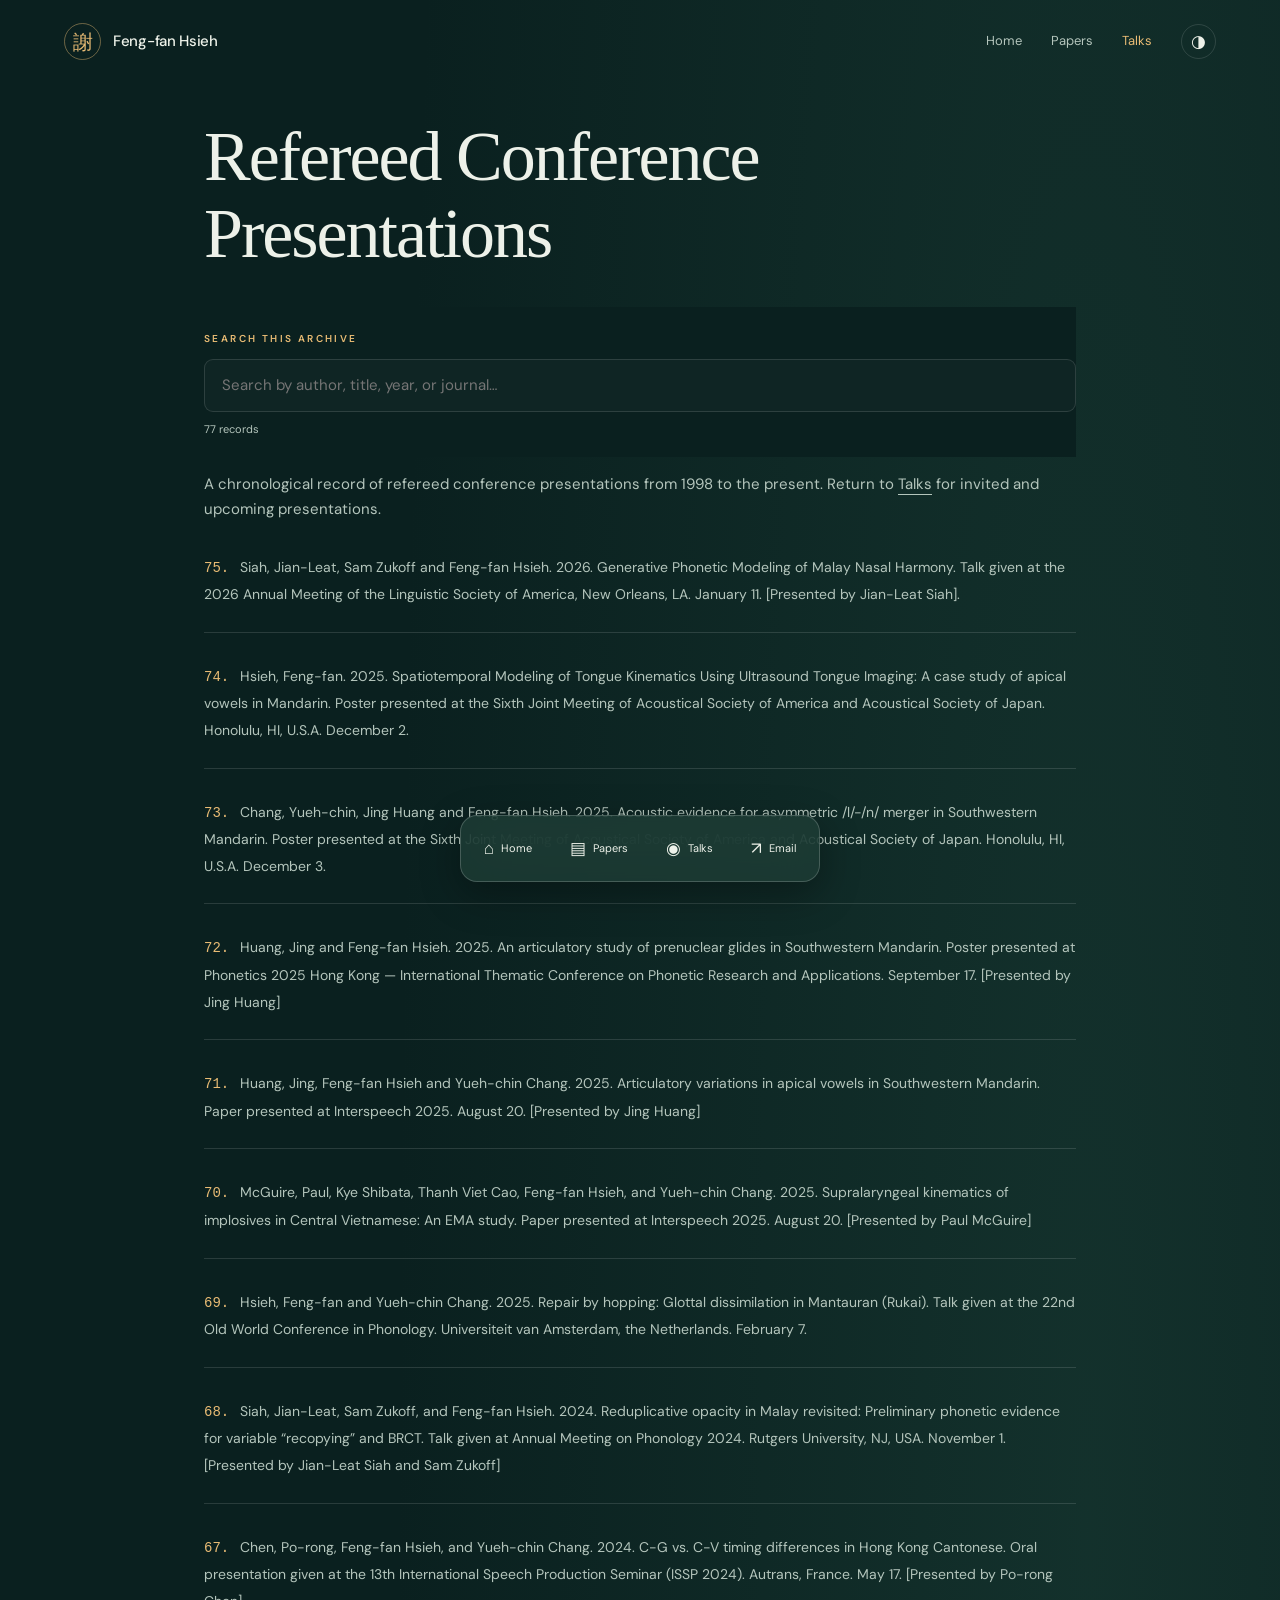
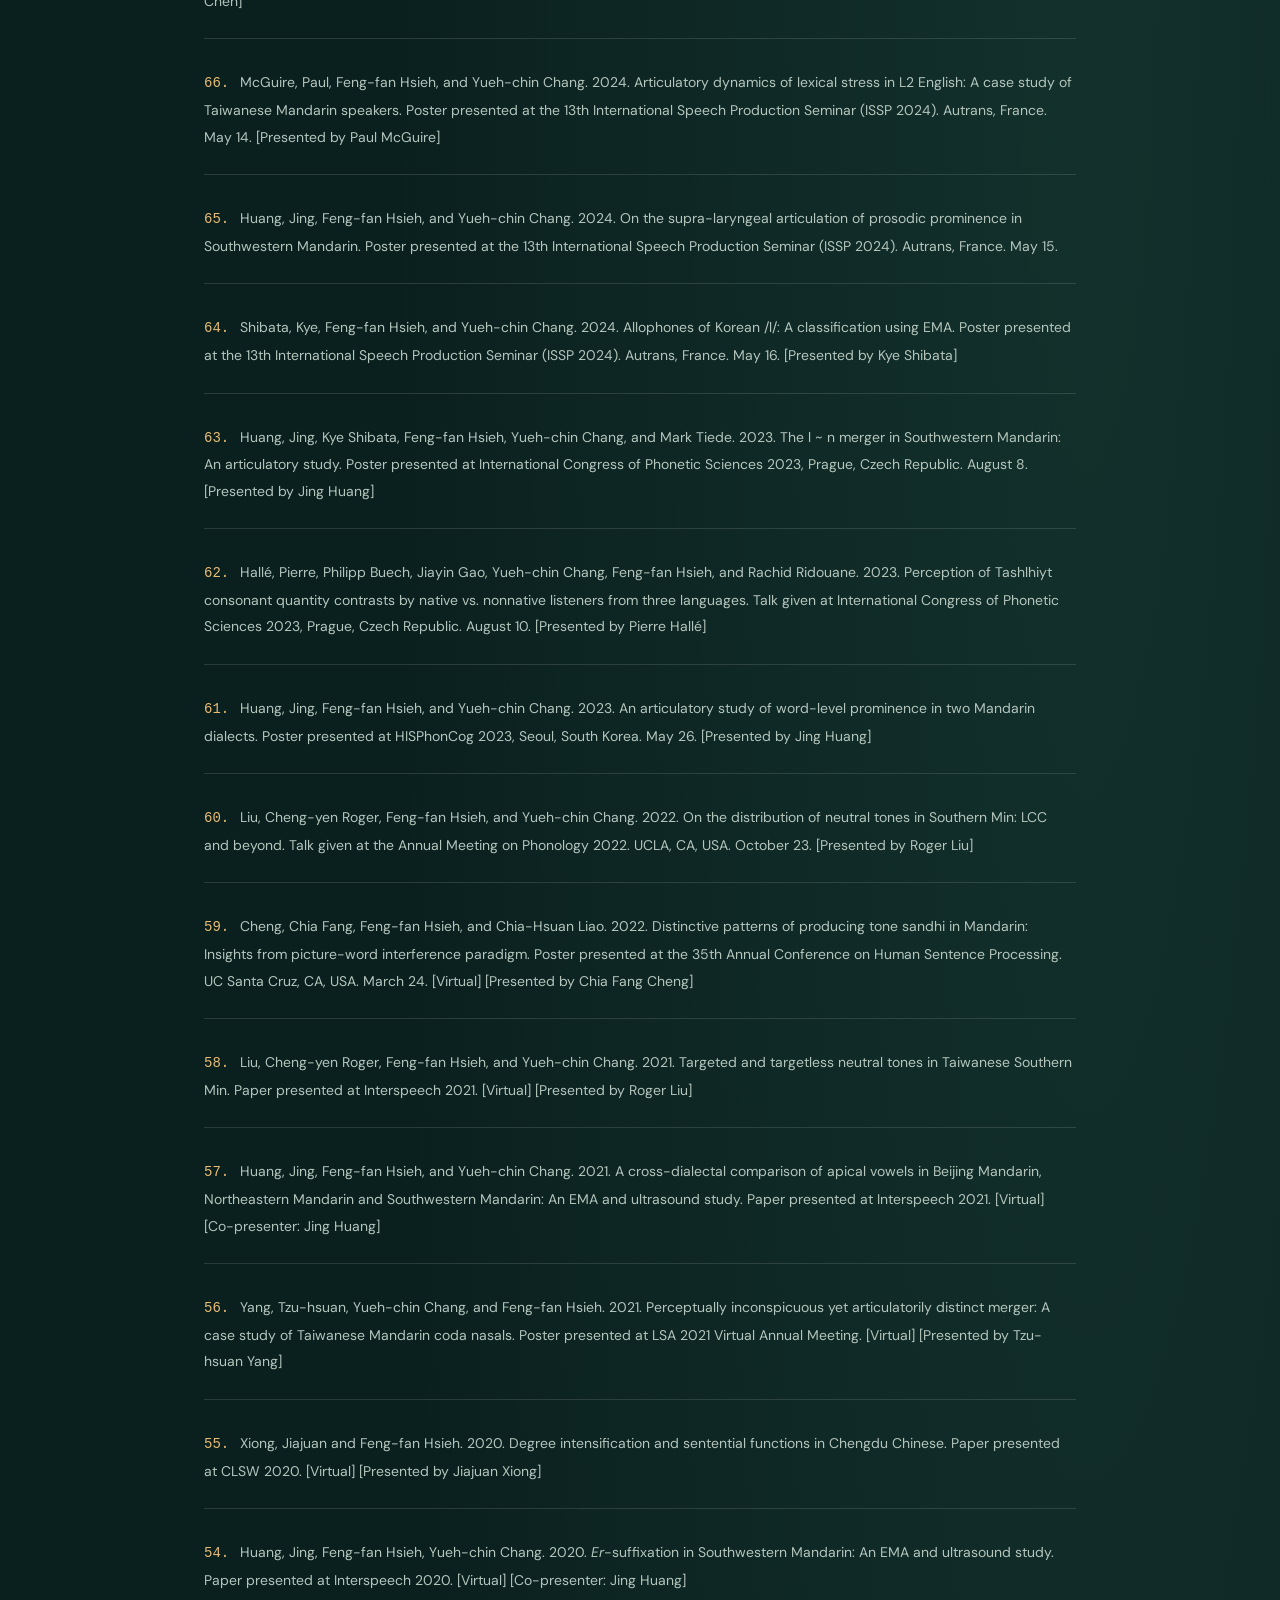
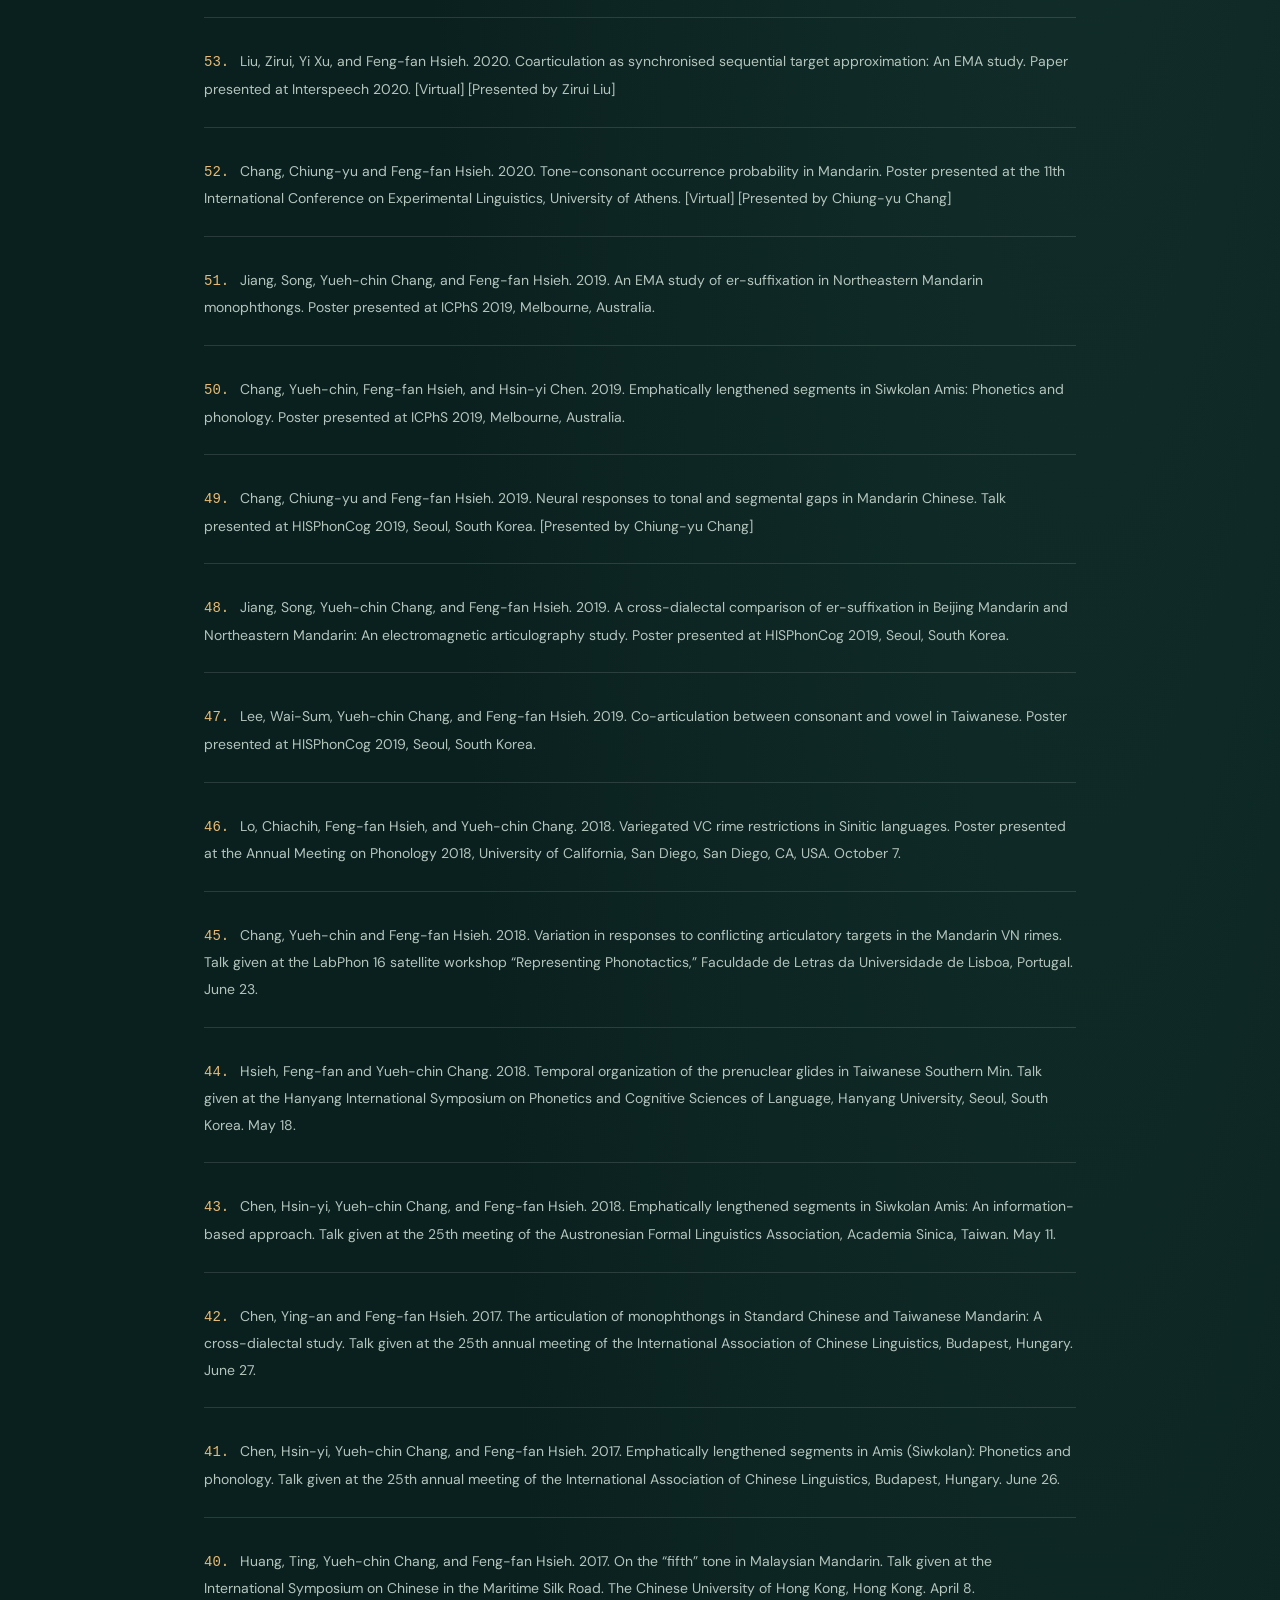
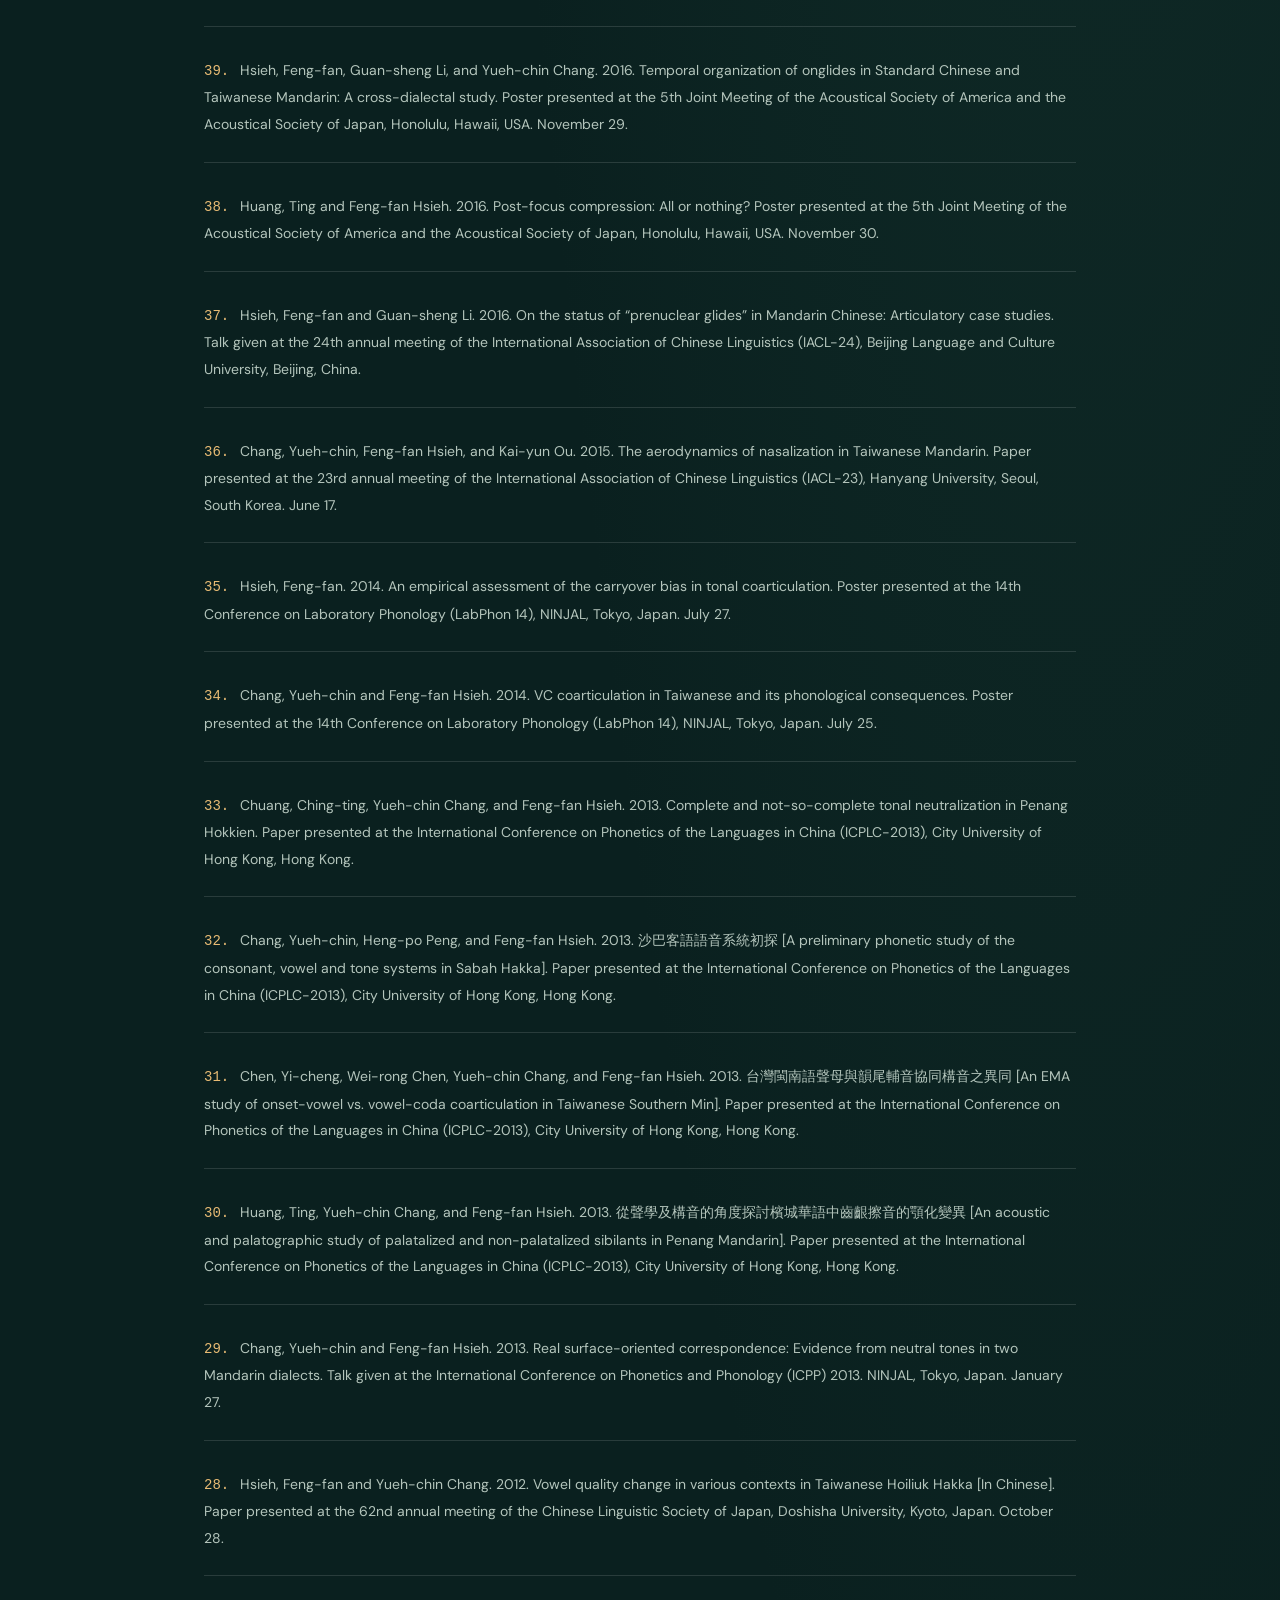
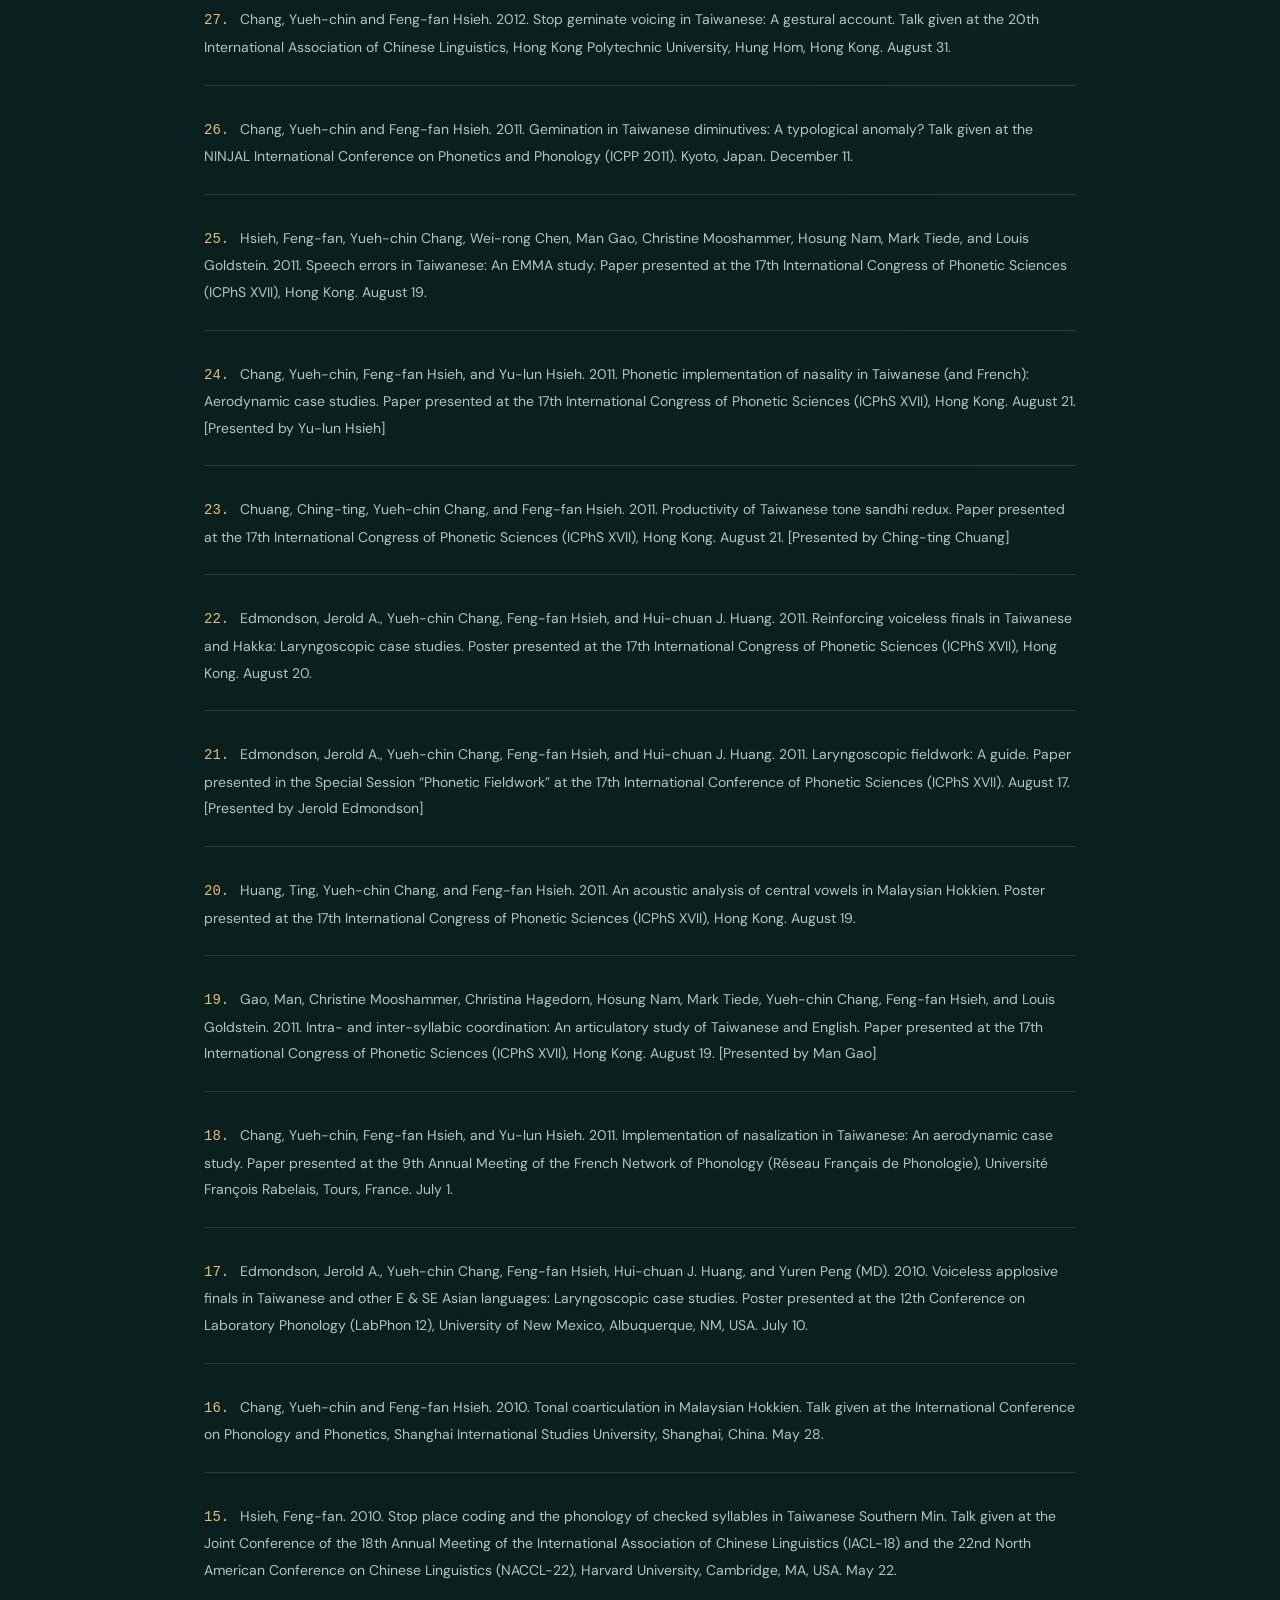
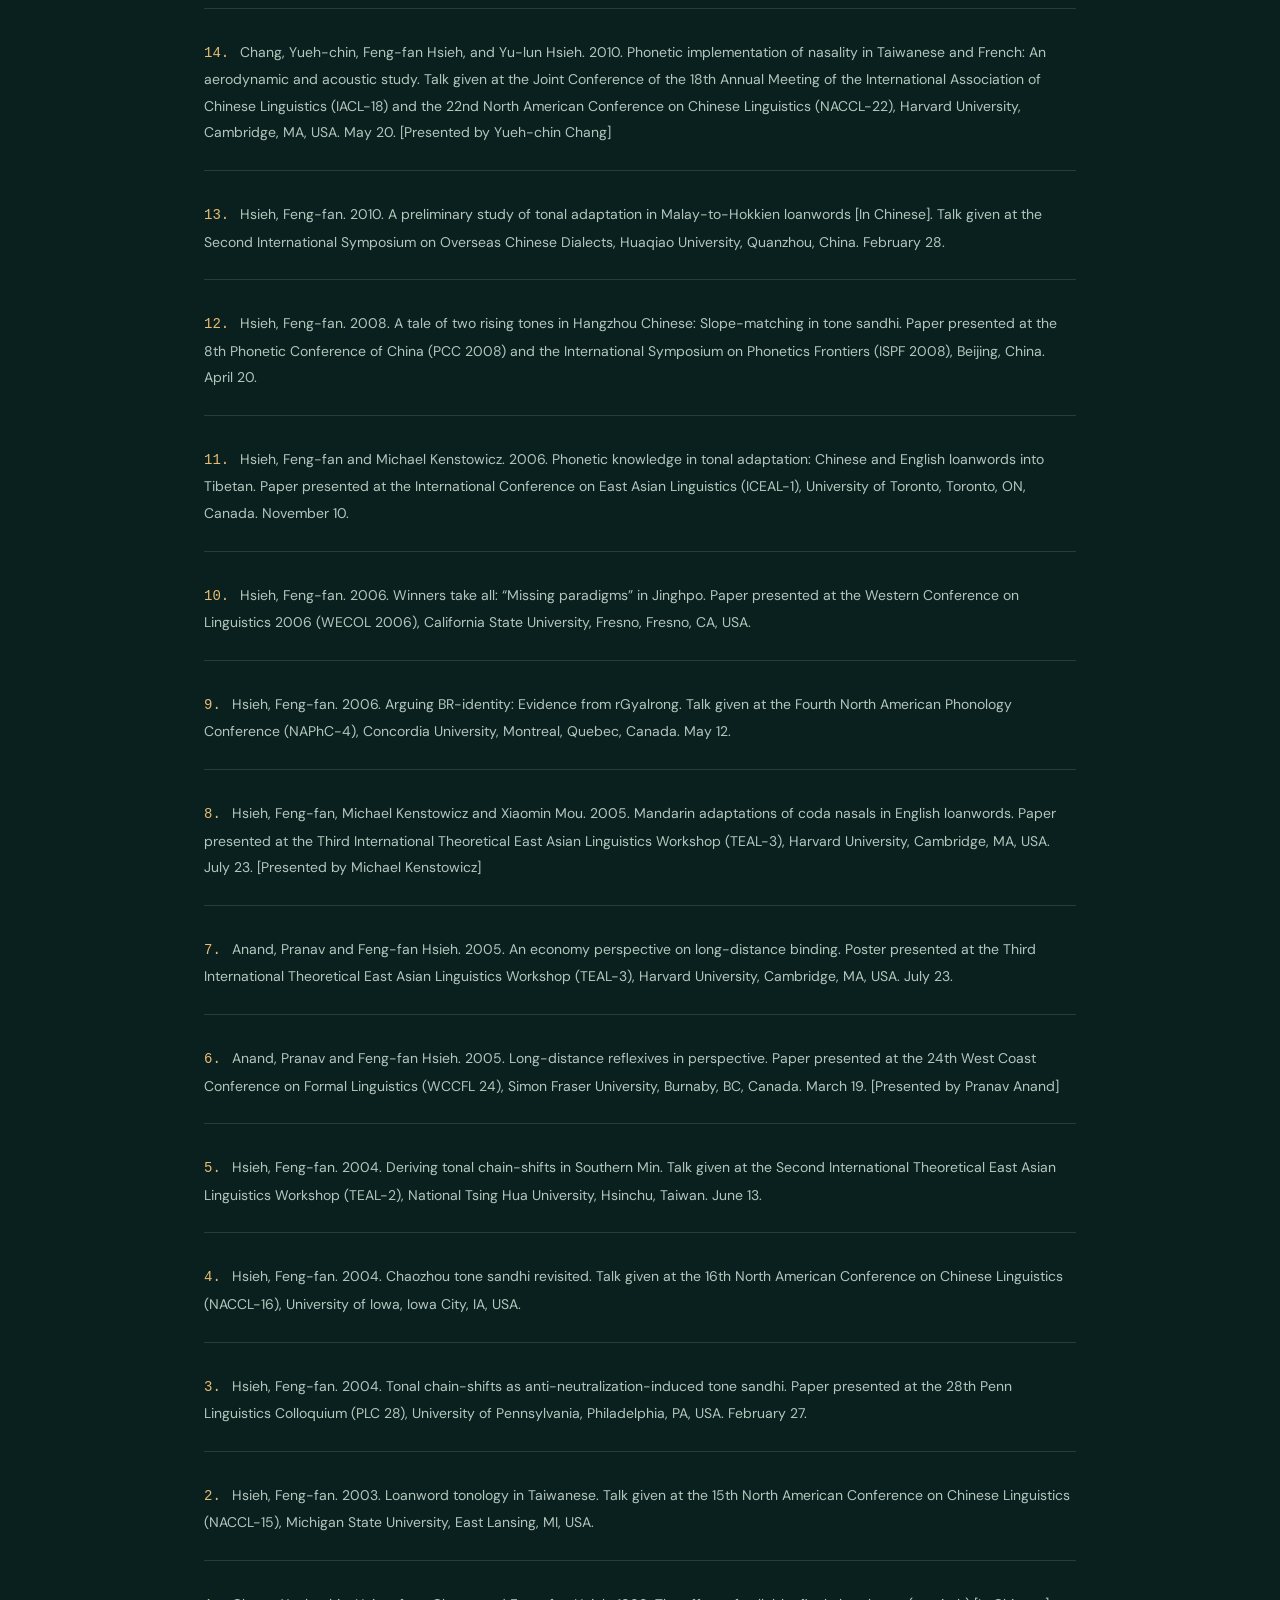
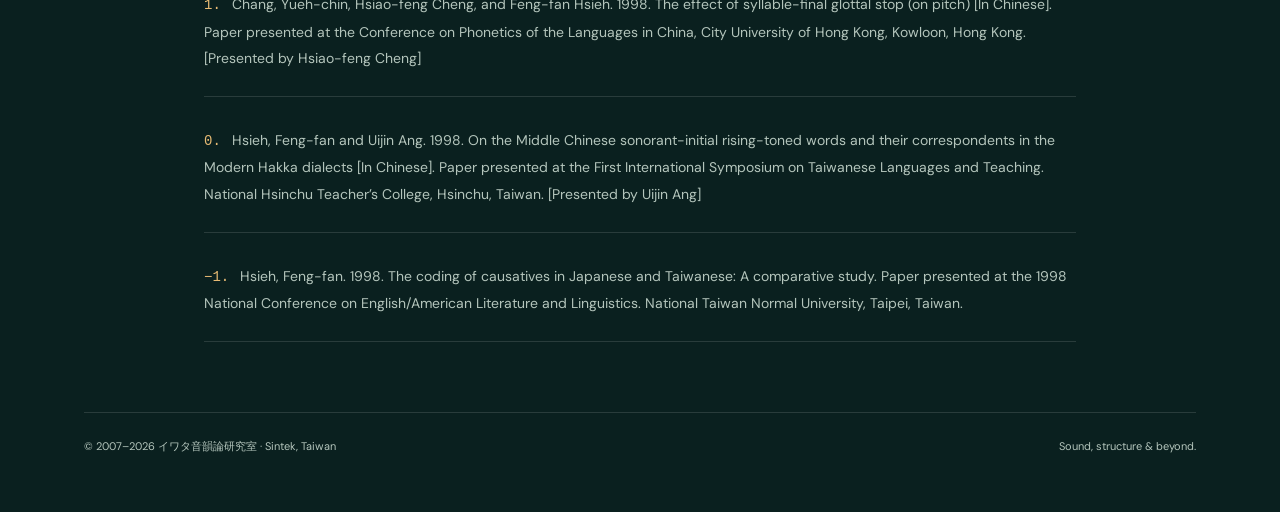
==== commit 22b82e71: "Add files via upload" ====
--- a/conferences.html
+++ b/conferences.html
@@ -1,4 +1,4 @@
-<!doctype html><html lang="en"><head><meta charset="utf-8"><meta name="viewport" content="width=device-width,initial-scale=1"><title>Conference Presentations — Feng-fan Hsieh</title><meta name="description" content="Feng-fan Hsieh — phonological theory and experimental phonetics, Institute of Linguistics, National Tsing Hua University."><link rel="stylesheet" href="style.css"></head><body><a class="skip" href="#main">Skip to content</a><header><a class="brand" href="index.html">謝豐帆 <span style="color:#929688">/</span> Feng-fan Hsieh</a><nav aria-label="Main navigation"><a href="index.html" >Home</a><a href="publications.html" >Papers</a><a href="talks.html" >Talks</a></nav></header><main id="main" class="archive"><h1 class="page-title">Refereed Conference Presentations</h1><div class="search"><label for="query" class="eyebrow">Search this archive</label><input type="search" id="query" placeholder="Search by author, title, year, or journal…"><p id="count" aria-live="polite"></p></div>
+<!doctype html><html lang="en"><head><meta charset="utf-8"><meta name="viewport" content="width=device-width,initial-scale=1"><title>Conference Presentations — Feng-fan Hsieh</title><meta name="description" content="Feng-fan Hsieh — phonological theory and experimental phonetics, Institute of Linguistics, National Tsing Hua University."><link rel="stylesheet" href="style.css"></head><body><a class="skip" href="#main">Skip to content</a><header class="site-header"><a class="brand" href="index.html"><span class="seal">謝</span>Feng-fan Hsieh</a><nav aria-label="Main navigation"><a href="index.html">Home</a><a href="publications.html">Papers</a><a href="talks.html" aria-current="page">Talks</a><button class="theme" aria-label="Switch to light appearance">◑</button></nav></header><main id="main" class="archive"><h1 class="page-title">Refereed Conference Presentations</h1><div class="search"><label for="query" class="eyebrow">Search this archive</label><input type="search" id="query" placeholder="Search by author, title, year, or journal…"><p id="count" aria-live="polite"></p></div>
 
   <p class="lede">
     A chronological record of refereed conference presentations from 1998 to the present. Return to <a href="talks.html">Talks</a> for invited and upcoming presentations.
@@ -158,7 +158,7 @@
 
   <p class="entry numbered"><span class="num">−1.</span> Hsieh, Feng-fan. 1998. The coding of causatives in Japanese and Taiwanese: A comparative study. Paper presented at the 1998 National Conference on English/American Literature and Linguistics. National Taiwan Normal University, Taipei, Taiwan.</p>
 
-  </main><script>const q=document.querySelector('#query'),items=[...document.querySelectorAll('.entry')],count=document.querySelector('#count');function filter(){let n=0;items.forEach(el=>{el.hidden=!el.textContent.toLowerCase().includes(q.value.toLowerCase());if(!el.hidden)n++});count.textContent=n+' records'+(q.value?' matching your search':'');}q.addEventListener('input',filter);filter();</script><footer><span>© 2007–2026 イワタ音韻論研究室 · Sintek, Taiwan</span><a href="https://siahonghoan.github.io">Original website ↗</a></footer><!-- Default Statcounter code for FF
+  </main><script>const q=document.querySelector('#query'),items=[...document.querySelectorAll('.entry')],count=document.querySelector('#count');function filter(){let n=0;items.forEach(el=>{el.hidden=!el.textContent.toLowerCase().includes(q.value.toLowerCase());if(!el.hidden)n++});count.textContent=n+' records'+(q.value?' matching your search':'');}q.addEventListener('input',filter);filter();</script><div class="container"><footer><span>© 2007–2026 イワタ音韻論研究室 · Sintek, Taiwan</span><span>Sound, structure & beyond.</span></footer></div><div class="dock-wrap"><nav class="dock" aria-label="Quick links"><a href="index.html"><b>⌂</b> Home</a><a href="publications.html"><b>▤</b> Papers</a><a href="talks.html"><b>◉</b> Talks</a><a href="mailto:siahonghoan@faculty.hss.nthu.edu.tw"><b>↗</b> Email</a></nav></div><script src="site.js"></script><!-- Default Statcounter code for FF
 http://mx.nthu.edu.tw/~ffhsieh/ -->
 <script type="text/javascript">
 var sc_project=11116420;
@@ -167,5 +167,4 @@
 </script>
 <script type="text/javascript" src="https://www.statcounter.com/counter/counter.js" async></script>
 <noscript><div class="statcounter"><a title="Web Analytics" href="https://statcounter.com/" target="_blank"><img class="statcounter" src="https://c.statcounter.com/11116420/0/f65a92ea/1/" alt="Web Analytics" referrerPolicy="no-referrer-when-downgrade"></a></div></noscript>
-<!-- End of Statcounter Code -->
-</body></html>+<!-- End of Statcounter Code --></body></html>
--- a/style.css
+++ b/style.css
@@ -1 +1,3 @@
-*{box-sizing:border-box}html{scroll-behavior:smooth}body{margin:0;background:#f6f4ee;color:#292b29;font-family:Arial,sans-serif}a{color:inherit;text-underline-offset:5px}a:hover{color:#285B59}header{max-width:1320px;margin:auto;padding:28px 6%;display:flex;justify-content:space-between;border-bottom:1px solid #d5d3ca;gap:25px}.brand{text-decoration:none;font-family:Georgia,serif;font-size:23px}nav{display:flex;gap:30px;align-items:center;font-size:13px}nav a{text-decoration:none}nav a[aria-current]{color:#285B59;border-bottom:1px solid;padding-bottom:8px}main{max-width:1160px;margin:auto;padding:70px 32px}.eyebrow,.label{font-size:11px;letter-spacing:2px;text-transform:uppercase;color:#285B59}h1{font:normal clamp(48px,7vw,94px)/1.04 Georgia,serif;letter-spacing:-3px;margin:24px 0}h2{font:normal 32px/1.2 Georgia,serif}p{line-height:1.8}.hero{display:grid;grid-template-columns:1.5fr 1fr;gap:70px;align-items:center;padding:18px 0 70px}.romanization{font-family:Georgia,serif;font-size:21px;color:#717267}.intro{font:25px/1.6 Georgia,serif;max-width:670px}.actions{display:flex;gap:24px;align-items:center;margin-top:35px;font-size:13px}.button{display:inline-block;background:#285B59;color:white;padding:17px 24px;text-decoration:none}.button:hover{background:#1D4342;color:white}.art{background:#e8e7dc;aspect-ratio:4/5;position:relative;overflow:hidden;display:flex;align-items:center;justify-content:center}.art svg{width:120%;height:90%;color:#285B59}.art span{position:absolute;bottom:26px;left:28px;font:italic 19px Georgia,serif;color:#626558}.about{border-top:1px solid #cccfc3;padding:45px 0;display:grid;grid-template-columns:1fr 2fr;gap:60px}.intro-meta{list-style:none;margin:0;padding:0}.intro-meta li{padding:16px 0;border-bottom:1px solid #dfdfd4;font-size:14px;line-height:1.9}.intro-meta .label{display:block;margin-bottom:5px}.intro-meta svg{width:18px;vertical-align:middle;margin-right:8px}.research-links{display:grid;grid-template-columns:1fr 1fr;gap:25px;margin:25px 0 50px}.research-links a{border:1px solid #cecec2;padding:32px;text-decoration:none}.research-links h2{margin:0 0 12px}.research-links p{margin:0;color:#676b61;font-size:14px}footer{max-width:1160px;margin:auto;padding:32px;border-top:1px solid #cccfc3;font-size:12px;color:#676b61;display:flex;justify-content:space-between;gap:20px}.archive{max-width:880px}.archive h1{font-size:70px}.archive h2{margin-top:55px;padding-top:30px;border-top:1px solid #cccec4}.entry{padding:12px 0 22px;border-bottom:1px solid #dedfd6;font-size:15px}.entry strong{font-weight:500}.doi{display:block;font-size:12px;margin-top:8px;color:#285B59}.legend{font-size:12px;color:#686d61}.search{position:sticky;top:0;background:#f6f4ee;padding:16px 0;border-bottom:1px solid #c7c9bc;z-index:2}input{padding:14px 16px;border:1px solid #babeb0;background:transparent;width:100%;font:16px Arial}#count{font-size:12px;color:#6b6f64}.skip{position:absolute;left:-9999px}.skip:focus{left:0;top:0;background:white;padding:20px;z-index:9}@media(max-width:720px){header{padding:22px;flex-wrap:wrap}nav{gap:24px}.hero{grid-template-columns:1fr;gap:30px;padding-bottom:40px}.art{aspect-ratio:2/1}.art svg{height:160%;width:100%}main{padding:40px 22px}.about{grid-template-columns:1fr;gap:10px}.research-links{grid-template-columns:1fr}h1{letter-spacing:-2px}.archive h1{font-size:51px}footer{flex-direction:column}.intro{font-size:22px}}@media(prefers-reduced-motion:reduce){html{scroll-behavior:auto}}+@import url('https://fonts.googleapis.com/css2?family=DM+Sans:wght@400;500;600;700&family=Noto+Sans+Thai:wght@400;500&display=swap');
+:root{color-scheme:dark;--bg:#0a201f;--panel:#13312e;--text:#edf1e9;--muted:#b4c5bc;--accent:#e8bb74;--line:#ffffff20;--glass:#153730b8}*{box-sizing:border-box}html{scroll-behavior:smooth;scroll-padding-top:105px}body{margin:0;background:var(--bg);color:var(--text);font-family:'DM Sans',-apple-system,BlinkMacSystemFont,'Segoe UI',sans-serif;font-size:15px;line-height:1.7;background-image:radial-gradient(ellipse at 85% 15%,#2d605044,transparent 45%)}a{color:inherit;text-underline-offset:5px}a:hover{color:var(--accent)}button,input{font:inherit}button{cursor:pointer}.skip{position:absolute;left:-9999px}.skip:focus{left:20px;top:20px;background:var(--bg);padding:16px;z-index:50}.prayer{font-family:'Noto Sans Thai',sans-serif;text-align:center;padding:20px 22px;color:var(--accent);font-size:15px;letter-spacing:.3px;border-bottom:1px solid var(--line)}.site-header{max-width:1320px;margin:auto;padding:23px 5%;display:flex;align-items:center;justify-content:space-between;gap:20px}.brand{display:flex;gap:12px;align-items:center;font-weight:500;text-decoration:none;letter-spacing:-.3px}.seal{font-family:Georgia,serif;border:1px solid #e8bb7470;border-radius:50%;width:37px;height:37px;display:grid;place-items:center;color:var(--accent);font-size:20px}nav{display:flex;gap:29px;align-items:center}nav a{text-decoration:none;font-size:13px;color:var(--muted)}nav a[aria-current]{color:var(--accent)}.theme{background:transparent;border:1px solid var(--line);color:var(--text);border-radius:50%;width:35px;height:35px;font-size:17px}.container{max-width:1240px;margin:auto;padding:0 5%}.hero{display:grid;grid-template-columns:1.1fr 1fr;gap:20px;align-items:center;min-height:650px;padding-top:36px;padding-bottom:50px}.eyebrow{font-size:10px;font-weight:600;letter-spacing:2.4px;text-transform:uppercase;color:var(--accent)}.hero h1{font-family:Georgia,'Times New Roman',serif;font-weight:400;font-size:clamp(65px,7.5vw,108px);line-height:.99;letter-spacing:-4px;margin:28px 0 22px}.hero h1 em{font-style:italic;color:var(--accent)}.romanization{font-family:Georgia,serif;font-size:20px;color:var(--muted);margin:0 0 28px}.intro{max-width:510px;color:var(--muted);font-size:16px;line-height:1.9}.actions{display:flex;align-items:center;gap:25px;margin-top:30px;font-size:13px}.button{display:inline-flex;align-items:center;gap:25px;border-radius:8px;padding:13px 20px;background:var(--accent);color:#182e27;text-decoration:none;font-weight:600;box-shadow:0 5px 20px #0002}.button:hover{color:#182e27;background:#f4ce93}.quiet-link{text-decoration:none}.orb-stage{position:relative;min-height:490px;display:grid;place-items:center}.orb{width:100%;max-width:490px;filter:drop-shadow(0 0 35px #c4a46514);animation:turn 110s linear infinite}.orb-stage:before{content:'';position:absolute;width:65%;height:65%;border-radius:50%;background:radial-gradient(circle,#c6a66819,transparent 70%)}.orb-label{position:absolute;bottom:35px;left:0;right:0;text-align:center;font-size:10px;letter-spacing:2px;color:var(--muted)}.orbit-tag{position:absolute;top:54px;right:0;font:10px ui-monospace,SFMono-Regular,monospace;color:var(--accent);border:1px solid var(--line);border-radius:20px;padding:7px 12px;transform:rotate(8deg)}.window{border:1px solid #ffffff28;border-radius:15px;background:var(--glass);box-shadow:0 24px 80px #0002;overflow:hidden;backdrop-filter:blur(20px)}.titlebar{min-height:45px;background:#ffffff05;border-bottom:1px solid var(--line);display:flex;align-items:center;padding:0 18px;gap:7px}.dot{width:9px;height:9px;border-radius:50%;background:#ff6b62}.dot:nth-child(2){background:#edc05b}.dot:nth-child(3){background:#66ba83}.window-title{flex:1;text-align:center;padding-right:38px;font-size:11px;color:var(--muted);letter-spacing:.4px}.manifesto{margin:0 0 70px}.manifesto-inner{padding:40px;display:grid;grid-template-columns:1.3fr 1fr;gap:55px;align-items:center}.manifesto h2{font:normal clamp(30px,4vw,47px)/1.2 Georgia,serif;letter-spacing:-1px;margin:12px 0 20px}.manifesto p{color:var(--muted);font-size:14px;max-width:470px}.identity{display:flex;gap:10px;flex-wrap:wrap}.identity span{font-size:11px;border:1px solid var(--line);padding:6px 11px;border-radius:20px;color:var(--muted)}.wave-mini{display:flex;gap:4px;align-items:center;height:65px;justify-content:center;margin:20px 0}.wave-mini i{display:block;width:3px;background:var(--accent);opacity:.65;border-radius:4px;animation:breathe 4s ease-in-out infinite;animation-delay:calc(var(--i)*40ms)}.wave-caption{text-align:center;font:10px ui-monospace,monospace;letter-spacing:1px;color:var(--muted)}.section-heading{display:flex;justify-content:space-between;align-items:end;gap:20px;margin:60px 0 26px}.section-heading h2{font:normal 34px Georgia,serif;margin:6px 0}.section-heading a{font-size:12px}.research-grid{display:grid;grid-template-columns:1fr 1fr;gap:22px}.research-card{display:flex;flex-direction:column;text-decoration:none;padding:30px;border-radius:12px;border:1px solid var(--line);background:#ffffff03;transition:background .2s,transform .2s}.research-card:hover{background:#e8bb7409;transform:translateY(-3px)}.research-card h3{font:normal 26px/1.35 Georgia,serif;margin:18px 0 12px}.research-card p{font-size:13px;color:var(--muted);margin:0}.card-bottom{margin-top:28px;display:flex;justify-content:space-between;font-size:11px;color:var(--accent)}.profile{display:grid;grid-template-columns:1fr 1.6fr;gap:75px;padding:70px 0}.profile h2{font:normal 40px/1.2 Georgia,serif;margin:15px 0}.profile p{color:var(--muted);font-size:14px}.intro-meta{list-style:none;margin:0;padding:0}.intro-meta li{padding:18px 0;border-bottom:1px solid var(--line);font-size:13px;line-height:1.9}.label{display:block;font-size:10px;letter-spacing:1.6px;text-transform:uppercase;color:var(--accent);margin-bottom:5px}.intro-meta svg{width:17px;vertical-align:middle;margin-right:8px}footer{max-width:1116px;margin:15px auto 110px;border-top:1px solid var(--line);padding:24px 0;display:flex;justify-content:space-between;gap:20px;color:var(--muted);font-size:11px}.dock-wrap{position:fixed;bottom:18px;left:0;right:0;display:flex;justify-content:center;z-index:20;pointer-events:none}.dock{pointer-events:auto;display:flex;gap:8px;background:#1d3c35cc;border:1px solid #ffffff30;border-radius:17px;padding:8px;backdrop-filter:blur(24px);box-shadow:0 12px 40px #0005}.dock a{display:flex;gap:7px;align-items:center;text-decoration:none;font-size:11px;padding:10px 15px;border-radius:10px;color:#edf1e9}.dock a:hover{background:#ffffff15;color:var(--accent)}.dock b{font-size:17px;font-weight:400}.archive{max-width:1000px;margin:35px auto 70px;padding:0 5%}.archive .page-title{font:normal clamp(42px,6vw,70px)/1.1 Georgia,serif;letter-spacing:-2px;margin:35px 0}.archive h2{font:normal 29px/1.3 Georgia,serif;margin-top:45px;padding-top:24px;border-top:1px solid var(--line)}.archive p{color:var(--muted)}.archive .entry{padding:16px 0 24px;border-bottom:1px solid var(--line);font-size:14px;line-height:1.9}.entry strong{color:var(--text);font-weight:500}.doi{display:block;font-size:12px;margin-top:9px;color:var(--accent)}.search{position:sticky;top:0;background:var(--bg);padding:18px 0 10px;z-index:5}.search input{display:block;margin-top:8px;width:100%;background:#ffffff06;border:1px solid var(--line);color:var(--text);padding:13px 17px;border-radius:9px;outline:none}.search input:focus{border-color:var(--accent)}#count{font-size:11px;color:var(--muted);margin:8px 0}.legend,.aside-link{font-size:12px}.num{color:var(--accent);font-family:ui-monospace,monospace;margin-right:7px}.archive-footer{padding:0 5%}body.light{color-scheme:light;--bg:#f5f3e9;--panel:#e7ede5;--text:#173f39;--muted:#52695e;--accent:#8a5928;--line:#173f3925;--glass:#edf1e8d9}body.light .orb{color:#7d5829}body.light .button{color:#fff;background:#285b59}body.light .dock{background:#eff2e9dd}body.light .dock a{color:#173f39}body.light .search input{background:#ffffff65}button:focus-visible,a:focus-visible{outline:2px solid var(--accent);outline-offset:5px}@keyframes turn{to{transform:rotate(360deg)}}@keyframes breathe{50%{transform:scaleY(.6);opacity:.35}}@media(prefers-reduced-motion:reduce){*{animation:none!important;scroll-behavior:auto!important;transition:none!important}}@media(max-width:760px){.prayer{font-size:13px;padding:16px 18px}.site-header{padding:18px 6%;flex-wrap:wrap}.brand{font-size:13px}nav{gap:19px}.hero{grid-template-columns:1fr;padding-top:40px;gap:0;min-height:0}.hero h1{font-size:75px}.orb-stage{min-height:350px;max-width:390px;margin:0 auto;width:100%}.orb{max-width:350px}.orb-label{bottom:0}.orbit-tag{right:0;top:30px}.manifesto-inner{grid-template-columns:1fr;padding:25px;gap:10px}.manifesto{margin-bottom:40px}.research-grid{grid-template-columns:1fr}.profile{grid-template-columns:1fr;gap:20px;padding:50px 0}.section-heading{align-items:start}.section-heading h2{font-size:30px}footer{margin:15px 6% 110px;flex-direction:column}.dock a{padding:10px 13px}.archive{margin-top:25px}.archive .page-title{letter-spacing:-1px}.actions{gap:18px}.container{padding:0 6%}}
+.hero>*,.manifesto-inner>*,.research-grid>*,.profile>*{min-width:0}.orb-stage{width:100%;min-width:0}.intro-meta a{overflow-wrap:anywhere}.wave-mini{max-width:100%;overflow:hidden}.wave-mini i{flex-shrink:0}img,svg{max-width:100%}@media(max-width:900px){.hero{grid-template-columns:1fr 1fr}.manifesto-inner{gap:24px}.profile{gap:30px}}@media(max-width:760px){.hero{grid-template-columns:1fr}}
